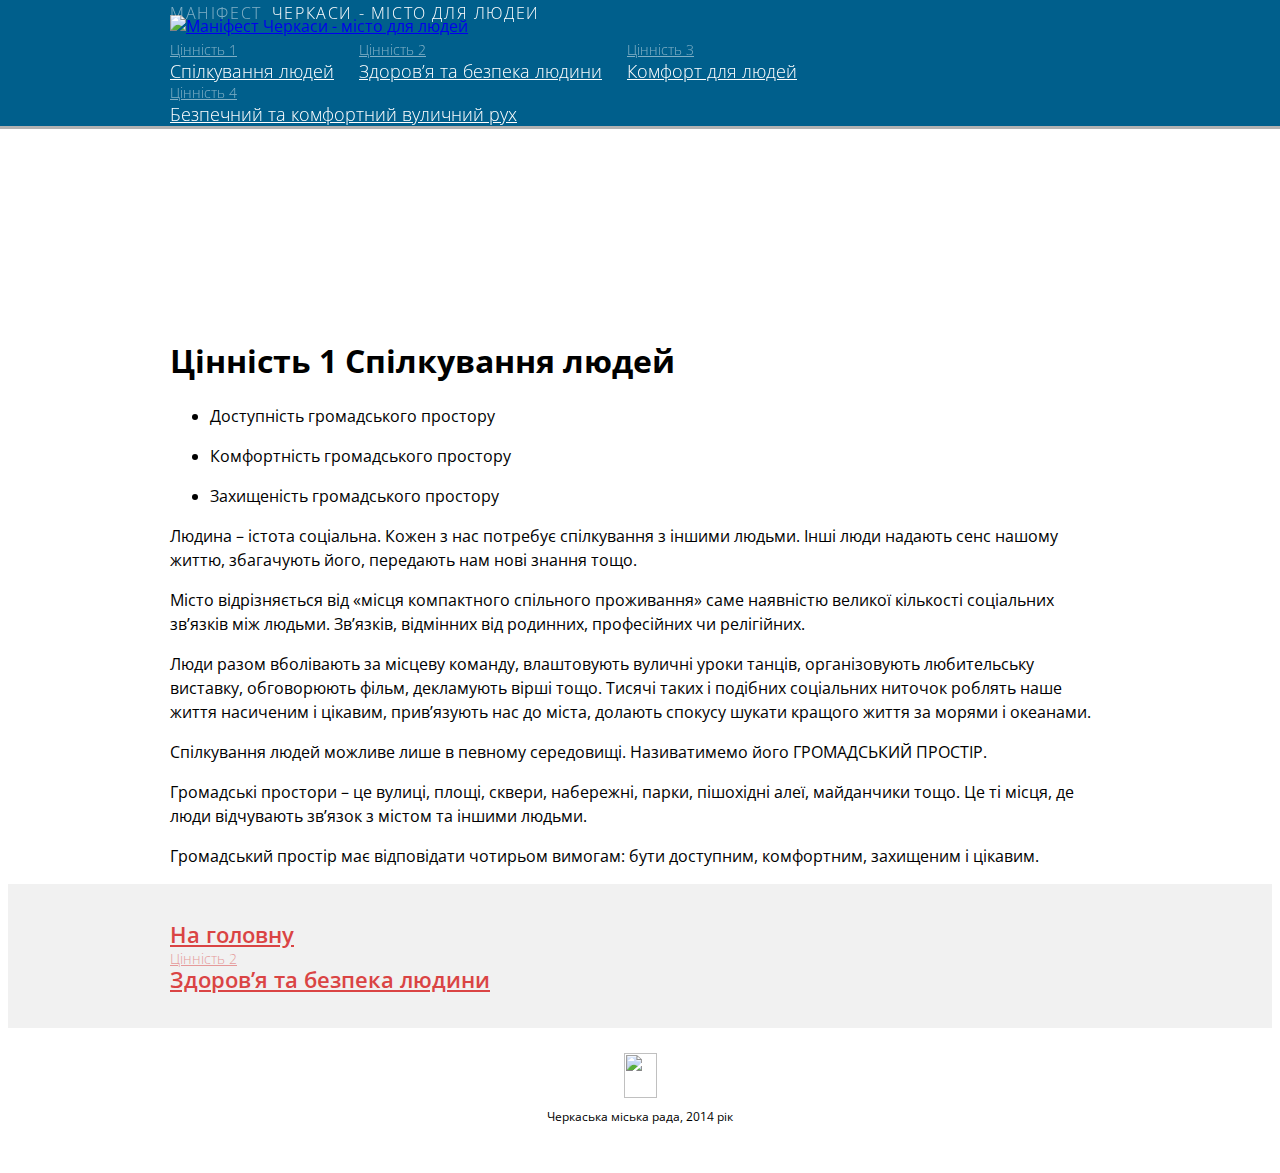
==== value-1.html @ 33ab7fe1 "add internal-page, value-1 content, images, refactor" ====
<!DOCTYPE html>
<html>
<head lang="en">
    <meta charset="UTF-8">
    <title></title>

    <link href='http://fonts.googleapis.com/css?family=Open+Sans+Condensed:300|Open+Sans:400,300&subset=cyrillic,latin' rel='stylesheet' type='text/css'>
    <link rel="stylesheet" href="js/lib/bootstrap/dist/css/bootstrap.min.css"/>
    <link rel="stylesheet" href="js/lib/fontawesome/css/font-awesome.min.css"/>
	<link rel="stylesheet" href="js/lib/animate.css/animate.min.css"/>

    <link rel="stylesheet" href="css/main.css"/>
</head>
<body>

	<div class="wrapper fix-header internal-page">
		<section class="welcome animated fadeIn">
			<div class="header-wrapper">
				<header class="header">
					<div class="content-center">
						<div class="pull-left logo">
							<a href="#">
								<img src="img/logo.png" width="125" height="172" alt="Маніфест Черкаси - місто для людей"/>
							</a>
						</div>
						<div class="header-right-wrap">
							<h2 class="slogan"><span>Маніфест</span>Черкаси - місто для людей</h2>

							<div class="values-list-wrap">
								<ul class="values-list">
									<li class="value-item active">
										<a class="value-link" href="#"><span>Цінність 1</span> Спілкування людей</a>
									</li>
									<li class="value-item">
										<a class="value-link" href="#"><span>Цінність 2</span> Здоров’я та безпека людини</a>
									</li>
									<li class="value-item">
										<a class="value-link" href="#"><span>Цінність 3</span> Комфорт для людей</a>
									</li>
									<li class="value-item">
										<a class="value-link" href="#"><span>Цінність 4</span> Безпечний та комфортний вуличний рух</a>
									</li>
								</ul>
							</div>
						</div>
						<div class="social-links-wrap">
							<ul class="social-links-list">
								<li class="social-link-item fb">
									<a class="social-link" href="#">Facebook</a>
								</li>
								<li class="social-link-item vk">
									<a class="social-link" href="#">Vkontakte</a>
								</li>
								<li class="social-link-item tw">
									<a class="social-link" href="#">Twitter</a>
								</li>
							</ul>
						</div>
					</div>
				</header>
			</div>
			<div class="content-center">
				<a class="to-main-page pull-left" href="index.html">
					<i class="fa fa-angle-left"></i>
					На головну
				</a>
			</div>
		</section>

		<section class="value-1">
			<div class="content-center">
				<header class="title">
					<h1>
						<span>Цінність 1</span>
						Спілкування людей
					</h1>
				</header>
				<article>
					<ul class="pull-right">
						<li>
							<p>Доступність громадського простору</p>
						</li>
						<li>
							<p>Комфортність громадського простору</p>
						</li>
						<li>
							<p>Захищеність громадського простору</p>
						</li>
					</ul>
					<p>Людина – істота соціальна. Кожен з нас потребує спілкування з іншими людьми. Інші люди надають сенс нашому життю, збагачують його, передають нам нові знання тощо.</p>
					<p>Місто відрізняється від «місця компактного спільного проживання» саме наявністю великої кількості соціальних зв’язків між людьми. Зв’язків, відмінних від родинних, професійних чи релігійних.</p>
					<p>Люди разом вболівають за місцеву команду, влаштовують вуличні уроки танців, організовують любительську виставку, обговорюють фільм, декламують вірші тощо. Тисячі таких і подібних соціальних ниточок роблять наше життя насиченим і цікавим, прив’язують нас до міста, долають спокусу шукати кращого життя за морями і океанами.</p>
					<p>Спілкування людей можливе лише в певному середовищі. Називатимемо його ГРОМАДСЬКИЙ ПРОСТІР.</p>
					<p>Громадські простори – це вулиці, площі, сквери, набережні, парки, пішохідні алеї, майданчики тощо. Це ті місця, де люди відчувають зв’язок з містом та іншими людьми.</p>
					<p>Громадський простір має відповідати чотирьом вимогам: бути доступним, комфортним, захищеним і цікавим.</p>
				</article>
			</div>
		</section>

		<footer class="footer">
			<div class="next-page-wrap">
				<div class="content-center">
					<a class="pull-left" href="index.html">
						<i class="fa fa-angle-left"></i>
						На головну
					</a>
					<a class="next-page pull-right" href="#">
						<span>Цінність 2</span>
						Здоров’я та безпека людини <i class="fa fa-angle-right"></i>
					</a>
				</div>
			</div>
			<div class="logo-small-wrap">
				<img src="img/small-logo.png" width="33" height="45" alt=""/>
				<div class="copyright">Черкаська міська рада, 2014 рік</div>
			</div>
		</footer>
	</div>

    <script src="js/lib/jquery/dist/jquery.min.js"></script>
    <script src="js/lib/bootstrap/dist/js/bootstrap.min.js"></script>
	<script src="js/lib/jquery-viewport-checker/src/jquery.viewportchecker.js"></script>

    <script src="js/main.js"></script>
</body>
</html>
---- css/main.css ----
body{font:16px "Open Sans",sans-serif}.content-center{width:940px;margin:0 auto}.wrapper > section{position:relative;}.wrapper > section article{line-height:1.5em}.next-step{position:absolute;left:50%;bottom:30px;margin:0 0 0 -14px;font:300 44px "Open Sans Condensed",sans-serif;text-align:center;color:#fff;}.next-step span,.next-step i{display:block;position:relative;z-index:10}.next-step span{margin:15px 0 0}.next-step i{opacity:.5;-webkit-transition:all .5s;-moz-transition:all .5s;-ms-transition:all .5s;-o-transition:all .5s;transition:all .5s}.next-step:hover,.next-step:focus{color:#fff;text-decoration:none;}.next-step:hover i,.next-step:focus i{opacity:1}.next-step.about-step{bottom:70px;width:212px;height:106px;margin:0 0 0 -106px;font:300 22px "Open Sans Condensed",sans-serif;}.next-step.about-step i{opacity:1}.next-step.about-step:before{content:"";position:absolute;top:0;left:0;width:0;height:0;border-style:solid;border-width:106px 106px 0 106px;border-color:rgba(0,0,0,0.5) transparent transparent transparent;-webkit-transition:all .5s;-moz-transition:all .5s;-ms-transition:all .5s;-o-transition:all .5s;transition:all .5s}.next-step.about-step:hover:before,.next-step.about-step:focus:before{border-color:rgba(0,0,0,0.7) transparent transparent transparent}.next-step.about-step:hover i,.next-step.about-step:focus i{padding:10px 0 0}.welcome{z-index:15;background:url("../img/welcome.jpg") top center no-repeat;background-size:cover;background-attachment:fixed}.header-wrapper{position:absolute;top:0;left:0;right:0}.header{overflow:hidden;position:relative;padding:190px 0 0;}.header .content-center{position:relative}.logo{margin:0 15px 0 0}.header-right-wrap{overflow:hidden}.slogan{margin:0 0 20px;font:300 48px "Open Sans Condensed",sans-serif;letter-spacing:.1em;line-height:.8em;text-transform:uppercase;color:#fff;}.slogan span{display:block;opacity:.5}.values-list,.social-links-list{overflow:hidden;margin:0;padding:0;list-style:none}.value-item{float:left;margin:0 25px 0 0;}.value-item:last-child{margin:0}.value-link{font:300 18px "Open Sans Condensed",sans-serif;color:#fff;-webkit-transition:color .5s;-moz-transition:color .5s;-ms-transition:color .5s;-o-transition:color .5s;transition:color .5s;}.value-link span{display:block;opacity:.5;font:300 14px "Open Sans Condensed",sans-serif;-webkit-transition:opacity .5s;-moz-transition:opacity .5s;-ms-transition:opacity .5s;-o-transition:opacity .5s;transition:opacity .5s}.value-link:hover,.value-link:focus{text-decoration:none;}.value-link:hover span,.value-link:focus span{opacity:1}.social-links-wrap{position:absolute;top:-165px;right:25px}.social-links-list{overflow:visible}.social-link-item{float:left;margin:0 5px 0 0;}.social-link-item:last-child{margin:0}.social-link-item .social-link{display:block;width:20px;height:20px;background:url("../img/social-icons-sprite@2x.png") no-repeat;background-size:69px 20px;text-indent:-9999px;-webkit-transition:all .5s;-moz-transition:all .5s;-ms-transition:all .5s;-o-transition:all .5s;transition:all .5s;}.social-link-item .social-link:hover,.social-link-item .social-link:focus{-webkit-transform:scale(1.2);-moz-transform:scale(1.2);-o-transform:scale(1.2);-ms-transform:scale(1.2);transform:scale(1.2);}.social-link-item.fb .social-link{background-position:0 0}.social-link-item.vk .social-link{background-position:-25px 0}.social-link-item.tw .social-link{background-position:-49px 0}.fix-header .welcome{padding:362px 0 0}.fix-header .header-wrapper{position:fixed;z-index:500;width:100%;padding:15px 0 0;background:#005f8c;-webkit-box-shadow:0 3px 0 rgba(0,0,0,0.3);-moz-box-shadow:0 3px 0 rgba(0,0,0,0.3);box-shadow:0 3px 0 rgba(0,0,0,0.3)}.fix-header .header{overflow:visible;padding:0}.fix-header .logo{margin:0 15px -30px 0;}.fix-header .logo img{width:82px;height:113px}.fix-header .slogan{font-size:16px;}.fix-header .slogan span{display:inline-block;margin:0 10px 0 0}.fix-header .social-links-wrap{top:15px}.about{background:url("../img/about-bg.jpg") top center no-repeat;background-size:cover;background-attachment:fixed;}.about .title{padding:55px 0 70px;text-align:center;}.about .title h3{position:relative;width:600px;margin:0 auto;border-bottom:2px solid rgba(255,255,255,0.3);font:300 64px "Open Sans Condensed",sans-serif;letter-spacing:.1em;line-height:100px;text-transform:uppercase;color:#fff;}.about .title h3:after{content:"";position:absolute;bottom:-16px;left:50%;margin:0 0 0 -14px;width:0;height:0;border-style:solid;border-width:14px 14px 0 14px;border-color:rgba(255,255,255,0.3) transparent transparent transparent}.about article{color:#fff}.after-about{background:url("../img/after-about.jpg") top center no-repeat;background-size:cover;background-attachment:fixed}.goals{background:url("../img/goals-bg.jpg") top center no-repeat;background-size:cover;background-attachment:fixed;}.goals .title{padding:55px 0 70px;text-align:center;}.goals .title h3{position:relative;width:600px;margin:0 auto;border-bottom:2px solid #85b200;font:300 64px "Open Sans Condensed",sans-serif;letter-spacing:.1em;line-height:100px;text-transform:uppercase;color:#444;}.goals .title h3:after{content:"";position:absolute;bottom:-16px;left:50%;margin:0 0 0 -14px;width:0;height:0;border-style:solid;border-width:14px 14px 0 14px;border-color:#85b200 transparent transparent transparent}.goals article{color:#444}.after-goals{background:url("../img/after-goals.jpg") top center no-repeat;background-size:cover;background-attachment:fixed}.manifest-goals{background:url("../img/manifest-goals-bg.jpg") top center no-repeat;background-size:cover;background-attachment:fixed;}.manifest-goals .title{padding:55px 0 70px;text-align:center;}.manifest-goals .title h3{position:relative;width:600px;margin:0 auto;border-bottom:2px solid rgba(255,255,255,0.3);font:300 64px "Open Sans Condensed",sans-serif;letter-spacing:.1em;line-height:100px;text-transform:uppercase;color:#fff;}.manifest-goals .title h3:after{content:"";position:absolute;bottom:-16px;left:50%;margin:0 0 0 -14px;width:0;height:0;border-style:solid;border-width:14px 14px 0 14px;border-color:rgba(255,255,255,0.3) transparent transparent transparent}.manifest-goals article{color:#fff;}.manifest-goals article h4,.manifest-goals article ul{margin:0 0 30px}.manifest-goals article h4{font:300 28px "Open Sans Condensed",sans-serif}.manifest-goals article li{font-size:14px}.manifest-goals article p{font-size:16px}.internal-page .welcome{height:310px !important;padding:0;background:url("../img/welcome.jpg") top center no-repeat;background-size:cover;background-attachment:fixed;}.internal-page .welcome .to-main-page{margin:160px 0 0;font:300 16px "Open Sans Condensed",sans-serif;font-weight:700;color:#fff}.footer a{font:300 22px "Open Sans Condensed",sans-serif;font-weight:600;color:#da4444;}.footer a:hover{color:#23527c;text-decoration:none}.footer .next-page{line-height:1em;}.footer .next-page span{display:block;font:300 14px "Open Sans Condensed",sans-serif;opacity:.5}.next-page-wrap{overflow:hidden;padding:35px 0;background:#f1f1f1}.logo-small-wrap{padding:25px 0 40px;text-align:center;}.logo-small-wrap .copyright{margin:5px 0 0;font-size:12px;color:#d6d6d6 7}
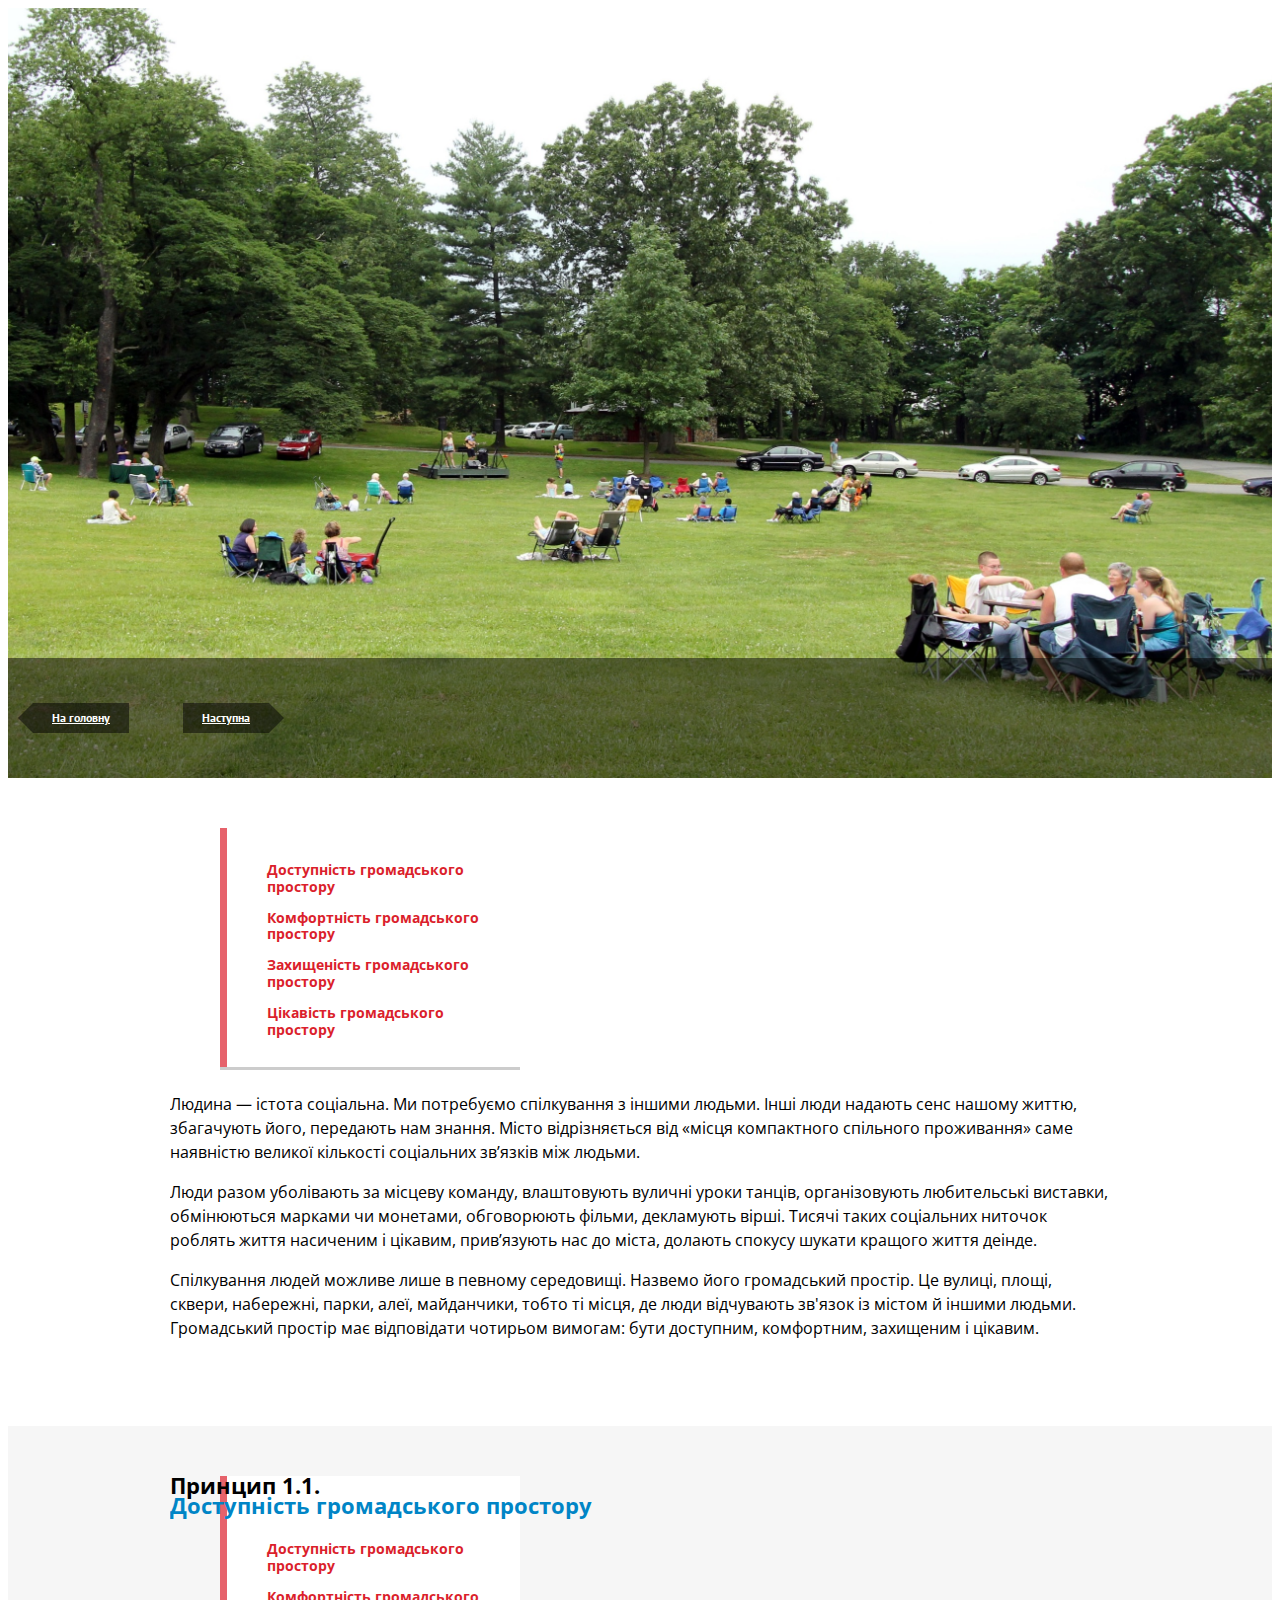
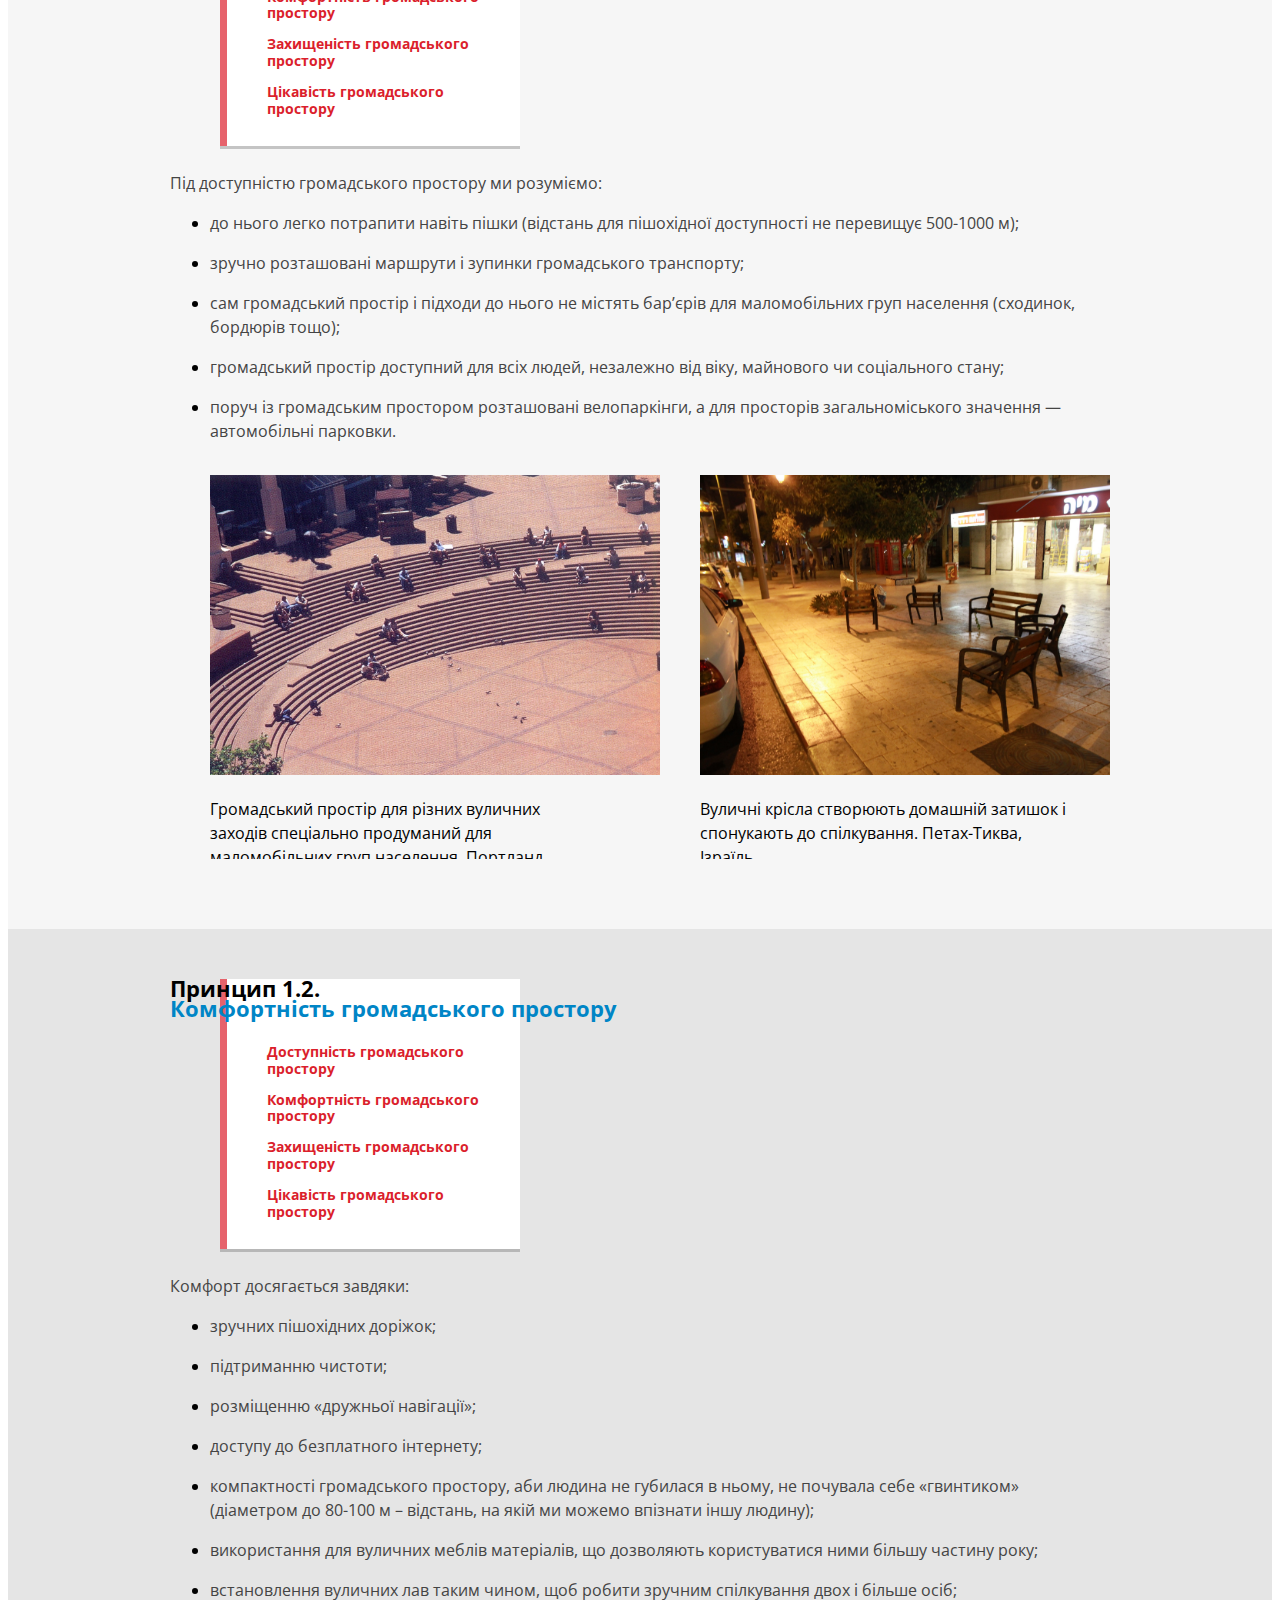
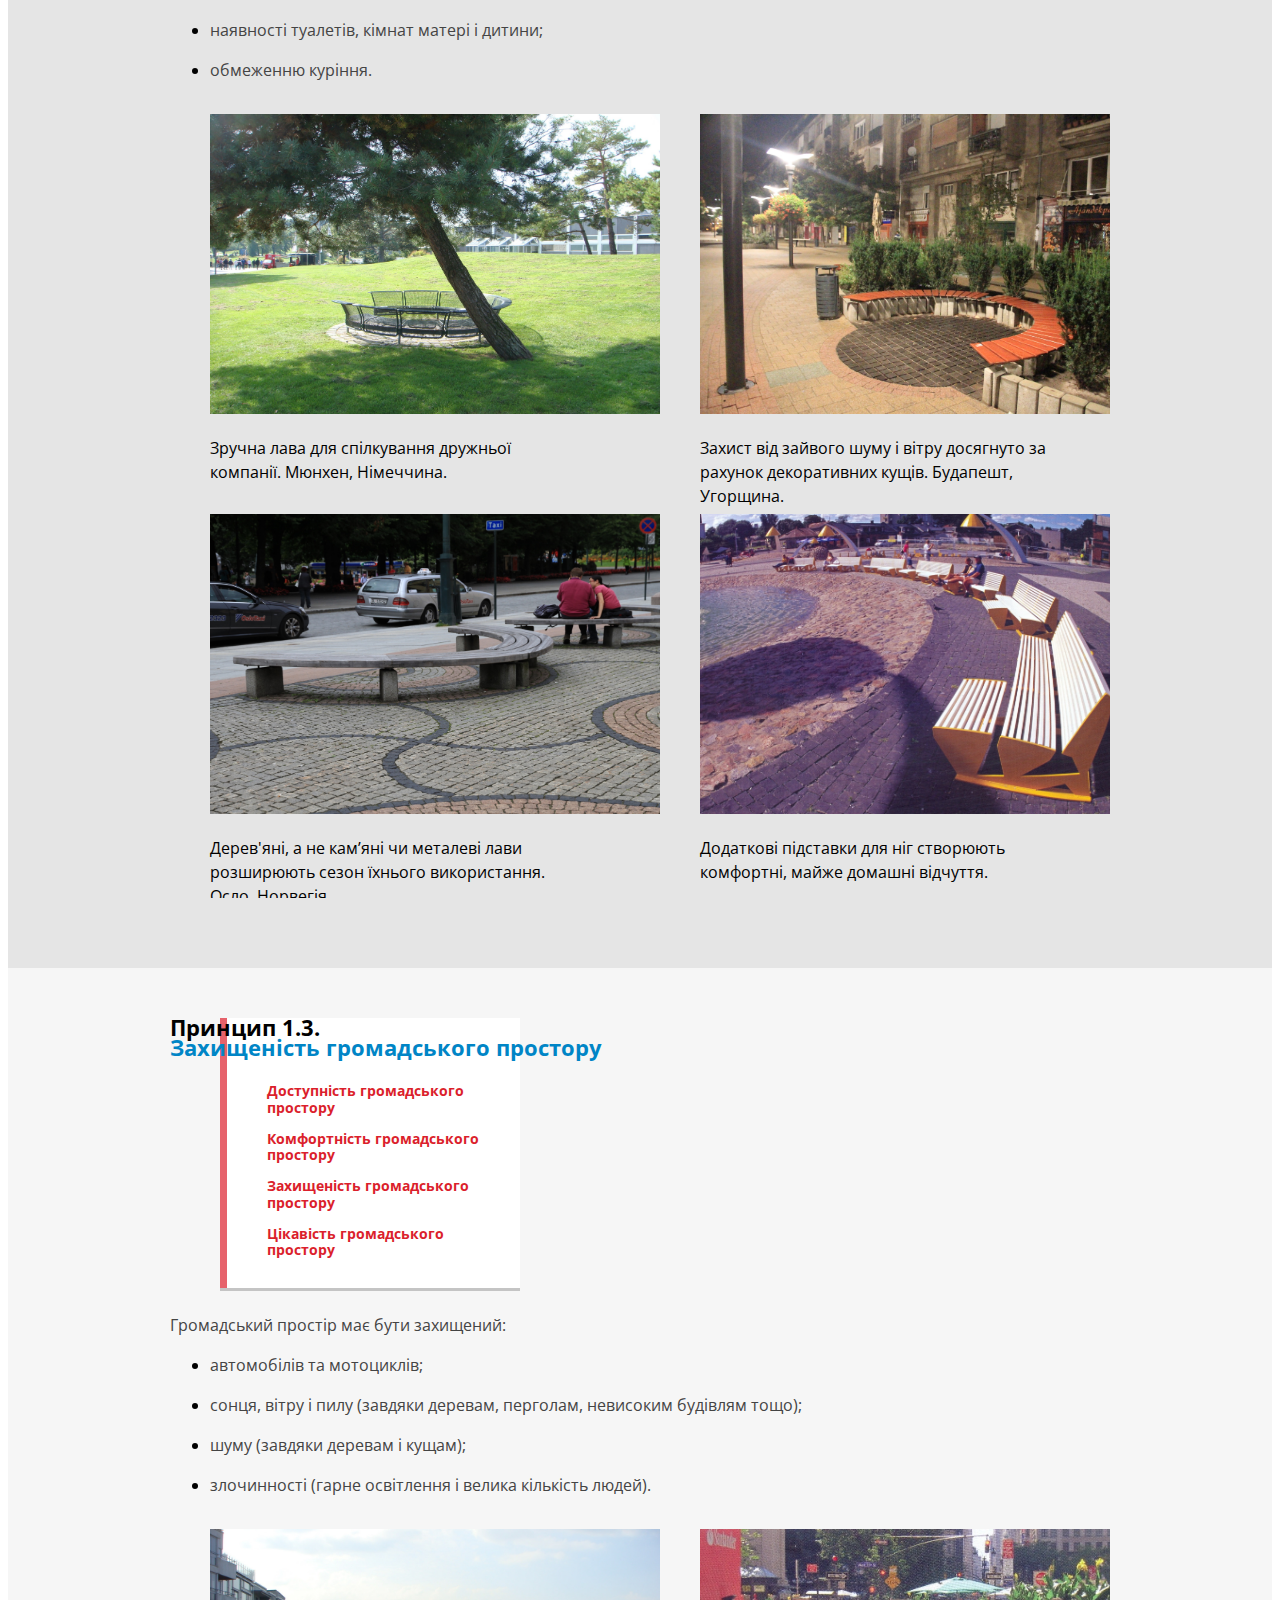
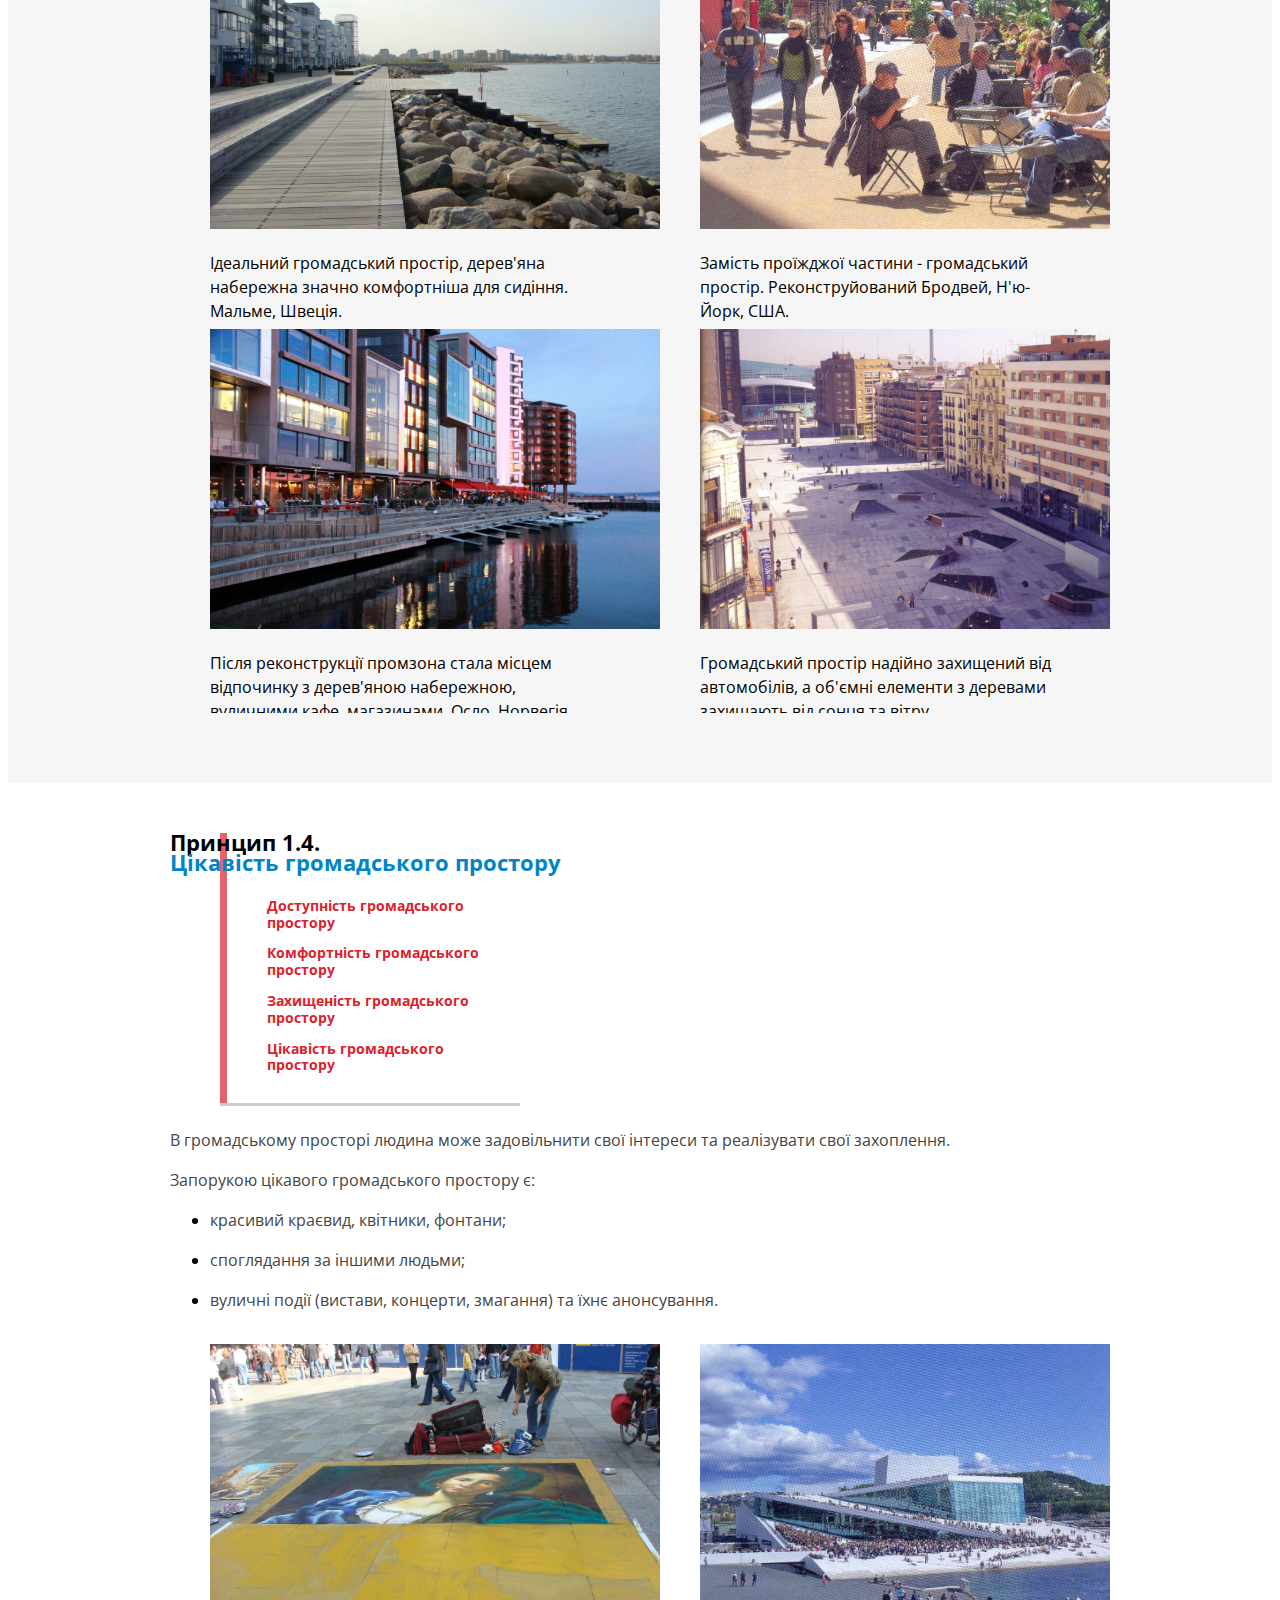
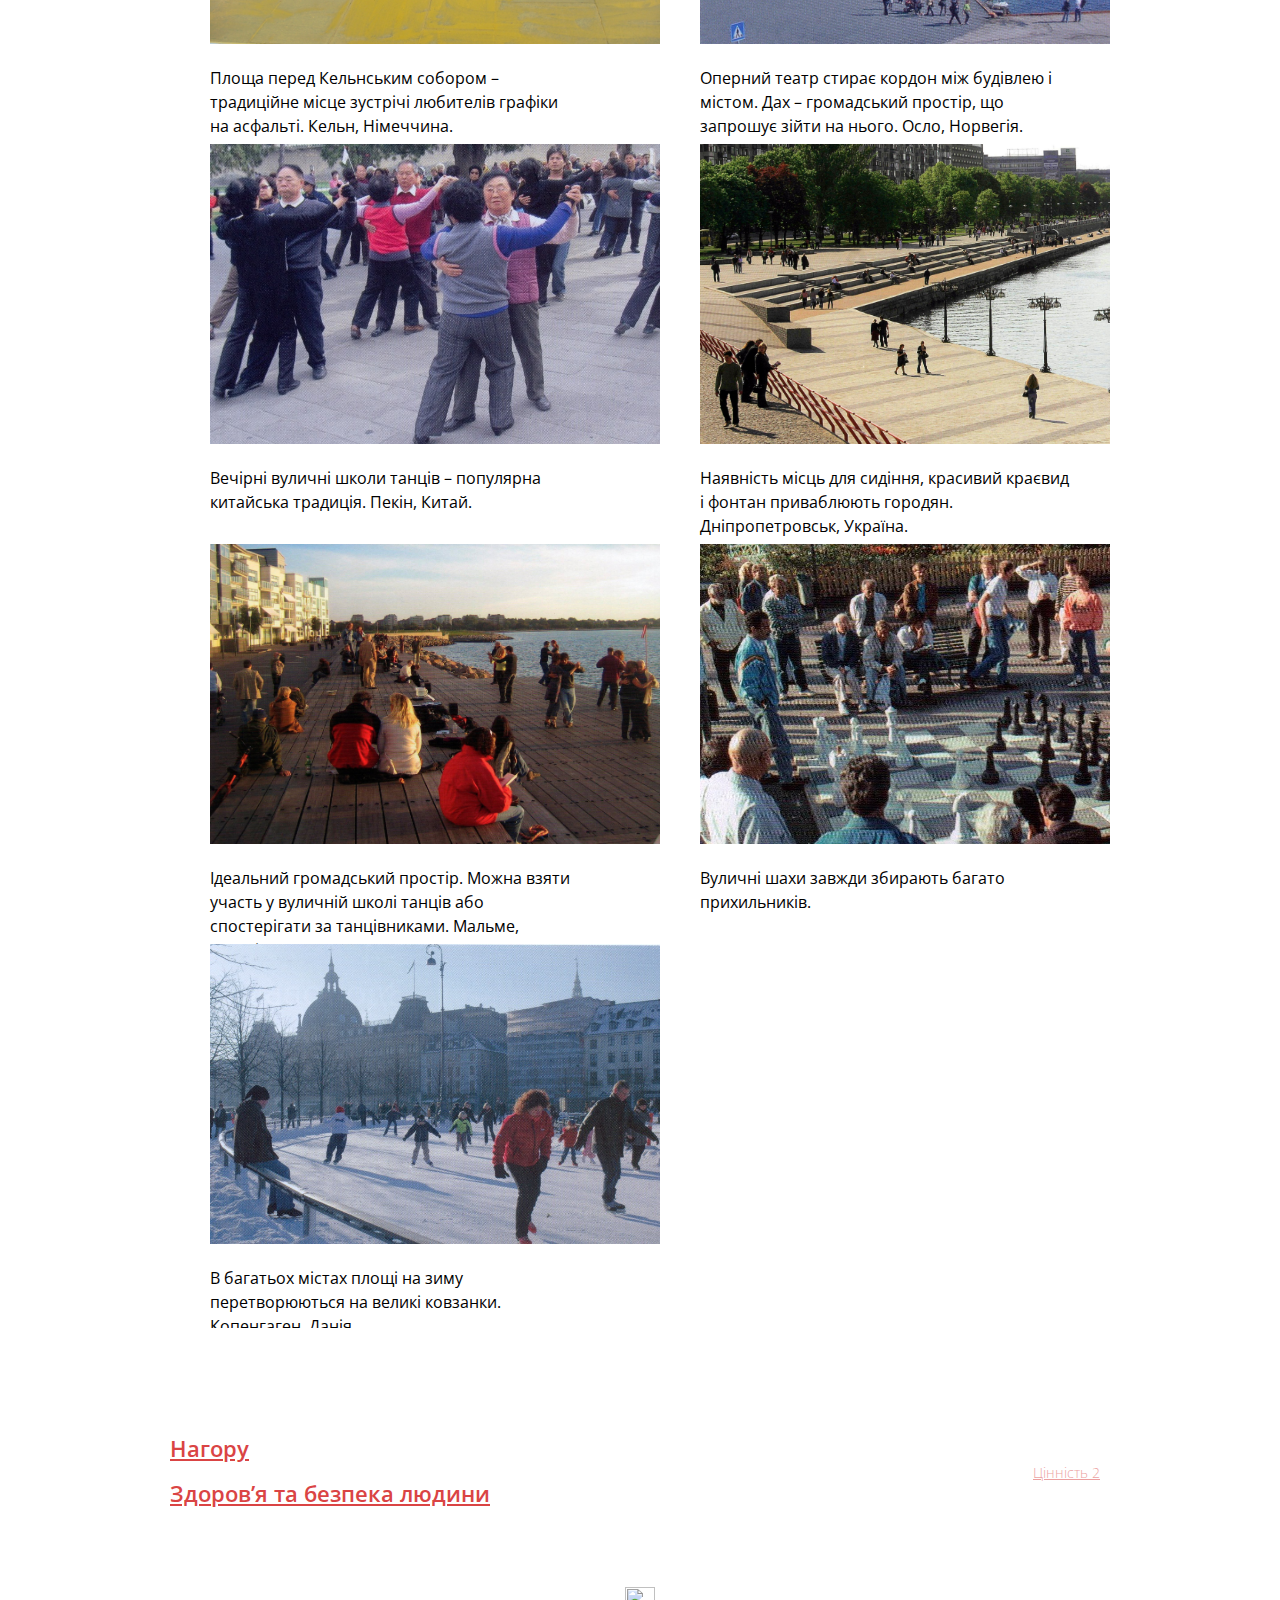
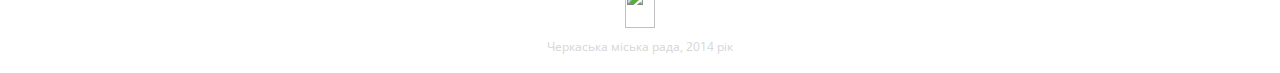
==== commit 4a9a86d6: "page-1 content added + main page menu change" ====
--- a/value-1.html
+++ b/value-1.html
@@ -5,6 +5,7 @@
     <title></title>
 
     <link href='http://fonts.googleapis.com/css?family=Open+Sans+Condensed:300|Open+Sans:400,300&subset=cyrillic,latin' rel='stylesheet' type='text/css'>
+    <link href='http://fonts.googleapis.com/css?family=PT+Sans:400,700' rel='stylesheet' type='text/css'>
     <link rel="stylesheet" href="js/lib/bootstrap/dist/css/bootstrap.min.css"/>
     <link rel="stylesheet" href="js/lib/fontawesome/css/font-awesome.min.css"/>
 	<link rel="stylesheet" href="js/lib/animate.css/animate.min.css"/>
@@ -13,70 +14,64 @@
 </head>
 <body>
 
-	<div class="wrapper fix-header internal-page">
+	<div class="wrapper fix-header internal-page page-1">
 		<section class="welcome animated fadeIn">
-			<div class="header-wrapper">
+            <div class="social-links-wrap">
+                <ul class="social-links-list">
+                    <li class="social-link-item fb">
+                        <a class="social-link" href="#">Facebook</a>
+                    </li>
+                    <li class="social-link-item vk">
+                        <a class="social-link" href="#">Vkontakte</a>
+                    </li>
+                    <li class="social-link-item tw">
+                        <a class="social-link" href="#">Twitter</a>
+                    </li>
+                </ul>
+            </div>
+			<div class="header-wrapper closed-menu">
+                <a class="toggle-menu-icon" id="toggle-menu" href="#"></a>
 				<header class="header">
 					<div class="content-center">
-						<div class="pull-left logo">
-							<a href="#">
-								<img src="img/logo.png" width="125" height="172" alt="Маніфест Черкаси - місто для людей"/>
-							</a>
-						</div>
 						<div class="header-right-wrap">
-							<h2 class="slogan"><span>Маніфест</span>Черкаси - місто для людей</h2>
-
 							<div class="values-list-wrap">
 								<ul class="values-list">
+                                    <li class="value-item">
+                                        <a class="value-link" href="index.html"><span>Маніфест</span> Головна сторінка</a>
+                                    </li>
 									<li class="value-item active">
-										<a class="value-link" href="#"><span>Цінність 1</span> Спілкування людей</a>
+										<a class="value-link" href="value-1.html"><span>Цінність 1</span> Спілкування людей</a>
 									</li>
 									<li class="value-item">
-										<a class="value-link" href="#"><span>Цінність 2</span> Здоров’я та безпека людини</a>
+										<a class="value-link" href="value-2.html"><span>Цінність 2</span> Здоров’я та безпека людини</a>
 									</li>
 									<li class="value-item">
-										<a class="value-link" href="#"><span>Цінність 3</span> Комфорт для людей</a>
+										<a class="value-link" href="value-3.html"><span>Цінність 3</span> Комфорт для людей</a>
 									</li>
 									<li class="value-item">
-										<a class="value-link" href="#"><span>Цінність 4</span> Безпечний та комфортний вуличний рух</a>
+										<a class="value-link" href="value-4.html"><span>Цінність 4</span> Безпечний та комфортний вуличний рух</a>
 									</li>
 								</ul>
 							</div>
 						</div>
-						<div class="social-links-wrap">
-							<ul class="social-links-list">
-								<li class="social-link-item fb">
-									<a class="social-link" href="#">Facebook</a>
-								</li>
-								<li class="social-link-item vk">
-									<a class="social-link" href="#">Vkontakte</a>
-								</li>
-								<li class="social-link-item tw">
-									<a class="social-link" href="#">Twitter</a>
-								</li>
-							</ul>
-						</div>
 					</div>
 				</header>
 			</div>
-			<div class="content-center">
-				<a class="to-main-page pull-left" href="index.html">
-					<i class="fa fa-angle-left"></i>
+			<div class="internal-page-nav">
+				<a class="pull-left" href="index.html">
 					На головну
 				</a>
+                <a class="pull-right" href="value-2.html">
+                    Наступна
+                </a>
+                <h1>Спілкування людей</h1>
 			</div>
 		</section>
 
 		<section class="value-1">
 			<div class="content-center">
-				<header class="title">
-					<h1>
-						<span>Цінність 1</span>
-						Спілкування людей
-					</h1>
-				</header>
 				<article>
-					<ul class="pull-right">
+					<ul class="goals-list pull-right">
 						<li>
 							<p>Доступність громадського простору</p>
 						</li>
@@ -86,34 +81,427 @@
 						<li>
 							<p>Захищеність громадського простору</p>
 						</li>
+                        <li>
+                            <p>Цікавість громадського простору</p>
+                        </li>
 					</ul>
-					<p>Людина – істота соціальна. Кожен з нас потребує спілкування з іншими людьми. Інші люди надають сенс нашому життю, збагачують його, передають нам нові знання тощо.</p>
-					<p>Місто відрізняється від «місця компактного спільного проживання» саме наявністю великої кількості соціальних зв’язків між людьми. Зв’язків, відмінних від родинних, професійних чи релігійних.</p>
-					<p>Люди разом вболівають за місцеву команду, влаштовують вуличні уроки танців, організовують любительську виставку, обговорюють фільм, декламують вірші тощо. Тисячі таких і подібних соціальних ниточок роблять наше життя насиченим і цікавим, прив’язують нас до міста, долають спокусу шукати кращого життя за морями і океанами.</p>
-					<p>Спілкування людей можливе лише в певному середовищі. Називатимемо його ГРОМАДСЬКИЙ ПРОСТІР.</p>
-					<p>Громадські простори – це вулиці, площі, сквери, набережні, парки, пішохідні алеї, майданчики тощо. Це ті місця, де люди відчувають зв’язок з містом та іншими людьми.</p>
-					<p>Громадський простір має відповідати чотирьом вимогам: бути доступним, комфортним, захищеним і цікавим.</p>
+					<p>
+                        Людина — істота соціальна. Ми потребуємо спілкування з іншими людьми. Інші люди надають сенс
+                        нашому життю, збагачують його, передають нам знання. Місто відрізняється від «місця компактного
+                        спільного проживання» саме наявністю великої кількості соціальних зв’язків між людьми.
+                    </p>
+					<p>
+                        Люди разом уболівають за місцеву команду, влаштовують вуличні уроки танців, організовують
+                        любительські виставки, обмінюються марками чи монетами, обговорюють фільми, декламують вірші.
+                        Тисячі таких соціальних ниточок роблять життя насиченим і цікавим, прив’язують нас до міста,
+                        долають спокусу шукати кращого життя деінде.
+                    </p>
+					<p>
+                        Спілкування людей можливе лише в певному середовищі. Назвемо його громадський простір.
+                        Це вулиці, площі, сквери, набережні, парки, алеї, майданчики, тобто ті місця, де люди відчувають
+                        зв'язок із містом й іншими людьми. Громадський простір має відповідати чотирьом вимогам: бути
+                        доступним, комфортним, захищеним і цікавим.
+                    </p>
 				</article>
 			</div>
 		</section>
+		
+		<section class="sub-value sub-value-1">
+			<div class="content-center">
+				<article>
+					<header class="title">
+						<h2>
+							<span>Принцип 1.1.</span>
+							Доступність громадського простору
+						</h2>
+					</header>
+					<ul class="goals-list pull-right">
+						<li>
+							<p>Доступність громадського простору</p>
+						</li>
+						<li>
+							<p>Комфортність громадського простору</p>
+						</li>
+						<li>
+							<p>Захищеність громадського простору</p>
+						</li>
+                        <li>
+                            <p>Цікавість громадського простору</p>
+                        </li>
+					</ul>
+					<p>Під доступністю громадського простору ми розуміємо:</p>
+					<ul>
+						<li>
+							<p>до нього легко потрапити навіть пішки (відстань для пішохідної доступності не перевищує 500-1000 м);</p>
+						</li>
+						<li>
+							<p>зручно розташовані маршрути і зупинки громадського транспорту;</p>
+						</li>
+						<li>
+							<p>сам громадський простір і підходи до нього не містять бар’єрів для маломобільних груп населення (сходинок, бордюрів тощо);</p>
+						</li>
+						<li>
+							<p>громадський простір доступний для всіх людей, незалежно від віку, майнового чи соціального стану;</p>
+						</li>
+                        <li>
+                            <p>поруч із громадським простором розташовані велопаркінги, а для просторів загальноміського значення — автомобільні парковки.</p>
+                        </li>
+					</ul>
+                    <section>
+                        <aside class="img-wrap">
+                            <figure>
+                                <p>
+                                    <img src="img/1-page-img/1_1.jpg" width="450" height="300" alt=""/>
+                                </p>
+                                <figcaption>
+                                    Громадський простір для різних вуличних заходів спеціально продуманий
+                                    для маломобільних груп населення. Портланд. США.
+                                </figcaption>
+                            </figure>
+                        </aside>
+                        <aside class="img-wrap">
+                            <figure>
+                                <p>
+                                    <img src="img/1-page-img/1_2.jpg" width="450" height="300" alt=""/>
+                                </p>
+                                <figcaption>
+                                    Вуличні крісла створюють домашній затишок
+                                    і спонукають до спілкування. Петах-Тиква, Ізраїль.
+                                </figcaption>
+                            </figure>
+                        </aside>
+                    </section>
+				</article>
+			</div>
+		</section>
+
+        <section class="sub-value sub-value-2">
+            <div class="content-center">
+                <article>
+                    <header class="title">
+                        <h2>
+                            <span>Принцип 1.2.</span>
+                            Комфортність громадського простору
+                        </h2>
+                    </header>
+                    <ul class="goals-list pull-right">
+                        <li>
+                            <p>Доступність громадського простору</p>
+                        </li>
+                        <li>
+                            <p>Комфортність громадського простору</p>
+                        </li>
+                        <li>
+                            <p>Захищеність громадського простору</p>
+                        </li>
+                        <li>
+                            <p>Цікавість громадського простору</p>
+                        </li>
+                    </ul>
+                    <p>Комфорт досягається завдяки:</p>
+                    <ul>
+                        <li>
+                            <p>зручних пішохідних доріжок;</p>
+                        </li>
+                        <li>
+                            <p>підтриманню чистоти;</p>
+                        </li>
+                        <li>
+                            <p>розміщенню «дружньої навігації»;</p>
+                        </li>
+                        <li>
+                            <p>доступу до безплатного інтернету;</p>
+                        </li>
+                        <li>
+                            <p>компактності громадського простору, аби людина не губилася в ньому, не почувала себе «гвинтиком» (діаметром до 80-100 м – відстань, на якій ми можемо впізнати іншу людину);</p>
+                        </li>
+                        <li>
+                            <p>використання для вуличних меблів матеріалів, що дозволяють користуватися ними більшу частину року;</p>
+                        </li>
+                        <li>
+                            <p>встановлення вуличних лав таким чином, щоб робити зручним спілкування двох і більше осіб;</p>
+                        </li>
+                        <li>
+                            <p>наявності туалетів, кімнат матері і дитини;</p>
+                        </li>
+                        <li>
+                            <p>обмеженню куріння.</p>
+                        </li>
+                    </ul>
+                    <section>
+                        <aside class="img-wrap">
+                            <figure>
+                                <p>
+                                    <img src="img/1-page-img/2_1.jpg" width="450" height="300" alt=""/>
+                                </p>
+                                <figcaption>
+                                    Зручна лава для спілкування дружньої компанії.
+                                    Мюнхен, Німеччина.
+                                </figcaption>
+                            </figure>
+                        </aside>
+                        <aside class="img-wrap">
+                            <figure>
+                                <p>
+                                    <img src="img/1-page-img/2_2.jpg" width="450" height="300" alt=""/>
+                                </p>
+                                <figcaption>
+                                    Захист від зайвого шуму і вітру досягнуто за рахунок
+                                    декоративних  кущів. Будапешт, Угорщина.
+                                </figcaption>
+                            </figure>
+                        </aside>
+                        <aside class="img-wrap">
+                            <figure>
+                                <p>
+                                    <img src="img/1-page-img/2_3.jpg" width="450" height="300" alt=""/>
+                                </p>
+                                <figcaption>
+                                    Дерев'яні, а не кам’яні чи металеві лави розширюють
+                                    сезон їхнього використання. Осло, Норвегія.
+                                </figcaption>
+                            </figure>
+                        </aside>
+                        <aside class="img-wrap">
+                            <figure>
+                                <p>
+                                    <img src="img/1-page-img/2_4.jpg" width="450" height="300" alt=""/>
+                                </p>
+                                <figcaption>
+                                    Додаткові підставки для ніг  створюють
+                                    комфортні, майже домашні відчуття.
+                                </figcaption>
+                            </figure>
+                        </aside>
+                    </section>
+                </article>
+            </div>
+        </section>
+
+        <section class="sub-value sub-value-3">
+            <div class="content-center">
+                <article>
+                    <header class="title">
+                        <h2>
+                            <span>Принцип 1.3.</span>
+                            Захищеність громадського простору
+                        </h2>
+                    </header>
+                    <ul class="goals-list pull-right">
+                        <li>
+                            <p>Доступність громадського простору</p>
+                        </li>
+                        <li>
+                            <p>Комфортність громадського простору</p>
+                        </li>
+                        <li>
+                            <p>Захищеність громадського простору</p>
+                        </li>
+                        <li>
+                            <p>Цікавість громадського простору</p>
+                        </li>
+                    </ul>
+                    <p>Громадський простір має бути захищений:</p>
+                    <ul>
+                        <li>
+                            <p>автомобілів та мотоциклів;</p>
+                        </li>
+                        <li>
+                            <p>сонця, вітру і пилу (завдяки деревам, перголам, невисоким будівлям тощо);</p>
+                        </li>
+                        <li>
+                            <p>шуму (завдяки деревам і кущам);</p>
+                        </li>
+                        <li>
+                            <p>злочинності (гарне освітлення і велика кількість людей).</p>
+                        </li>
+                    </ul>
+                    <section>
+                        <aside class="img-wrap">
+                            <figure>
+                                <p>
+                                    <img src="img/1-page-img/3_1.jpg" width="450" height="300" alt=""/>
+                                </p>
+                                <figcaption>
+                                    Ідеальний громадський простір, дерев'яна набережна
+                                    значно комфортніша для сидіння. Мальме, Швеція.
+                                </figcaption>
+                            </figure>
+                        </aside>
+                        <aside class="img-wrap">
+                            <figure>
+                                <p>
+                                    <img src="img/1-page-img/3_2.jpg" width="450" height="300" alt=""/>
+                                </p>
+                                <figcaption>
+                                    Замість проїжджої частини - громадський простір.
+                                    Реконструйований Бродвей, Н'ю-Йорк, США.
+                                </figcaption>
+                            </figure>
+                        </aside>
+                        <aside class="img-wrap">
+                            <figure>
+                                <p>
+                                    <img src="img/1-page-img/3_3.jpg" width="450" height="300" alt=""/>
+                                </p>
+                                <figcaption>
+                                    Після реконструкції  промзона стала місцем відпочинку з дерев'яною
+                                    набережною, вуличними кафе, магазинами. Осло, Норвегія.
+                                </figcaption>
+                            </figure>
+                        </aside>
+                        <aside class="img-wrap">
+                            <figure>
+                                <p>
+                                    <img src="img/1-page-img/3_4.jpg" width="450" height="300" alt=""/>
+                                </p>
+                                <figcaption>
+                                    Громадський простір надійно захищений від автомобілів,
+                                    а об'ємні елементи з деревами захищають від сонця та вітру.
+                                </figcaption>
+                            </figure>
+                        </aside>
+                    </section>
+                </article>
+            </div>
+        </section>
+
+        <section class="sub-value sub-value-4">
+            <div class="content-center">
+                <article>
+                    <header class="title">
+                        <h2>
+                            <span>Принцип 1.4.</span>
+                            Цікавість громадського простору
+                        </h2>
+                    </header>
+                    <ul class="goals-list pull-right">
+                        <li>
+                            <p>Доступність громадського простору</p>
+                        </li>
+                        <li>
+                            <p>Комфортність громадського простору</p>
+                        </li>
+                        <li>
+                            <p>Захищеність громадського простору</p>
+                        </li>
+                        <li>
+                            <p>Цікавість громадського простору</p>
+                        </li>
+                    </ul>
+                    <p>В громадському просторі людина може задовільнити свої інтереси та реалізувати свої захоплення.</p>
+                    <p>Запорукою цікавого громадського простору є:</p>
+                    <ul>
+                        <li>
+                            <p>красивий краєвид, квітники, фонтани;</p>
+                        </li>
+                        <li>
+                            <p>споглядання за іншими людьми;</p>
+                        </li>
+                        <li>
+                            <p>вуличні події (вистави, концерти, змагання) та їхнє анонсування.</p>
+                        </li>
+                    </ul>
+                    <section>
+                        <aside class="img-wrap">
+                            <figure>
+                                <p>
+                                    <img src="img/1-page-img/4_1.jpg" width="450" height="300" alt=""/>
+                                </p>
+                                <figcaption>
+                                    Площа перед Кельнським собором – традиційне місце зустрічі
+                                    любителів графіки на асфальті. Кельн, Німеччина.
+                                </figcaption>
+                            </figure>
+                        </aside>
+                        <aside class="img-wrap">
+                            <figure>
+                                <p>
+                                    <img src="img/1-page-img/4_2.jpg" width="450" height="300" alt=""/>
+                                </p>
+                                <figcaption>
+                                    Оперний театр стирає кордон між будівлею і містом. Дах – громадський
+                                    простір, що запрошує зійти на нього. Осло, Норвегія.
+                                </figcaption>
+                            </figure>
+                        </aside>
+                        <aside class="img-wrap">
+                            <figure>
+                                <p>
+                                    <img src="img/1-page-img/4_3.jpg" width="450" height="300" alt=""/>
+                                </p>
+                                <figcaption>
+                                    Вечірні вуличні школи танців – популярна
+                                    китайська традиція. Пекін, Китай.
+                                </figcaption>
+                            </figure>
+                        </aside>
+                        <aside class="img-wrap">
+                            <figure>
+                                <p>
+                                    <img src="img/1-page-img/4_4.jpg" width="450" height="300" alt=""/>
+                                </p>
+                                <figcaption>
+                                    Наявність місць для сидіння, красивий краєвид і фонтан
+                                    приваблюють городян. Дніпропетровськ, Україна.
+                                </figcaption>
+                            </figure>
+                        </aside>
+                        <aside class="img-wrap">
+                            <figure>
+                                <p>
+                                    <img src="img/1-page-img/4_5.jpg" width="450" height="300" alt=""/>
+                                </p>
+                                <figcaption>
+                                    Ідеальний громадський простір. Можна взяти участь у вуличній
+                                    школі танців або спостерігати за танцівниками. Мальме, Швеція.
+                                </figcaption>
+                            </figure>
+                        </aside>
+                        <aside class="img-wrap">
+                            <figure>
+                                <p>
+                                    <img src="img/1-page-img/4_6.jpg" width="450" height="300" alt=""/>
+                                </p>
+                                <figcaption>
+                                    Вуличні шахи завжди збирають багато прихильників.
+                                </figcaption>
+                            </figure>
+                        </aside>
+                        <aside class="img-wrap">
+                            <figure>
+                                <p>
+                                    <img src="img/1-page-img/4_7.jpg" width="450" height="300" alt=""/>
+                                </p>
+                                <figcaption>
+                                    В багатьох містах площі на зиму перетворюються
+                                    на великі ковзанки. Копенгаген, Данія.
+                                </figcaption>
+                            </figure>
+                        </aside>
+                    </section>
+                </article>
+            </div>
+        </section>
 
 		<footer class="footer">
 			<div class="next-page-wrap">
 				<div class="content-center">
-					<a class="pull-left" href="index.html">
-						<i class="fa fa-angle-left"></i>
-						На головну
+					<a class="pull-left" href="javascript:scroll(0,0)">
+                        <i class="fa fa-angle-double-up"></i>
+						Нагору
 					</a>
-					<a class="next-page pull-right" href="#">
+					<a class="next-page pull-right" href="value-2.html">
 						<span>Цінність 2</span>
 						Здоров’я та безпека людини <i class="fa fa-angle-right"></i>
 					</a>
 				</div>
 			</div>
 			<div class="logo-small-wrap">
-				<img src="img/small-logo.png" width="33" height="45" alt=""/>
+				<img src="img/small-logo.png" width="30" height="41" alt=""/>
 				<div class="copyright">Черкаська міська рада, 2014 рік</div>
 			</div>
+            <a class="dev-logo" href="http://masterofcode.com/">Master of code</a>
 		</footer>
 	</div>
 
--- a/css/main.css
+++ b/css/main.css
@@ -1 +1 @@
-body{font:16px "Open Sans",sans-serif}.content-center{width:940px;margin:0 auto}.wrapper > section{position:relative;}.wrapper > section article{line-height:1.5em}.next-step{position:absolute;left:50%;bottom:30px;margin:0 0 0 -14px;font:300 44px "Open Sans Condensed",sans-serif;text-align:center;color:#fff;}.next-step span,.next-step i{display:block;position:relative;z-index:10}.next-step span{margin:15px 0 0}.next-step i{opacity:.5;-webkit-transition:all .5s;-moz-transition:all .5s;-ms-transition:all .5s;-o-transition:all .5s;transition:all .5s}.next-step:hover,.next-step:focus{color:#fff;text-decoration:none;}.next-step:hover i,.next-step:focus i{opacity:1}.next-step.about-step{bottom:70px;width:212px;height:106px;margin:0 0 0 -106px;font:300 22px "Open Sans Condensed",sans-serif;}.next-step.about-step i{opacity:1}.next-step.about-step:before{content:"";position:absolute;top:0;left:0;width:0;height:0;border-style:solid;border-width:106px 106px 0 106px;border-color:rgba(0,0,0,0.5) transparent transparent transparent;-webkit-transition:all .5s;-moz-transition:all .5s;-ms-transition:all .5s;-o-transition:all .5s;transition:all .5s}.next-step.about-step:hover:before,.next-step.about-step:focus:before{border-color:rgba(0,0,0,0.7) transparent transparent transparent}.next-step.about-step:hover i,.next-step.about-step:focus i{padding:10px 0 0}.welcome{z-index:15;background:url("../img/welcome.jpg") top center no-repeat;background-size:cover;background-attachment:fixed}.header-wrapper{position:absolute;top:0;left:0;right:0}.header{overflow:hidden;position:relative;padding:190px 0 0;}.header .content-center{position:relative}.logo{margin:0 15px 0 0}.header-right-wrap{overflow:hidden}.slogan{margin:0 0 20px;font:300 48px "Open Sans Condensed",sans-serif;letter-spacing:.1em;line-height:.8em;text-transform:uppercase;color:#fff;}.slogan span{display:block;opacity:.5}.values-list,.social-links-list{overflow:hidden;margin:0;padding:0;list-style:none}.value-item{float:left;margin:0 25px 0 0;}.value-item:last-child{margin:0}.value-link{font:300 18px "Open Sans Condensed",sans-serif;color:#fff;-webkit-transition:color .5s;-moz-transition:color .5s;-ms-transition:color .5s;-o-transition:color .5s;transition:color .5s;}.value-link span{display:block;opacity:.5;font:300 14px "Open Sans Condensed",sans-serif;-webkit-transition:opacity .5s;-moz-transition:opacity .5s;-ms-transition:opacity .5s;-o-transition:opacity .5s;transition:opacity .5s}.value-link:hover,.value-link:focus{text-decoration:none;}.value-link:hover span,.value-link:focus span{opacity:1}.social-links-wrap{position:absolute;top:-165px;right:25px}.social-links-list{overflow:visible}.social-link-item{float:left;margin:0 5px 0 0;}.social-link-item:last-child{margin:0}.social-link-item .social-link{display:block;width:20px;height:20px;background:url("../img/social-icons-sprite@2x.png") no-repeat;background-size:69px 20px;text-indent:-9999px;-webkit-transition:all .5s;-moz-transition:all .5s;-ms-transition:all .5s;-o-transition:all .5s;transition:all .5s;}.social-link-item .social-link:hover,.social-link-item .social-link:focus{-webkit-transform:scale(1.2);-moz-transform:scale(1.2);-o-transform:scale(1.2);-ms-transform:scale(1.2);transform:scale(1.2);}.social-link-item.fb .social-link{background-position:0 0}.social-link-item.vk .social-link{background-position:-25px 0}.social-link-item.tw .social-link{background-position:-49px 0}.fix-header .welcome{padding:362px 0 0}.fix-header .header-wrapper{position:fixed;z-index:500;width:100%;padding:15px 0 0;background:#005f8c;-webkit-box-shadow:0 3px 0 rgba(0,0,0,0.3);-moz-box-shadow:0 3px 0 rgba(0,0,0,0.3);box-shadow:0 3px 0 rgba(0,0,0,0.3)}.fix-header .header{overflow:visible;padding:0}.fix-header .logo{margin:0 15px -30px 0;}.fix-header .logo img{width:82px;height:113px}.fix-header .slogan{font-size:16px;}.fix-header .slogan span{display:inline-block;margin:0 10px 0 0}.fix-header .social-links-wrap{top:15px}.about{background:url("../img/about-bg.jpg") top center no-repeat;background-size:cover;background-attachment:fixed;}.about .title{padding:55px 0 70px;text-align:center;}.about .title h3{position:relative;width:600px;margin:0 auto;border-bottom:2px solid rgba(255,255,255,0.3);font:300 64px "Open Sans Condensed",sans-serif;letter-spacing:.1em;line-height:100px;text-transform:uppercase;color:#fff;}.about .title h3:after{content:"";position:absolute;bottom:-16px;left:50%;margin:0 0 0 -14px;width:0;height:0;border-style:solid;border-width:14px 14px 0 14px;border-color:rgba(255,255,255,0.3) transparent transparent transparent}.about article{color:#fff}.after-about{background:url("../img/after-about.jpg") top center no-repeat;background-size:cover;background-attachment:fixed}.goals{background:url("../img/goals-bg.jpg") top center no-repeat;background-size:cover;background-attachment:fixed;}.goals .title{padding:55px 0 70px;text-align:center;}.goals .title h3{position:relative;width:600px;margin:0 auto;border-bottom:2px solid #85b200;font:300 64px "Open Sans Condensed",sans-serif;letter-spacing:.1em;line-height:100px;text-transform:uppercase;color:#444;}.goals .title h3:after{content:"";position:absolute;bottom:-16px;left:50%;margin:0 0 0 -14px;width:0;height:0;border-style:solid;border-width:14px 14px 0 14px;border-color:#85b200 transparent transparent transparent}.goals article{color:#444}.after-goals{background:url("../img/after-goals.jpg") top center no-repeat;background-size:cover;background-attachment:fixed}.manifest-goals{background:url("../img/manifest-goals-bg.jpg") top center no-repeat;background-size:cover;background-attachment:fixed;}.manifest-goals .title{padding:55px 0 70px;text-align:center;}.manifest-goals .title h3{position:relative;width:600px;margin:0 auto;border-bottom:2px solid rgba(255,255,255,0.3);font:300 64px "Open Sans Condensed",sans-serif;letter-spacing:.1em;line-height:100px;text-transform:uppercase;color:#fff;}.manifest-goals .title h3:after{content:"";position:absolute;bottom:-16px;left:50%;margin:0 0 0 -14px;width:0;height:0;border-style:solid;border-width:14px 14px 0 14px;border-color:rgba(255,255,255,0.3) transparent transparent transparent}.manifest-goals article{color:#fff;}.manifest-goals article h4,.manifest-goals article ul{margin:0 0 30px}.manifest-goals article h4{font:300 28px "Open Sans Condensed",sans-serif}.manifest-goals article li{font-size:14px}.manifest-goals article p{font-size:16px}.internal-page .welcome{height:310px !important;padding:0;background:url("../img/welcome.jpg") top center no-repeat;background-size:cover;background-attachment:fixed;}.internal-page .welcome .to-main-page{margin:160px 0 0;font:300 16px "Open Sans Condensed",sans-serif;font-weight:700;color:#fff}.footer a{font:300 22px "Open Sans Condensed",sans-serif;font-weight:600;color:#da4444;}.footer a:hover{color:#23527c;text-decoration:none}.footer .next-page{line-height:1em;}.footer .next-page span{display:block;font:300 14px "Open Sans Condensed",sans-serif;opacity:.5}.next-page-wrap{overflow:hidden;padding:35px 0;background:#f1f1f1}.logo-small-wrap{padding:25px 0 40px;text-align:center;}.logo-small-wrap .copyright{margin:5px 0 0;font-size:12px;color:#d6d6d6 7}+body{font:16px "Open Sans",sans-serif}:focus{outline:none}*::-moz-focus-inner{border:0}.content-center{position:relative;width:940px;margin:0 auto}.wrapper > section{position:relative;padding:50px 0 70px;min-height:600px;}.wrapper > section.after-section{min-height:400px}.wrapper > section article{line-height:1.5em}.transparent{opacity:0}.untransparent{opacity:1}.section-clipper{position:absolute;top:0;left:0;right:0;bottom:0;clip:rect(auto,auto,auto,auto);width:100%;height:100%}.next-step{position:absolute;left:50%;bottom:30px;margin:0 0 0 -14px;font:300 44px "Open Sans Condensed",sans-serif;text-align:center;color:#fff;}.next-step span,.next-step i{display:block;position:relative;z-index:10}.next-step span{margin:15px 0 0}.next-step i{color:rgba(255,255,255,0.5);-webkit-transition:all .5s;-moz-transition:all .5s;-ms-transition:all .5s;-o-transition:all .5s;transition:all .5s}.next-step:hover,.next-step:focus{color:#fff;text-decoration:none;}.next-step:hover i,.next-step:focus i{color:#fff}.next-step.about-step{bottom:70px;width:212px;height:106px;margin:0 0 0 -106px;font:300 22px "Open Sans Condensed",sans-serif;}.next-step.about-step i{color:#fff}.next-step.about-step:before{content:"";position:absolute;top:0;left:0;width:0;height:0;border-style:solid;border-width:106px 106px 0 106px;border-color:rgba(0,0,0,0.5) transparent transparent transparent;-webkit-transition:all .5s;-moz-transition:all .5s;-ms-transition:all .5s;-o-transition:all .5s;transition:all .5s}.next-step.about-step:hover:before,.next-step.about-step:focus:before{border-color:rgba(0,0,0,0.7) transparent transparent transparent}.next-step.about-step:hover i,.next-step.about-step:focus i{padding:10px 0 0}.wrapper{overflow:hidden;width:100%}.welcome{padding:0 !important;z-index:15;}.welcome .section-image{position:fixed;top:0;width:100%;height:100%;background:url("../img/welcome.jpg") no-repeat 50% 50%;-webkit-background-size:cover;-moz-background-size:cover;-o-background-size:cover;background-size:cover}.header-wrapper{position:absolute;top:0;left:0;right:0;-webkit-transition:all .5s;-moz-transition:all .5s;-ms-transition:all .5s;-o-transition:all .5s;transition:all .5s}.header{overflow:hidden;position:relative;padding:190px 0 0;}.header .content-center{position:relative}.logo{margin:0 15px 0 0}.header-right-wrap{overflow:hidden}.slogan{margin:0 0 20px;font:300 48px "Open Sans Condensed",sans-serif;letter-spacing:.1em;line-height:.8em;text-transform:uppercase;color:#fff;}.slogan span{display:block;color:rgba(255,255,255,0.5)}.values-list,.social-links-list{overflow:hidden;margin:0;padding:0;list-style:none}.value-item{float:left;margin:0 25px 0 0;}.value-item:last-child{margin:0}.value-link{font:300 18px "Open Sans Condensed",sans-serif;color:#fff;-webkit-transition:color .5s;-moz-transition:color .5s;-ms-transition:color .5s;-o-transition:color .5s;transition:color .5s;}.value-link span{display:block;color:rgba(255,255,255,0.5);font:300 14px "Open Sans Condensed",sans-serif;-webkit-transition:color .5s;-moz-transition:color .5s;-ms-transition:color .5s;-o-transition:color .5s;transition:color .5s}.value-link:hover,.value-link:focus{text-decoration:none;color:#fff;}.value-link:hover span,.value-link:focus span{color:#fff}.social-links-wrap{position:absolute;top:25px;right:35px}.social-links-list{overflow:visible}.social-link-item{float:left;margin:0 5px 0 0;}.social-link-item:last-child{margin:0}.social-link-item .social-link{display:block;width:20px;height:20px;background:url("../img/social-icons-sprite@2x.png") no-repeat;background-size:69px 20px;text-indent:-9999px;}.social-link-item .social-link:hover,.social-link-item .social-link:focus{-webkit-transform:scale(1.2);-moz-transform:scale(1.2);-o-transform:scale(1.2);-ms-transform:scale(1.2);transform:scale(1.2);}.social-link-item.fb .social-link{background-position:0 0}.social-link-item.vk .social-link{background-position:-25px 0}.social-link-item.tw .social-link{background-position:-49px 0}.main-page .toggle-menu-icon,.main-page .values-list > .value-item:first-child,.main-page.fix-header .closed-menu .social-links-wrap{display:none}.main-page.fix-header .toggle-menu-icon,.main-page.fix-header .values-list > .value-item:first-child{display:block}.fix-header .welcome{padding:362px 0 0}.fix-header .toggle-menu-icon{position:fixed;z-index:5;top:20px;left:20px;width:50px;height:50px;background:url("../img/close-menu-icon.png") 0 0 no-repeat}.fix-header .header-wrapper{overflow:hidden;position:fixed;top:-128px;z-index:500;width:100%;height:90px;padding:30px 0 20px;background:#005f8c;-webkit-box-shadow:0 3px 0 rgba(0,0,0,0.3);-moz-box-shadow:0 3px 0 rgba(0,0,0,0.3);box-shadow:0 3px 0 rgba(0,0,0,0.3);-webkit-transition:all easy-out .5s;-moz-transition:all easy-out .5s;-ms-transition:all easy-out .5s;-o-transition:all easy-out .5s;transition:all easy-out .5s;}.fix-header .header-wrapper.closed-menu{width:0;}.fix-header .header-wrapper.closed-menu .toggle-menu-icon{background:url("../img/menu-icon.png") 0 0 no-repeat}.fix-header .header-wrapper.closed-menu .header .content-center{width:0;-webkit-transition:all easy-out .5s;-moz-transition:all easy-out .5s;-ms-transition:all easy-out .5s;-o-transition:all easy-out .5s;transition:all easy-out .5s}.fix-header .header{overflow:visible;padding:0}.fix-header .logo{display:none;margin:0 15px -30px 0;}.fix-header .logo img{width:82px;height:113px}.fix-header .slogan{display:none;font-size:16px;}.fix-header .slogan span{display:inline-block;margin:0 10px 0 0}.fix-header .social-links-wrap{position:absolute;z-index:502;}.fix-header .social-links-wrap.fixed{position:fixed}.internal-page-nav{position:absolute;bottom:0;right:0;width:100%;background:rgba(0,0,0,0.5);height:120px;}.internal-page-nav .pull-left,.internal-page-nav .pull-right{position:relative;display:inline-block;height:30px;padding:0 19px;margin:45px 25px;background:rgba(0,0,0,0.5);font:700 12px/30px "PT Sans",sans-serif;color:#fff;}.internal-page-nav .pull-left:before,.internal-page-nav .pull-right:before{content:"";position:absolute;top:0;width:0;height:0;border-top:15px solid transparent;border-bottom:15px solid transparent}.internal-page-nav .pull-left:before{left:-15px;border-right:15px solid rgba(0,0,0,0.5)}.internal-page-nav .pull-right:before{right:-15px;border-left:15px solid rgba(0,0,0,0.5)}.internal-page-nav h1{line-height:120px;margin:0;font:300 72px "Open Sans Condensed",sans-serif;color:#fff;text-align:center}.about .section-image{position:fixed;top:0;width:100%;height:100%;background:url("../img/about-bg.jpg") no-repeat 50% 50%;-webkit-background-size:cover;-moz-background-size:cover;-o-background-size:cover;background-size:cover}.about .title{padding:0 0 70px;text-align:center;}.about .title h3{position:relative;width:600px;margin:0 auto;border-bottom:2px solid rgba(255,255,255,0.3);font:300 64px "Open Sans Condensed",sans-serif;letter-spacing:.1em;line-height:100px;text-transform:uppercase;color:#fff;}.about .title h3:after{content:"";position:absolute;bottom:-16px;left:50%;margin:0 0 0 -14px;width:0;height:0;border-style:solid;border-width:14px 14px 0 14px;border-color:rgba(255,255,255,0.3) transparent transparent transparent}.about article{color:#fff}.after-about .section-image{position:fixed;top:0;width:100%;height:100%;background:url("../img/after-about.jpg") no-repeat 50% 50%;-webkit-background-size:cover;-moz-background-size:cover;-o-background-size:cover;background-size:cover}.goals .section-image{position:fixed;top:0;width:100%;height:100%;background:url("../img/goals-bg.jpg") no-repeat 50% 50%;-webkit-background-size:cover;-moz-background-size:cover;-o-background-size:cover;background-size:cover}.goals .title{padding:0 0 70px;text-align:center;}.goals .title h3{position:relative;width:600px;margin:0 auto;border-bottom:2px solid #85b200;font:300 64px "Open Sans Condensed",sans-serif;letter-spacing:.1em;line-height:100px;text-transform:uppercase;color:#444;}.goals .title h3:after{content:"";position:absolute;bottom:-16px;left:50%;margin:0 0 0 -14px;width:0;height:0;border-style:solid;border-width:14px 14px 0 14px;border-color:#85b200 transparent transparent transparent}.goals article{color:#444}.after-goals .section-image{position:fixed;top:0;width:100%;height:100%;background:url("../img/after-goals.jpg") no-repeat 50% 50%;-webkit-background-size:cover;-moz-background-size:cover;-o-background-size:cover;background-size:cover}.manifest-goals .section-image{position:fixed;top:0;width:100%;height:100%;background:url("../img/manifest-goals-bg.jpg") no-repeat 50% 50%;-webkit-background-size:cover;-moz-background-size:cover;-o-background-size:cover;background-size:cover}.manifest-goals .title{padding:0 0 70px;text-align:center;}.manifest-goals .title h3{position:relative;width:600px;margin:0 auto;border-bottom:2px solid rgba(255,255,255,0.3);font:300 64px "Open Sans Condensed",sans-serif;letter-spacing:.1em;line-height:100px;text-transform:uppercase;color:#fff;}.manifest-goals .title h3:after{content:"";position:absolute;bottom:-16px;left:50%;margin:0 0 0 -14px;width:0;height:0;border-style:solid;border-width:14px 14px 0 14px;border-color:rgba(255,255,255,0.3) transparent transparent transparent}.manifest-goals article{color:#fff;}.manifest-goals article h4,.manifest-goals article ul{margin:0 0 30px}.manifest-goals article h4{font:300 28px "Open Sans Condensed",sans-serif}.manifest-goals article li{font-size:14px}.manifest-goals article p{font-size:16px}.internal-page > section{min-height:initial;}.internal-page > section .title h1,.internal-page > section .title h2{float:left}.internal-page > section.value-1{background:#fff 50% 0 no-repeat;-webkit-background-size:cover;-moz-background-size:cover;-o-background-size:cover;background-size:cover;}.internal-page > section.value-1 article p{color:#000}.internal-page > section article{overflow:hidden;width:100%;}.internal-page > section article .goals-list{width:293px;margin:0 0 25px 50px;padding:20px 0 15px;border-left:7px solid rgba(219,31,44,0.7);list-style:none;background:#fff;-webkit-box-shadow:0 3px 0 rgba(0,0,0,0.2);-moz-box-shadow:0 3px 0 rgba(0,0,0,0.2);box-shadow:0 3px 0 rgba(0,0,0,0.2);}.internal-page > section article .goals-list li{padding:0 40px;background:url("../img/goals-list.png") 15px 5px no-repeat}.internal-page > section article .goals-list p{font-size:14px;font-weight:700;line-height:1.2em;color:#db1f2c !important}.internal-page > section article p{clear:left;color:#fff}.internal-page .welcome{height:770px;padding:0;background:url("../img/welcome.jpg") 50% 0 no-repeat;-webkit-background-size:cover;-moz-background-size:cover;-o-background-size:cover;background-size:cover;background-position:center center;}.internal-page .welcome .to-main-page{margin:160px 0 0 -130px;font-size:12px;color:#fff}.internal-page .welcome .header-wrapper{top:0}.internal-page.page-1 .welcome{background:url("../img/1-page-img/main.jpg") 50% 0 no-repeat;-webkit-background-size:cover;-moz-background-size:cover;-o-background-size:cover;background-size:cover}.value-1{padding:40px 0 70px;background:url("../img/value-1-bg.jpg") 50% 0 no-repeat;-webkit-background-size:cover;-moz-background-size:cover;-o-background-size:cover;background-size:cover;}.value-1 .title h1{margin:0 0 40px;font:300 64px "Open Sans Condensed",sans-serif;line-height:.7em;color:#fff;}.value-1 .title h1 span{display:block;opacity:.5;font:300 18px "Open Sans Condensed",sans-serif}.sub-value{padding:80px 0 45px;}.sub-value .title h2{margin:0 0 25px;font:300 22px "Open Sans Condensed",sans-serif;font-weight:700;line-height:.9em;color:#0085c6;}.sub-value .title h2 span{display:block;color:#000}.sub-value article p{color:#444 !important}.sub-value-1,.sub-value-3{background:#f6f6f6}.sub-value-2{background:#e5e5e5}.img-wrap{float:left;width:450px;height:400px;}.img-wrap:nth-child(even){float:right}.img-wrap aside header{margin:0 0 15px;font:300 22px "Open Sans Condensed",sans-serif;font-weight:700;text-align:center;color:#000}.img-wrap aside figcaption{font:300 13px "Open Sans Condensed",sans-serif;font-style:italic;color:#777}.footer{position:relative;}.footer a{font:300 22px "Open Sans Condensed",sans-serif;font-weight:600;color:#da4444;}.footer a:hover{color:#23527c;text-decoration:none}.footer a.pull-left{margin-top:15px}.footer .next-page{text-align:right;line-height:1em;}.footer .next-page span{display:block;margin-right:10px;font:300 14px "Open Sans Condensed",sans-serif;opacity:.5}.footer .dev-logo{overflow:hidden;position:absolute;bottom:0;right:60px;display:block;width:60px;height:31px;background:url("../img/moc_logo.png") 0 0 no-repeat;text-indent:-999px}.next-page-wrap{overflow:hidden;padding:35px 0}.logo-small-wrap{padding:45px 0 10px;text-align:center;}.logo-small-wrap .copyright{margin:5px 0 0;font-size:12px;color:#d6d6d6}
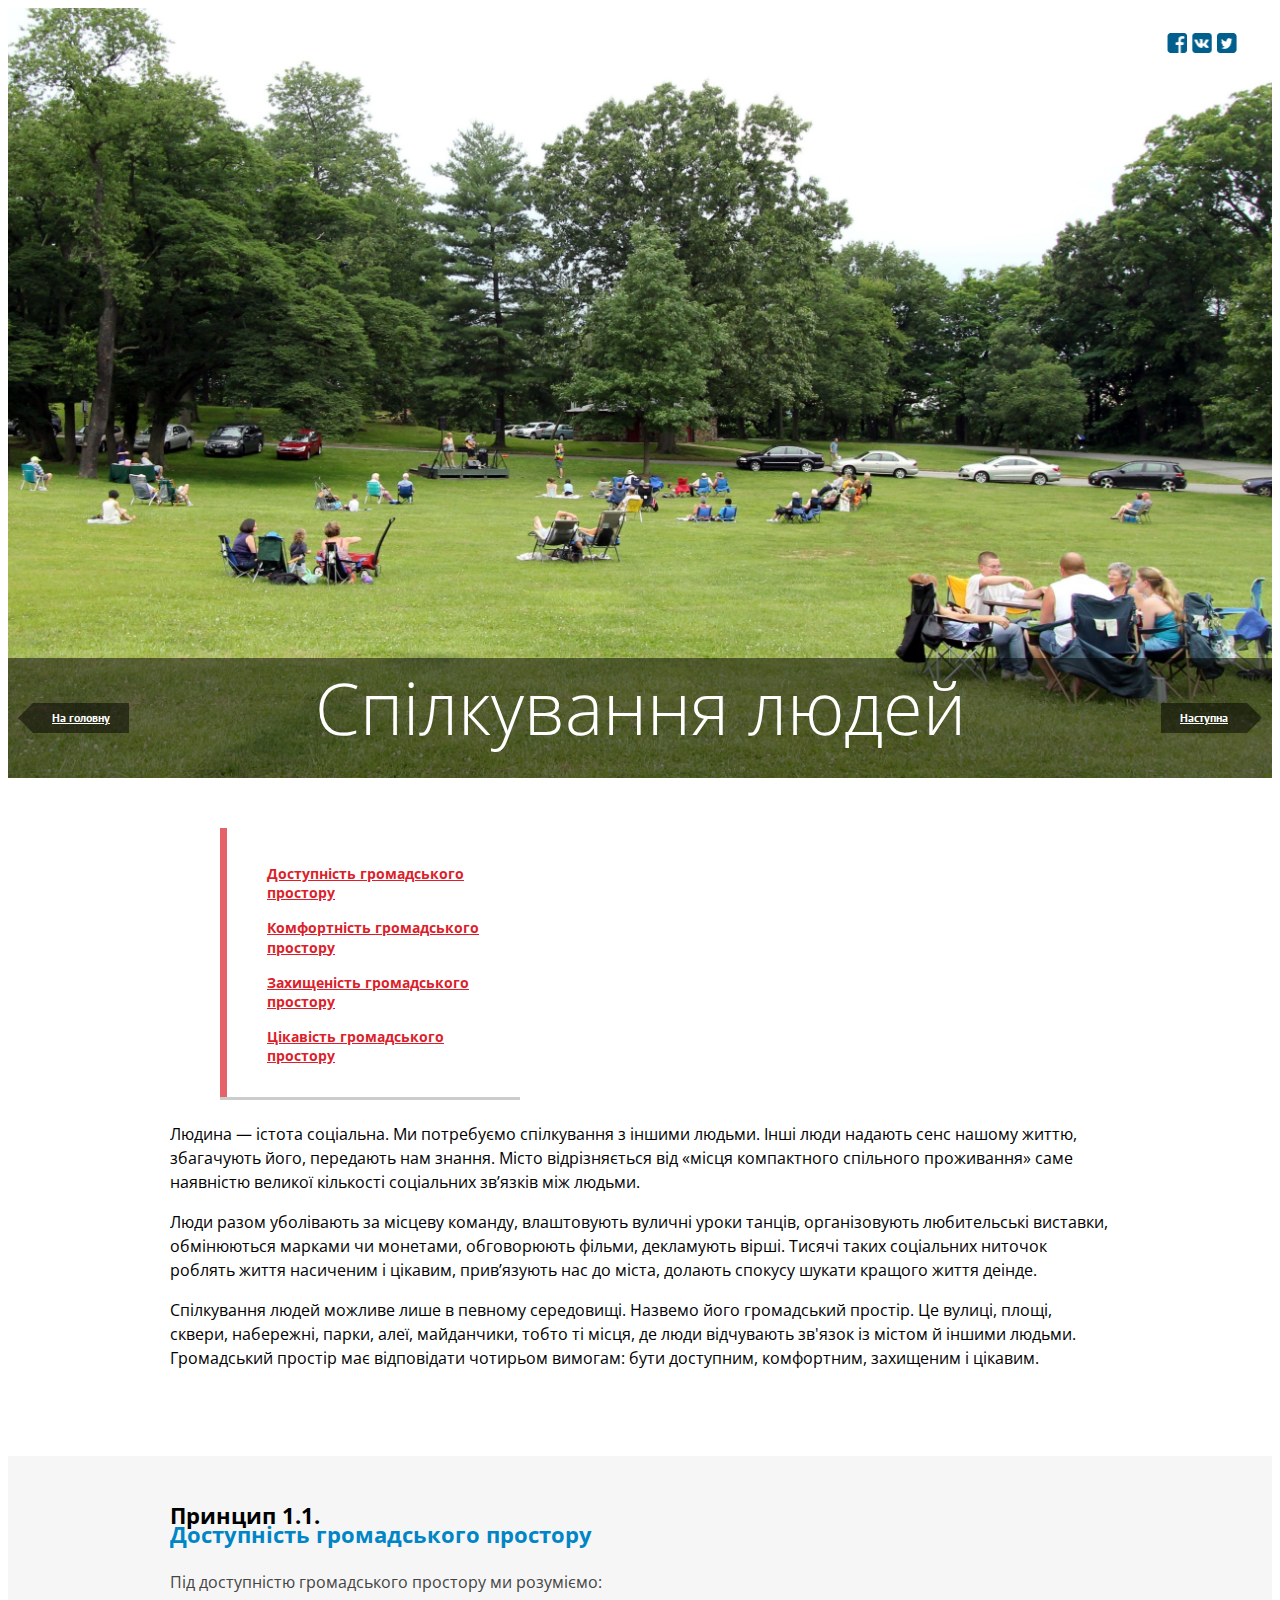
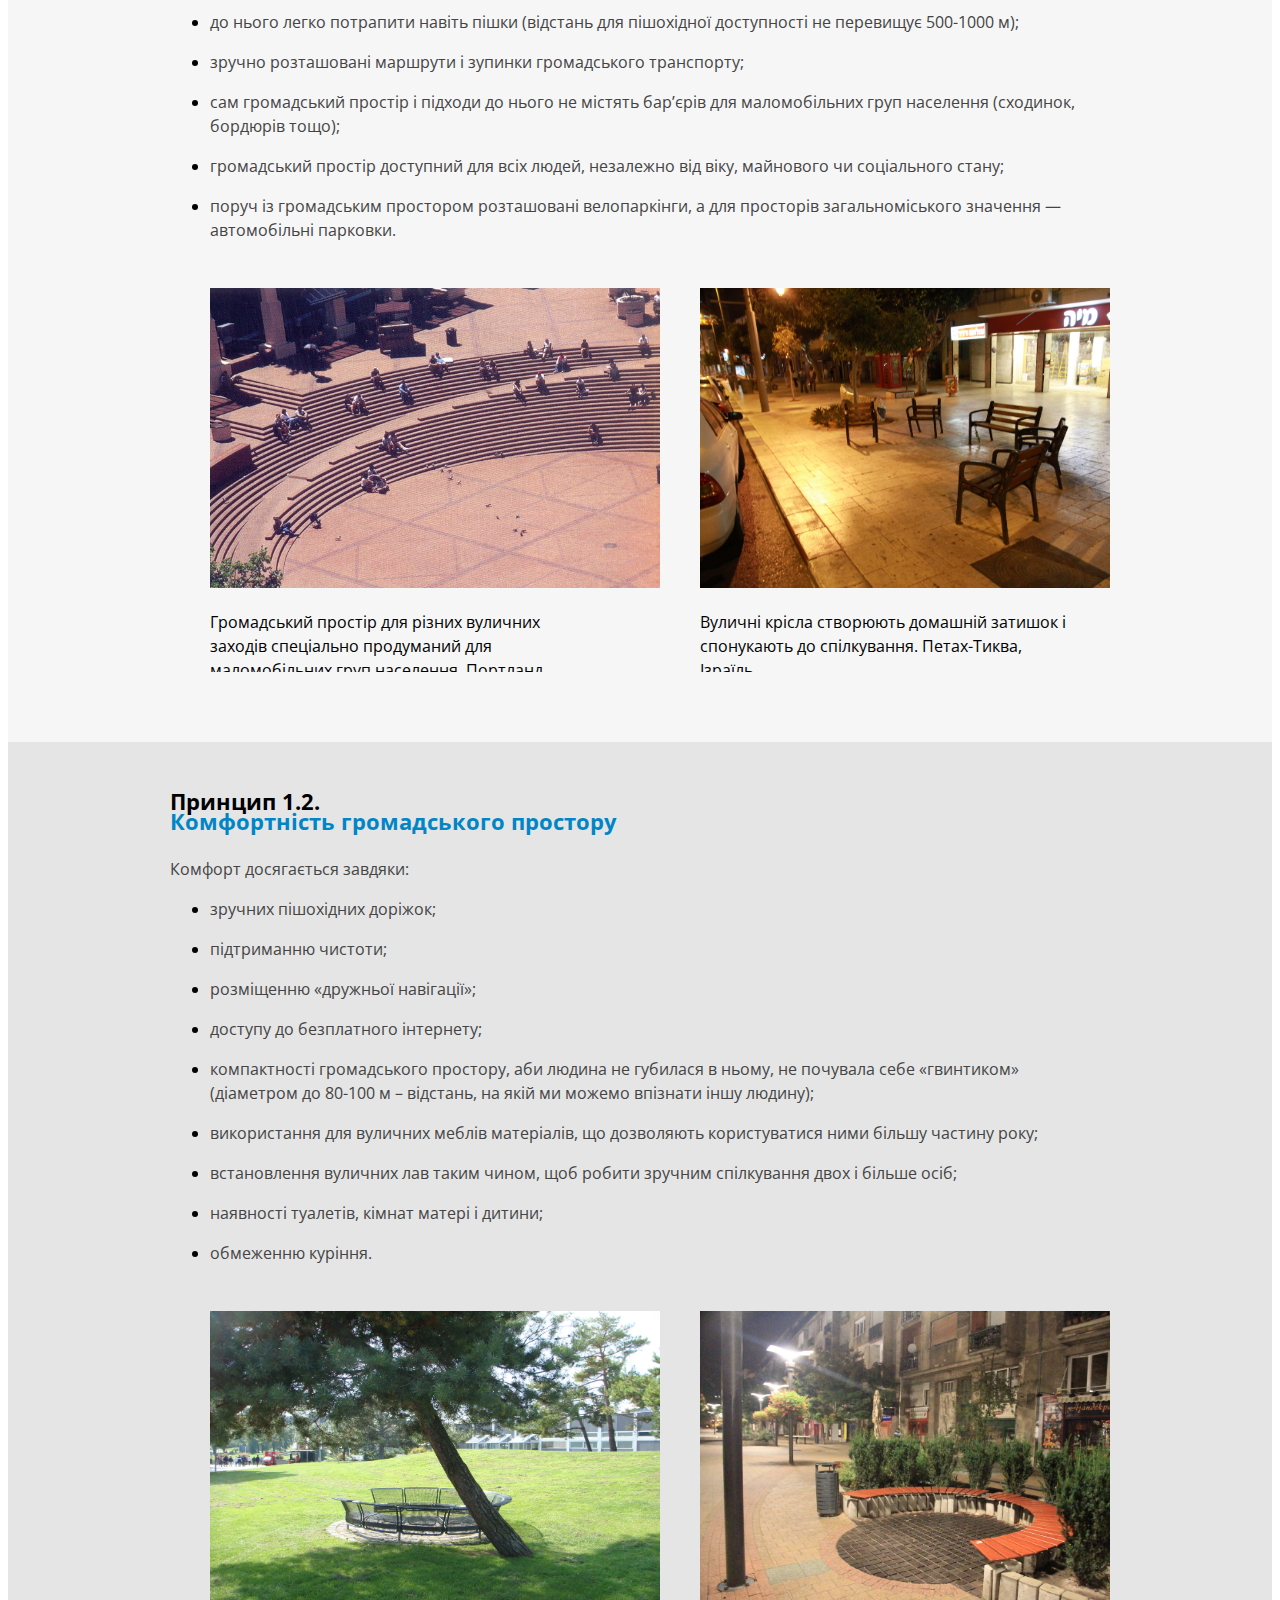
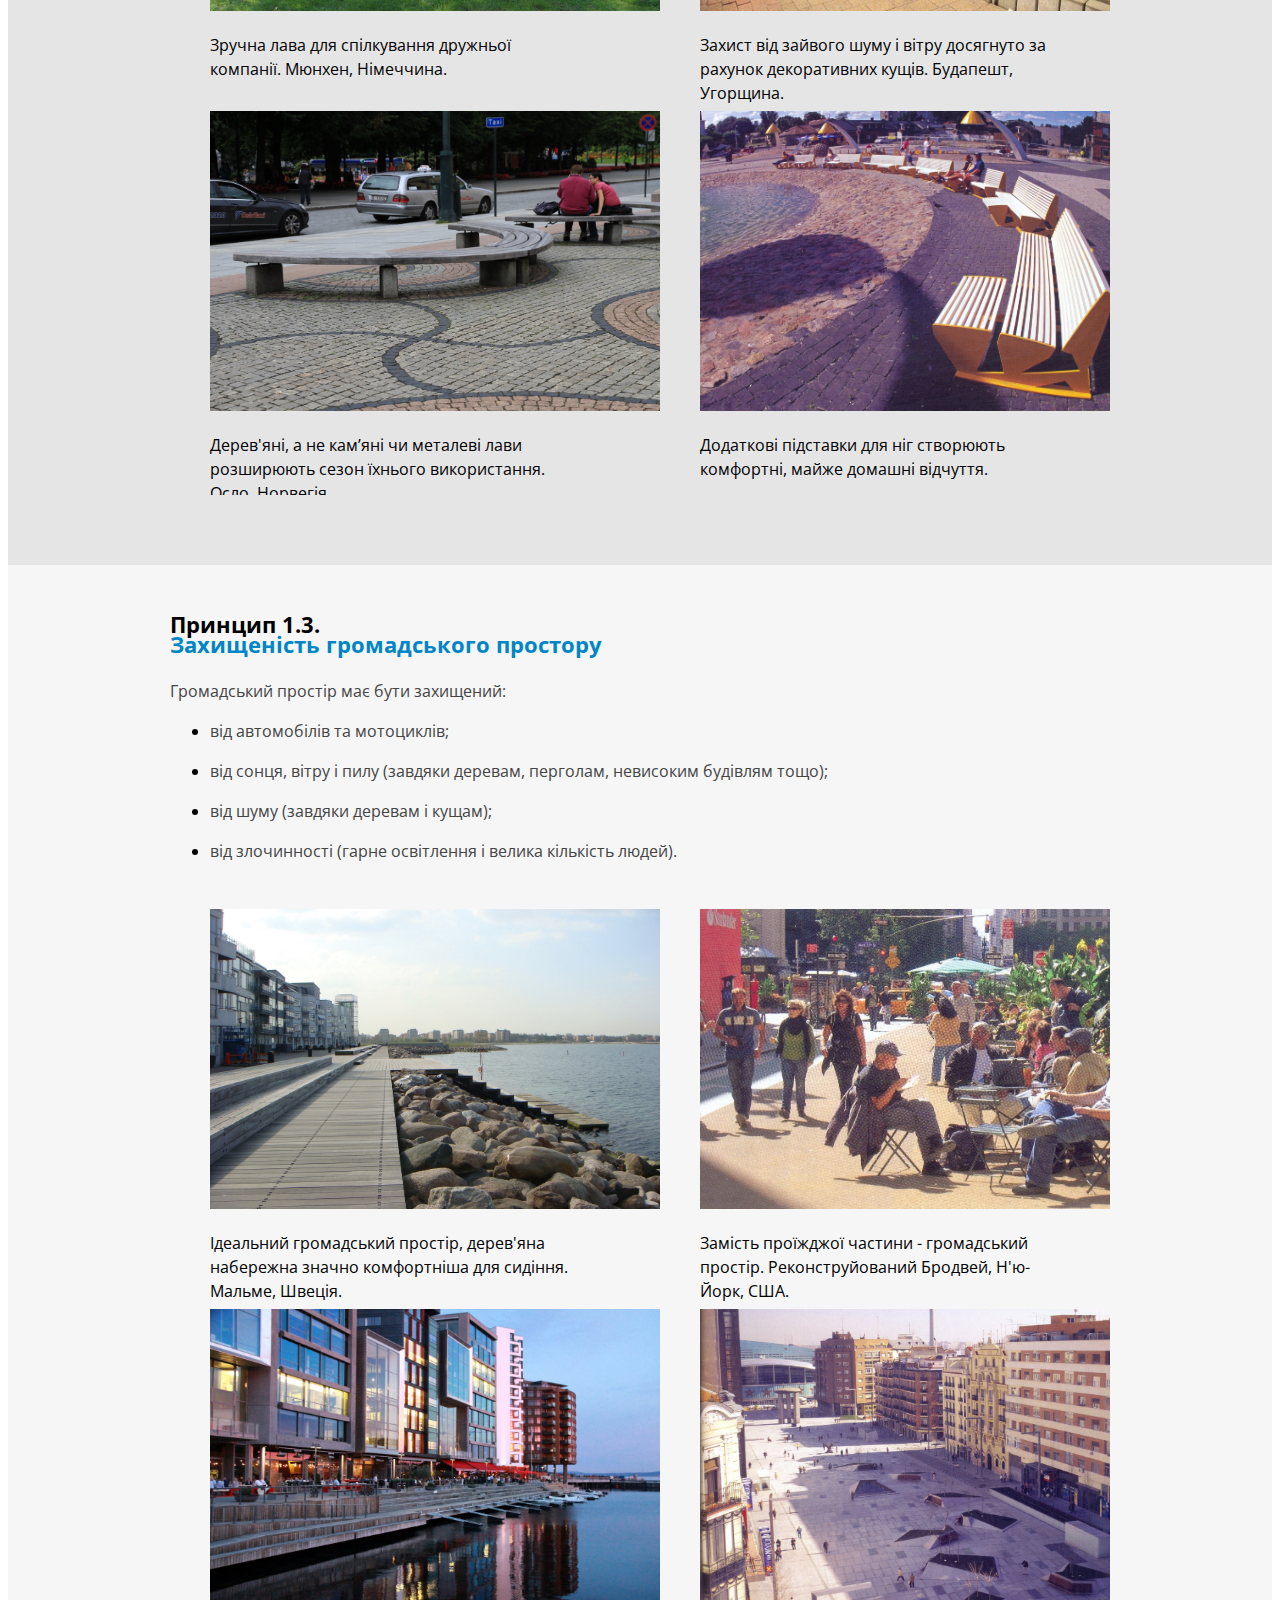
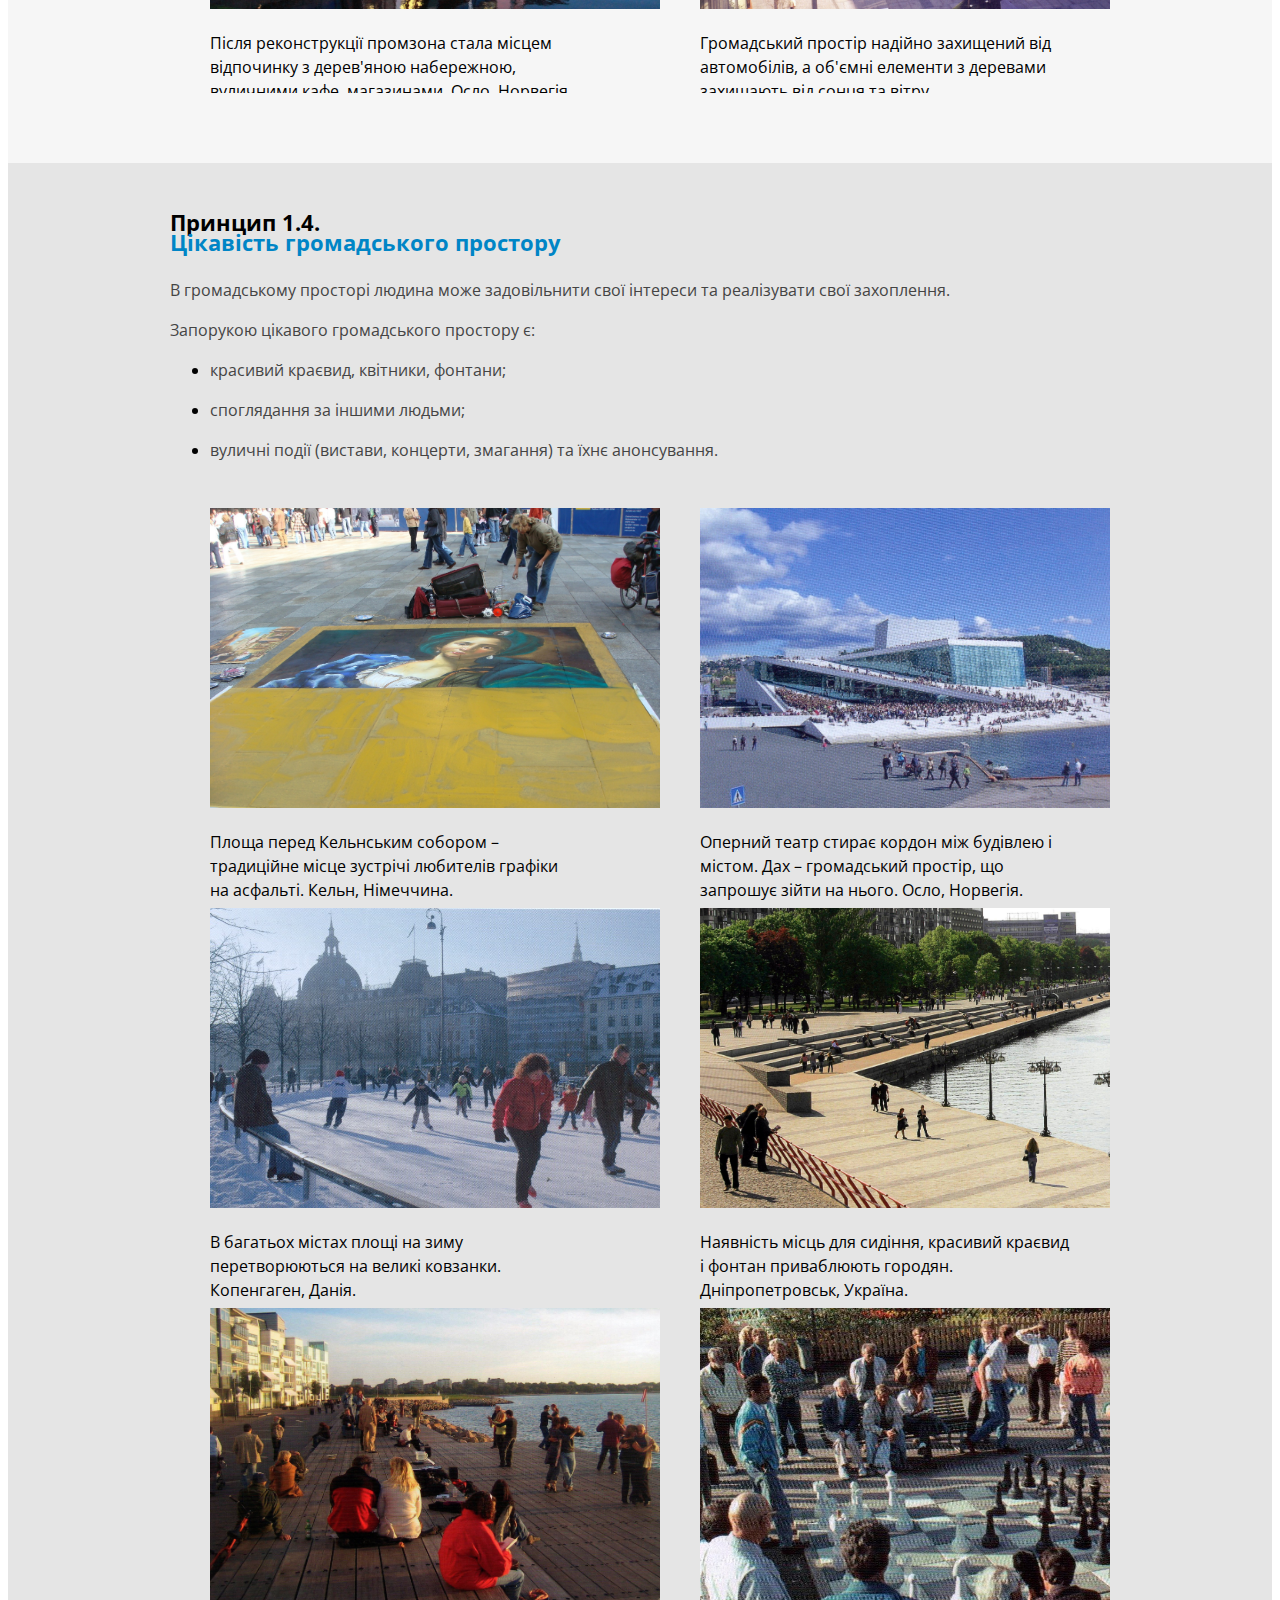
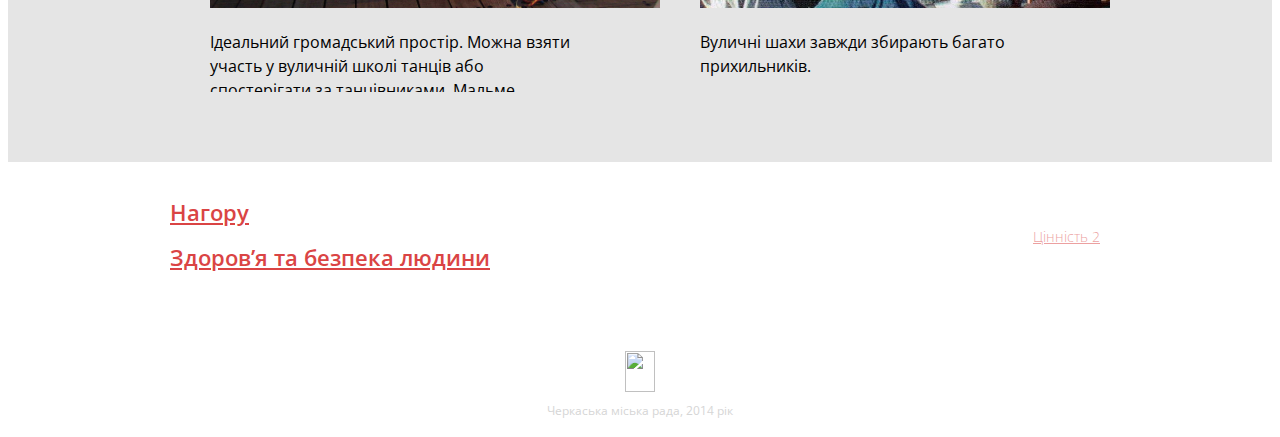
==== commit 6ed8eeca: "internal pages sections small fixes" ====
--- a/value-1.html
+++ b/value-1.html
@@ -73,16 +73,16 @@
 				<article>
 					<ul class="goals-list pull-right">
 						<li>
-							<p>Доступність громадського простору</p>
-						</li>
-						<li>
-							<p>Комфортність громадського простору</p>
-						</li>
-						<li>
-							<p>Захищеність громадського простору</p>
-						</li>
-                        <li>
-                            <p>Цікавість громадського простору</p>
+							<p><a href="#section_1">Доступність громадського простору</a></p>
+						</li>
+						<li>
+							<p><a href="#section_2">Комфортність громадського простору</a></p>
+						</li>
+						<li>
+							<p><a href="#section_3">Захищеність громадського простору</a></p>
+						</li>
+                        <li>
+                            <p><a href="#section_4">Цікавість громадського простору</a></p>
                         </li>
 					</ul>
 					<p>
@@ -106,7 +106,7 @@
 			</div>
 		</section>
 		
-		<section class="sub-value sub-value-1">
+		<section id="section_1" class="sub-value sub-value-1">
 			<div class="content-center">
 				<article>
 					<header class="title">
@@ -115,20 +115,6 @@
 							Доступність громадського простору
 						</h2>
 					</header>
-					<ul class="goals-list pull-right">
-						<li>
-							<p>Доступність громадського простору</p>
-						</li>
-						<li>
-							<p>Комфортність громадського простору</p>
-						</li>
-						<li>
-							<p>Захищеність громадського простору</p>
-						</li>
-                        <li>
-                            <p>Цікавість громадського простору</p>
-                        </li>
-					</ul>
 					<p>Під доступністю громадського простору ми розуміємо:</p>
 					<ul>
 						<li>
@@ -147,7 +133,7 @@
                             <p>поруч із громадським простором розташовані велопаркінги, а для просторів загальноміського значення — автомобільні парковки.</p>
                         </li>
 					</ul>
-                    <section>
+                    <section class="img-section">
                         <aside class="img-wrap">
                             <figure>
                                 <p>
@@ -175,7 +161,7 @@
 			</div>
 		</section>
 
-        <section class="sub-value sub-value-2">
+        <section id="section_2" class="sub-value sub-value-2">
             <div class="content-center">
                 <article>
                     <header class="title">
@@ -184,20 +170,6 @@
                             Комфортність громадського простору
                         </h2>
                     </header>
-                    <ul class="goals-list pull-right">
-                        <li>
-                            <p>Доступність громадського простору</p>
-                        </li>
-                        <li>
-                            <p>Комфортність громадського простору</p>
-                        </li>
-                        <li>
-                            <p>Захищеність громадського простору</p>
-                        </li>
-                        <li>
-                            <p>Цікавість громадського простору</p>
-                        </li>
-                    </ul>
                     <p>Комфорт досягається завдяки:</p>
                     <ul>
                         <li>
@@ -228,7 +200,7 @@
                             <p>обмеженню куріння.</p>
                         </li>
                     </ul>
-                    <section>
+                    <section class="img-section">
                         <aside class="img-wrap">
                             <figure>
                                 <p>
@@ -278,7 +250,7 @@
             </div>
         </section>
 
-        <section class="sub-value sub-value-3">
+        <section id="section_3" class="sub-value sub-value-3">
             <div class="content-center">
                 <article>
                     <header class="title">
@@ -287,36 +259,22 @@
                             Захищеність громадського простору
                         </h2>
                     </header>
-                    <ul class="goals-list pull-right">
-                        <li>
-                            <p>Доступність громадського простору</p>
-                        </li>
-                        <li>
-                            <p>Комфортність громадського простору</p>
-                        </li>
-                        <li>
-                            <p>Захищеність громадського простору</p>
-                        </li>
-                        <li>
-                            <p>Цікавість громадського простору</p>
-                        </li>
-                    </ul>
                     <p>Громадський простір має бути захищений:</p>
                     <ul>
                         <li>
-                            <p>автомобілів та мотоциклів;</p>
-                        </li>
-                        <li>
-                            <p>сонця, вітру і пилу (завдяки деревам, перголам, невисоким будівлям тощо);</p>
-                        </li>
-                        <li>
-                            <p>шуму (завдяки деревам і кущам);</p>
-                        </li>
-                        <li>
-                            <p>злочинності (гарне освітлення і велика кількість людей).</p>
+                            <p>від автомобілів та мотоциклів;</p>
+                        </li>
+                        <li>
+                            <p>від сонця, вітру і пилу (завдяки деревам, перголам, невисоким будівлям тощо);</p>
+                        </li>
+                        <li>
+                            <p>від шуму (завдяки деревам і кущам);</p>
+                        </li>
+                        <li>
+                            <p>від злочинності (гарне освітлення і велика кількість людей).</p>
                         </li>
                     </ul>
-                    <section>
+                    <section class="img-section">
                         <aside class="img-wrap">
                             <figure>
                                 <p>
@@ -366,7 +324,7 @@
             </div>
         </section>
 
-        <section class="sub-value sub-value-4">
+        <section id="section_4" class="sub-value sub-value-4">
             <div class="content-center">
                 <article>
                     <header class="title">
@@ -375,20 +333,6 @@
                             Цікавість громадського простору
                         </h2>
                     </header>
-                    <ul class="goals-list pull-right">
-                        <li>
-                            <p>Доступність громадського простору</p>
-                        </li>
-                        <li>
-                            <p>Комфортність громадського простору</p>
-                        </li>
-                        <li>
-                            <p>Захищеність громадського простору</p>
-                        </li>
-                        <li>
-                            <p>Цікавість громадського простору</p>
-                        </li>
-                    </ul>
                     <p>В громадському просторі людина може задовільнити свої інтереси та реалізувати свої захоплення.</p>
                     <p>Запорукою цікавого громадського простору є:</p>
                     <ul>
@@ -402,7 +346,7 @@
                             <p>вуличні події (вистави, концерти, змагання) та їхнє анонсування.</p>
                         </li>
                     </ul>
-                    <section>
+                    <section class="img-section">
                         <aside class="img-wrap">
                             <figure>
                                 <p>
@@ -428,11 +372,11 @@
                         <aside class="img-wrap">
                             <figure>
                                 <p>
-                                    <img src="img/1-page-img/4_3.jpg" width="450" height="300" alt=""/>
-                                </p>
-                                <figcaption>
-                                    Вечірні вуличні школи танців – популярна
-                                    китайська традиція. Пекін, Китай.
+                                    <img src="img/1-page-img/4_7.jpg" width="450" height="300" alt=""/>
+                                </p>
+                                <figcaption>
+                                    В багатьох містах площі на зиму перетворюються
+                                    на великі ковзанки. Копенгаген, Данія.
                                 </figcaption>
                             </figure>
                         </aside>
@@ -465,17 +409,6 @@
                                 </p>
                                 <figcaption>
                                     Вуличні шахи завжди збирають багато прихильників.
-                                </figcaption>
-                            </figure>
-                        </aside>
-                        <aside class="img-wrap">
-                            <figure>
-                                <p>
-                                    <img src="img/1-page-img/4_7.jpg" width="450" height="300" alt=""/>
-                                </p>
-                                <figcaption>
-                                    В багатьох містах площі на зиму перетворюються
-                                    на великі ковзанки. Копенгаген, Данія.
                                 </figcaption>
                             </figure>
                         </aside>
--- a/css/main.css
+++ b/css/main.css
@@ -1 +1 @@
-body{font:16px "Open Sans",sans-serif}:focus{outline:none}*::-moz-focus-inner{border:0}.content-center{position:relative;width:940px;margin:0 auto}.wrapper > section{position:relative;padding:50px 0 70px;min-height:600px;}.wrapper > section.after-section{min-height:400px}.wrapper > section article{line-height:1.5em}.transparent{opacity:0}.untransparent{opacity:1}.section-clipper{position:absolute;top:0;left:0;right:0;bottom:0;clip:rect(auto,auto,auto,auto);width:100%;height:100%}.next-step{position:absolute;left:50%;bottom:30px;margin:0 0 0 -14px;font:300 44px "Open Sans Condensed",sans-serif;text-align:center;color:#fff;}.next-step span,.next-step i{display:block;position:relative;z-index:10}.next-step span{margin:15px 0 0}.next-step i{color:rgba(255,255,255,0.5);-webkit-transition:all .5s;-moz-transition:all .5s;-ms-transition:all .5s;-o-transition:all .5s;transition:all .5s}.next-step:hover,.next-step:focus{color:#fff;text-decoration:none;}.next-step:hover i,.next-step:focus i{color:#fff}.next-step.about-step{bottom:70px;width:212px;height:106px;margin:0 0 0 -106px;font:300 22px "Open Sans Condensed",sans-serif;}.next-step.about-step i{color:#fff}.next-step.about-step:before{content:"";position:absolute;top:0;left:0;width:0;height:0;border-style:solid;border-width:106px 106px 0 106px;border-color:rgba(0,0,0,0.5) transparent transparent transparent;-webkit-transition:all .5s;-moz-transition:all .5s;-ms-transition:all .5s;-o-transition:all .5s;transition:all .5s}.next-step.about-step:hover:before,.next-step.about-step:focus:before{border-color:rgba(0,0,0,0.7) transparent transparent transparent}.next-step.about-step:hover i,.next-step.about-step:focus i{padding:10px 0 0}.wrapper{overflow:hidden;width:100%}.welcome{padding:0 !important;z-index:15;}.welcome .section-image{position:fixed;top:0;width:100%;height:100%;background:url("../img/welcome.jpg") no-repeat 50% 50%;-webkit-background-size:cover;-moz-background-size:cover;-o-background-size:cover;background-size:cover}.header-wrapper{position:absolute;top:0;left:0;right:0;-webkit-transition:all .5s;-moz-transition:all .5s;-ms-transition:all .5s;-o-transition:all .5s;transition:all .5s}.header{overflow:hidden;position:relative;padding:190px 0 0;}.header .content-center{position:relative}.logo{margin:0 15px 0 0}.header-right-wrap{overflow:hidden}.slogan{margin:0 0 20px;font:300 48px "Open Sans Condensed",sans-serif;letter-spacing:.1em;line-height:.8em;text-transform:uppercase;color:#fff;}.slogan span{display:block;color:rgba(255,255,255,0.5)}.values-list,.social-links-list{overflow:hidden;margin:0;padding:0;list-style:none}.value-item{float:left;margin:0 25px 0 0;}.value-item:last-child{margin:0}.value-link{font:300 18px "Open Sans Condensed",sans-serif;color:#fff;-webkit-transition:color .5s;-moz-transition:color .5s;-ms-transition:color .5s;-o-transition:color .5s;transition:color .5s;}.value-link span{display:block;color:rgba(255,255,255,0.5);font:300 14px "Open Sans Condensed",sans-serif;-webkit-transition:color .5s;-moz-transition:color .5s;-ms-transition:color .5s;-o-transition:color .5s;transition:color .5s}.value-link:hover,.value-link:focus{text-decoration:none;color:#fff;}.value-link:hover span,.value-link:focus span{color:#fff}.social-links-wrap{position:absolute;top:25px;right:35px}.social-links-list{overflow:visible}.social-link-item{float:left;margin:0 5px 0 0;}.social-link-item:last-child{margin:0}.social-link-item .social-link{display:block;width:20px;height:20px;background:url("../img/social-icons-sprite@2x.png") no-repeat;background-size:69px 20px;text-indent:-9999px;}.social-link-item .social-link:hover,.social-link-item .social-link:focus{-webkit-transform:scale(1.2);-moz-transform:scale(1.2);-o-transform:scale(1.2);-ms-transform:scale(1.2);transform:scale(1.2);}.social-link-item.fb .social-link{background-position:0 0}.social-link-item.vk .social-link{background-position:-25px 0}.social-link-item.tw .social-link{background-position:-49px 0}.main-page .toggle-menu-icon,.main-page .values-list > .value-item:first-child,.main-page.fix-header .closed-menu .social-links-wrap{display:none}.main-page.fix-header .toggle-menu-icon,.main-page.fix-header .values-list > .value-item:first-child{display:block}.fix-header .welcome{padding:362px 0 0}.fix-header .toggle-menu-icon{position:fixed;z-index:5;top:20px;left:20px;width:50px;height:50px;background:url("../img/close-menu-icon.png") 0 0 no-repeat}.fix-header .header-wrapper{overflow:hidden;position:fixed;top:-128px;z-index:500;width:100%;height:90px;padding:30px 0 20px;background:#005f8c;-webkit-box-shadow:0 3px 0 rgba(0,0,0,0.3);-moz-box-shadow:0 3px 0 rgba(0,0,0,0.3);box-shadow:0 3px 0 rgba(0,0,0,0.3);-webkit-transition:all easy-out .5s;-moz-transition:all easy-out .5s;-ms-transition:all easy-out .5s;-o-transition:all easy-out .5s;transition:all easy-out .5s;}.fix-header .header-wrapper.closed-menu{width:0;}.fix-header .header-wrapper.closed-menu .toggle-menu-icon{background:url("../img/menu-icon.png") 0 0 no-repeat}.fix-header .header-wrapper.closed-menu .header .content-center{width:0;-webkit-transition:all easy-out .5s;-moz-transition:all easy-out .5s;-ms-transition:all easy-out .5s;-o-transition:all easy-out .5s;transition:all easy-out .5s}.fix-header .header{overflow:visible;padding:0}.fix-header .logo{display:none;margin:0 15px -30px 0;}.fix-header .logo img{width:82px;height:113px}.fix-header .slogan{display:none;font-size:16px;}.fix-header .slogan span{display:inline-block;margin:0 10px 0 0}.fix-header .social-links-wrap{position:absolute;z-index:502;}.fix-header .social-links-wrap.fixed{position:fixed}.internal-page-nav{position:absolute;bottom:0;right:0;width:100%;background:rgba(0,0,0,0.5);height:120px;}.internal-page-nav .pull-left,.internal-page-nav .pull-right{position:relative;display:inline-block;height:30px;padding:0 19px;margin:45px 25px;background:rgba(0,0,0,0.5);font:700 12px/30px "PT Sans",sans-serif;color:#fff;}.internal-page-nav .pull-left:before,.internal-page-nav .pull-right:before{content:"";position:absolute;top:0;width:0;height:0;border-top:15px solid transparent;border-bottom:15px solid transparent}.internal-page-nav .pull-left:before{left:-15px;border-right:15px solid rgba(0,0,0,0.5)}.internal-page-nav .pull-right:before{right:-15px;border-left:15px solid rgba(0,0,0,0.5)}.internal-page-nav h1{line-height:120px;margin:0;font:300 72px "Open Sans Condensed",sans-serif;color:#fff;text-align:center}.about .section-image{position:fixed;top:0;width:100%;height:100%;background:url("../img/about-bg.jpg") no-repeat 50% 50%;-webkit-background-size:cover;-moz-background-size:cover;-o-background-size:cover;background-size:cover}.about .title{padding:0 0 70px;text-align:center;}.about .title h3{position:relative;width:600px;margin:0 auto;border-bottom:2px solid rgba(255,255,255,0.3);font:300 64px "Open Sans Condensed",sans-serif;letter-spacing:.1em;line-height:100px;text-transform:uppercase;color:#fff;}.about .title h3:after{content:"";position:absolute;bottom:-16px;left:50%;margin:0 0 0 -14px;width:0;height:0;border-style:solid;border-width:14px 14px 0 14px;border-color:rgba(255,255,255,0.3) transparent transparent transparent}.about article{color:#fff}.after-about .section-image{position:fixed;top:0;width:100%;height:100%;background:url("../img/after-about.jpg") no-repeat 50% 50%;-webkit-background-size:cover;-moz-background-size:cover;-o-background-size:cover;background-size:cover}.goals .section-image{position:fixed;top:0;width:100%;height:100%;background:url("../img/goals-bg.jpg") no-repeat 50% 50%;-webkit-background-size:cover;-moz-background-size:cover;-o-background-size:cover;background-size:cover}.goals .title{padding:0 0 70px;text-align:center;}.goals .title h3{position:relative;width:600px;margin:0 auto;border-bottom:2px solid #85b200;font:300 64px "Open Sans Condensed",sans-serif;letter-spacing:.1em;line-height:100px;text-transform:uppercase;color:#444;}.goals .title h3:after{content:"";position:absolute;bottom:-16px;left:50%;margin:0 0 0 -14px;width:0;height:0;border-style:solid;border-width:14px 14px 0 14px;border-color:#85b200 transparent transparent transparent}.goals article{color:#444}.after-goals .section-image{position:fixed;top:0;width:100%;height:100%;background:url("../img/after-goals.jpg") no-repeat 50% 50%;-webkit-background-size:cover;-moz-background-size:cover;-o-background-size:cover;background-size:cover}.manifest-goals .section-image{position:fixed;top:0;width:100%;height:100%;background:url("../img/manifest-goals-bg.jpg") no-repeat 50% 50%;-webkit-background-size:cover;-moz-background-size:cover;-o-background-size:cover;background-size:cover}.manifest-goals .title{padding:0 0 70px;text-align:center;}.manifest-goals .title h3{position:relative;width:600px;margin:0 auto;border-bottom:2px solid rgba(255,255,255,0.3);font:300 64px "Open Sans Condensed",sans-serif;letter-spacing:.1em;line-height:100px;text-transform:uppercase;color:#fff;}.manifest-goals .title h3:after{content:"";position:absolute;bottom:-16px;left:50%;margin:0 0 0 -14px;width:0;height:0;border-style:solid;border-width:14px 14px 0 14px;border-color:rgba(255,255,255,0.3) transparent transparent transparent}.manifest-goals article{color:#fff;}.manifest-goals article h4,.manifest-goals article ul{margin:0 0 30px}.manifest-goals article h4{font:300 28px "Open Sans Condensed",sans-serif}.manifest-goals article li{font-size:14px}.manifest-goals article p{font-size:16px}.internal-page > section{min-height:initial;}.internal-page > section .title h1,.internal-page > section .title h2{float:left}.internal-page > section.value-1{background:#fff 50% 0 no-repeat;-webkit-background-size:cover;-moz-background-size:cover;-o-background-size:cover;background-size:cover;}.internal-page > section.value-1 article p{color:#000}.internal-page > section article{overflow:hidden;width:100%;}.internal-page > section article .goals-list{width:293px;margin:0 0 25px 50px;padding:20px 0 15px;border-left:7px solid rgba(219,31,44,0.7);list-style:none;background:#fff;-webkit-box-shadow:0 3px 0 rgba(0,0,0,0.2);-moz-box-shadow:0 3px 0 rgba(0,0,0,0.2);box-shadow:0 3px 0 rgba(0,0,0,0.2);}.internal-page > section article .goals-list li{padding:0 40px;background:url("../img/goals-list.png") 15px 5px no-repeat}.internal-page > section article .goals-list p{font-size:14px;font-weight:700;line-height:1.2em;color:#db1f2c !important}.internal-page > section article p{clear:left;color:#fff}.internal-page .welcome{height:770px;padding:0;background:url("../img/welcome.jpg") 50% 0 no-repeat;-webkit-background-size:cover;-moz-background-size:cover;-o-background-size:cover;background-size:cover;background-position:center center;}.internal-page .welcome .to-main-page{margin:160px 0 0 -130px;font-size:12px;color:#fff}.internal-page .welcome .header-wrapper{top:0}.internal-page.page-1 .welcome{background:url("../img/1-page-img/main.jpg") 50% 0 no-repeat;-webkit-background-size:cover;-moz-background-size:cover;-o-background-size:cover;background-size:cover}.value-1{padding:40px 0 70px;background:url("../img/value-1-bg.jpg") 50% 0 no-repeat;-webkit-background-size:cover;-moz-background-size:cover;-o-background-size:cover;background-size:cover;}.value-1 .title h1{margin:0 0 40px;font:300 64px "Open Sans Condensed",sans-serif;line-height:.7em;color:#fff;}.value-1 .title h1 span{display:block;opacity:.5;font:300 18px "Open Sans Condensed",sans-serif}.sub-value{padding:80px 0 45px;}.sub-value .title h2{margin:0 0 25px;font:300 22px "Open Sans Condensed",sans-serif;font-weight:700;line-height:.9em;color:#0085c6;}.sub-value .title h2 span{display:block;color:#000}.sub-value article p{color:#444 !important}.sub-value-1,.sub-value-3{background:#f6f6f6}.sub-value-2{background:#e5e5e5}.img-wrap{float:left;width:450px;height:400px;}.img-wrap:nth-child(even){float:right}.img-wrap aside header{margin:0 0 15px;font:300 22px "Open Sans Condensed",sans-serif;font-weight:700;text-align:center;color:#000}.img-wrap aside figcaption{font:300 13px "Open Sans Condensed",sans-serif;font-style:italic;color:#777}.footer{position:relative;}.footer a{font:300 22px "Open Sans Condensed",sans-serif;font-weight:600;color:#da4444;}.footer a:hover{color:#23527c;text-decoration:none}.footer a.pull-left{margin-top:15px}.footer .next-page{text-align:right;line-height:1em;}.footer .next-page span{display:block;margin-right:10px;font:300 14px "Open Sans Condensed",sans-serif;opacity:.5}.footer .dev-logo{overflow:hidden;position:absolute;bottom:0;right:60px;display:block;width:60px;height:31px;background:url("../img/moc_logo.png") 0 0 no-repeat;text-indent:-999px}.next-page-wrap{overflow:hidden;padding:35px 0}.logo-small-wrap{padding:45px 0 10px;text-align:center;}.logo-small-wrap .copyright{margin:5px 0 0;font-size:12px;color:#d6d6d6}
+body{font:16px "Open Sans",sans-serif}:focus{outline:none}*::-moz-focus-inner{border:0}.content-center{position:relative;width:940px;margin:0 auto}.wrapper > section{position:relative;padding:50px 0 70px;min-height:600px;}.wrapper > section.after-section{min-height:400px}.wrapper > section article{line-height:1.5em}.transparent{opacity:0}.untransparent{opacity:1}.section-clipper{position:absolute;top:0;left:0;right:0;bottom:0;clip:rect(auto,auto,auto,auto);width:100%;height:100%}.next-step{position:absolute;left:50%;bottom:30px;margin:0 0 0 -14px;font:300 44px "Open Sans Condensed",sans-serif;text-align:center;color:#fff;}.next-step span,.next-step i{display:block;position:relative;z-index:10}.next-step span{margin:15px 0 0}.next-step i{color:rgba(0,0,0,0.2);-webkit-transition:all .5s;-moz-transition:all .5s;-ms-transition:all .5s;-o-transition:all .5s;transition:all .5s}.next-step:hover,.next-step:focus{color:#fff;text-decoration:none;}.next-step:hover i,.next-step:focus i{color:#fff}.next-step.about-step{bottom:70px;width:212px;height:106px;margin:0 0 0 -106px;font:300 22px "Open Sans Condensed",sans-serif;}.next-step.about-step i{color:#fff}.next-step.about-step:before{content:"";position:absolute;top:0;left:0;width:0;height:0;border-style:solid;border-width:106px 106px 0 106px;border-color:rgba(0,0,0,0.5) transparent transparent transparent;-webkit-transition:all .5s;-moz-transition:all .5s;-ms-transition:all .5s;-o-transition:all .5s;transition:all .5s}.next-step.about-step:hover:before,.next-step.about-step:focus:before{border-color:rgba(0,0,0,0.7) transparent transparent transparent}.next-step.about-step:hover i,.next-step.about-step:focus i{padding:10px 0 0}.wrapper{overflow:hidden;width:100%}.welcome{padding:0 !important;z-index:15;}.welcome .section-image{position:fixed;top:0;width:100%;height:100%;background:url("../img/welcome.jpg") no-repeat 50% 50%;-webkit-background-size:cover;-moz-background-size:cover;-o-background-size:cover;background-size:cover}.header-wrapper{position:absolute;top:0;left:0;right:0;-webkit-transition:all .5s;-moz-transition:all .5s;-ms-transition:all .5s;-o-transition:all .5s;transition:all .5s}.header{overflow:hidden;position:relative;padding:190px 0 0;}.header .content-center{position:relative}.logo{margin:0 15px 0 0}.header-right-wrap{overflow:hidden}.slogan{margin:0 0 20px;font:300 48px "Open Sans Condensed",sans-serif;letter-spacing:.1em;line-height:.8em;text-transform:uppercase;color:#fff;}.slogan span{display:block;color:rgba(255,255,255,0.5)}.values-list,.social-links-list{overflow:hidden;margin:0;padding:0;list-style:none}.value-item{float:left;margin:0 25px 0 0;}.value-item:last-child{margin:0}.value-link{font:300 18px "Open Sans Condensed",sans-serif;color:#fff;-webkit-transition:color .5s;-moz-transition:color .5s;-ms-transition:color .5s;-o-transition:color .5s;transition:color .5s;}.value-link span{display:block;color:rgba(255,255,255,0.5);font:300 14px "Open Sans Condensed",sans-serif;-webkit-transition:color .5s;-moz-transition:color .5s;-ms-transition:color .5s;-o-transition:color .5s;transition:color .5s}.value-link:hover,.value-link:focus{text-decoration:none;color:#fff;}.value-link:hover span,.value-link:focus span{color:#fff}.social-links-wrap{position:absolute;top:25px;right:35px}.social-links-list{overflow:visible}.social-link-item{float:left;margin:0 5px 0 0;}.social-link-item:last-child{margin:0}.social-link-item .social-link{display:block;width:20px;height:20px;background:url("../img/social-icons-sprite@2x.png") no-repeat;background-size:69px 20px;text-indent:-9999px;}.social-link-item .social-link:hover,.social-link-item .social-link:focus{-webkit-transform:scale(1.2);-moz-transform:scale(1.2);-o-transform:scale(1.2);-ms-transform:scale(1.2);transform:scale(1.2);}.social-link-item.fb .social-link{background-position:0 0}.social-link-item.vk .social-link{background-position:-25px 0}.social-link-item.tw .social-link{background-position:-49px 0}.internal-page .social-link-item .social-link{background-image:url("../img/blue-social-icons-sprite@2x.png")}.internal-page .fixed .social-link-item .social-link{background-image:url("../img/social-icons-sprite@2x.png")}.main-page .toggle-menu-icon,.main-page .values-list > .value-item:first-child,.main-page.fix-header .closed-menu .social-links-wrap{display:none}.main-page.fix-header .toggle-menu-icon,.main-page.fix-header .values-list > .value-item:first-child{display:block}.fix-header .welcome{padding:362px 0 0}.fix-header .toggle-menu-icon{position:fixed;z-index:5;top:20px;left:20px;width:50px;height:50px;background:url("../img/close-menu-icon.png") 0 0 no-repeat}.fix-header .header-wrapper{overflow:hidden;position:fixed;top:-128px;z-index:500;width:100%;height:90px;padding:30px 0 20px;background:#005f8c;-webkit-box-shadow:0 3px 0 rgba(0,0,0,0.3);-moz-box-shadow:0 3px 0 rgba(0,0,0,0.3);box-shadow:0 3px 0 rgba(0,0,0,0.3);-webkit-transition:all easy-out .5s;-moz-transition:all easy-out .5s;-ms-transition:all easy-out .5s;-o-transition:all easy-out .5s;transition:all easy-out .5s;}.fix-header .header-wrapper.closed-menu{width:0;}.fix-header .header-wrapper.closed-menu .toggle-menu-icon{background:url("../img/menu-icon.png") 0 0 no-repeat}.fix-header .header-wrapper.closed-menu .header .content-center{width:0;-webkit-transition:all easy-out .5s;-moz-transition:all easy-out .5s;-ms-transition:all easy-out .5s;-o-transition:all easy-out .5s;transition:all easy-out .5s}.fix-header .header{overflow:visible;padding:0}.fix-header .logo{display:none;margin:0 15px -30px 0;}.fix-header .logo img{width:82px;height:113px}.fix-header .slogan{display:none;font-size:16px;}.fix-header .slogan span{display:inline-block;margin:0 10px 0 0}.fix-header .social-links-wrap{position:absolute;z-index:502;}.fix-header .social-links-wrap.fixed{position:fixed}.internal-page-nav{position:absolute;bottom:0;right:0;width:100%;background:rgba(0,0,0,0.5);height:120px;}.internal-page-nav .pull-right{right:0}.internal-page-nav .pull-left,.internal-page-nav .pull-right{position:absolute;display:inline-block;height:30px;padding:0 19px;margin:45px 25px;background:rgba(0,0,0,0.5);font:700 12px/30px "PT Sans",sans-serif;color:#fff;}.internal-page-nav .pull-left:before,.internal-page-nav .pull-right:before{content:"";position:absolute;top:0;width:0;height:0;border-top:15px solid transparent;border-bottom:15px solid transparent}.internal-page-nav .pull-left:before{left:-15px;border-right:15px solid rgba(0,0,0,0.5)}.internal-page-nav .pull-right:before{right:-15px;border-left:15px solid rgba(0,0,0,0.5)}.internal-page-nav h1{line-height:120px;margin:0;font:300 72px "Open Sans Condensed",sans-serif;color:#fff;text-align:center}.about .section-image{position:fixed;top:0;width:100%;height:100%;background:url("../img/about-bg.jpg") no-repeat 50% 50%;-webkit-background-size:cover;-moz-background-size:cover;-o-background-size:cover;background-size:cover}.about .title{padding:0 0 70px;text-align:center;}.about .title h3{position:relative;display:inline-block;margin:0 auto;border-bottom:15px solid rgba(0,0,0,0.1);font:300 64px "Open Sans Condensed",sans-serif;letter-spacing:.1em;line-height:110px;text-transform:uppercase;color:#444}.about article{color:#444}.after-about .section-image{position:fixed;top:0;width:100%;height:100%;background:url("../img/after-about.jpg") no-repeat 50% 50%;-webkit-background-size:cover;-moz-background-size:cover;-o-background-size:cover;background-size:cover}.goals .section-image{position:fixed;top:0;width:100%;height:100%;background:url("../img/goals-bg.jpg") no-repeat 50% 50%;-webkit-background-size:cover;-moz-background-size:cover;-o-background-size:cover;background-size:cover}.goals .title{padding:0 0 70px;text-align:center;}.goals .title h3{position:relative;display:inline-block;margin:0 auto;border-bottom:15px solid rgba(0,0,0,0.1);font:300 64px "Open Sans Condensed",sans-serif;letter-spacing:.1em;line-height:110px;text-transform:uppercase;color:#444}.goals article{color:#444}.after-goals .section-image{position:fixed;top:0;width:100%;height:100%;background:url("../img/after-goals.jpg") no-repeat 50% 50%;-webkit-background-size:cover;-moz-background-size:cover;-o-background-size:cover;background-size:cover}.manifest-goals .section-image{position:fixed;top:0;width:100%;height:100%;background:url("../img/manifest-goals-bg.jpg") no-repeat 50% 50%;-webkit-background-size:cover;-moz-background-size:cover;-o-background-size:cover;background-size:cover}.manifest-goals .title{padding:0 0 70px;text-align:center;}.manifest-goals .title h3{position:relative;display:inline-block;margin:0 auto;border-bottom:15px solid rgba(0,0,0,0.1);font:300 64px "Open Sans Condensed",sans-serif;letter-spacing:.1em;line-height:110px;text-transform:uppercase;color:#444}.manifest-goals article{color:#444;}.manifest-goals article h4,.manifest-goals article ul{margin:0 0 30px}.manifest-goals article h4{font:300 28px "Open Sans Condensed",sans-serif}.manifest-goals article li{font-size:14px}.manifest-goals article p{font-size:16px}.internal-page > section{min-height:initial;}.internal-page > section .title h1,.internal-page > section .title h2{float:left}.internal-page > section.value-1{background:#fff 50% 0 no-repeat;-webkit-background-size:cover;-moz-background-size:cover;-o-background-size:cover;background-size:cover;}.internal-page > section.value-1 article p{color:#000}.internal-page > section article{overflow:hidden;width:100%;}.internal-page > section article .goals-list{width:293px;margin:0 0 25px 50px;padding:20px 0 15px;border-left:7px solid rgba(219,31,44,0.7);list-style:none;background:#fff;-webkit-box-shadow:0 3px 0 rgba(0,0,0,0.2);-moz-box-shadow:0 3px 0 rgba(0,0,0,0.2);box-shadow:0 3px 0 rgba(0,0,0,0.2);}.internal-page > section article .goals-list li{padding:0 40px;background:url("../img/goals-list.png") 15px 50% no-repeat}.internal-page > section article .goals-list p{line-height:1.2em;}.internal-page > section article .goals-list p > a{font-size:14px;font-weight:700;color:#db1f2c;}.internal-page > section article .goals-list p > a:hover{color:#337ab7;text-decoration:none}.internal-page > section article p{clear:left;color:#fff}.internal-page .welcome{height:770px;padding:0;background:url("../img/welcome.jpg") 50% 0 no-repeat;-webkit-background-size:cover;-moz-background-size:cover;-o-background-size:cover;background-size:cover;background-position:center center;}.internal-page .welcome .to-main-page{margin:160px 0 0 -130px;font-size:12px;color:#fff}.internal-page .welcome .header-wrapper{top:0}.internal-page.page-1 .welcome{background:url("../img/1-page-img/main.jpg") 50% 0 no-repeat;-webkit-background-size:cover;-moz-background-size:cover;-o-background-size:cover;background-size:cover}.internal-page.page-2 .welcome{background:url("../img/2-page-img/main.jpg") 50% 0 no-repeat;-webkit-background-size:cover;-moz-background-size:cover;-o-background-size:cover;background-size:cover}.internal-page.page-3 .welcome{background:url("../img/3-page-img/main.jpg") 50% 0 no-repeat;-webkit-background-size:cover;-moz-background-size:cover;-o-background-size:cover;background-size:cover}.internal-page.page-4 .welcome{background:url("../img/4-page-img/main.jpg") 50% 0 no-repeat;-webkit-background-size:cover;-moz-background-size:cover;-o-background-size:cover;background-size:cover}.value-1{padding:40px 0 70px;background:url("../img/value-1-bg.jpg") 50% 0 no-repeat;-webkit-background-size:cover;-moz-background-size:cover;-o-background-size:cover;background-size:cover;}.value-1 .title h1{margin:0 0 40px;font:300 64px "Open Sans Condensed",sans-serif;line-height:.7em;color:#fff;}.value-1 .title h1 span{display:block;opacity:.5;font:300 18px "Open Sans Condensed",sans-serif}.sub-value{padding:80px 0 45px;}.sub-value .title h2{margin:0 0 25px;font:300 22px "Open Sans Condensed",sans-serif;font-weight:700;line-height:.9em;color:#0085c6;}.sub-value .title h2 span{display:block;color:#000}.sub-value article p{color:#444 !important}.sub-value-1,.sub-value-3,.sub-value-5{background:#f6f6f6}.sub-value-2,.sub-value-4{background:#e5e5e5}.img-section{margin-top:30px}.img-wrap{float:left;width:450px;height:400px;}.img-wrap:nth-child(even){float:right}.img-wrap aside header{margin:0 0 15px;font:300 22px "Open Sans Condensed",sans-serif;font-weight:700;text-align:center;color:#000}.img-wrap aside figcaption{font:300 13px "Open Sans Condensed",sans-serif;font-style:italic;color:#777}.footer{position:relative;}.footer a{font:300 22px "Open Sans Condensed",sans-serif;font-weight:600;color:#da4444;}.footer a:hover{color:#23527c;text-decoration:none}.footer a.pull-left{margin-top:15px}.footer .next-page{text-align:right;line-height:1em;}.footer .next-page span{display:block;margin-right:10px;font:300 14px "Open Sans Condensed",sans-serif;opacity:.5}.footer .dev-logo{overflow:hidden;position:absolute;bottom:0;right:60px;display:block;width:60px;height:31px;background:url("../img/moc_logo.png") 0 0 no-repeat;text-indent:-999px}.next-page-wrap{overflow:hidden;padding:35px 0}.logo-small-wrap{padding:45px 0 10px;text-align:center;}.logo-small-wrap .copyright{margin:5px 0 0;font-size:12px;color:#d6d6d6}
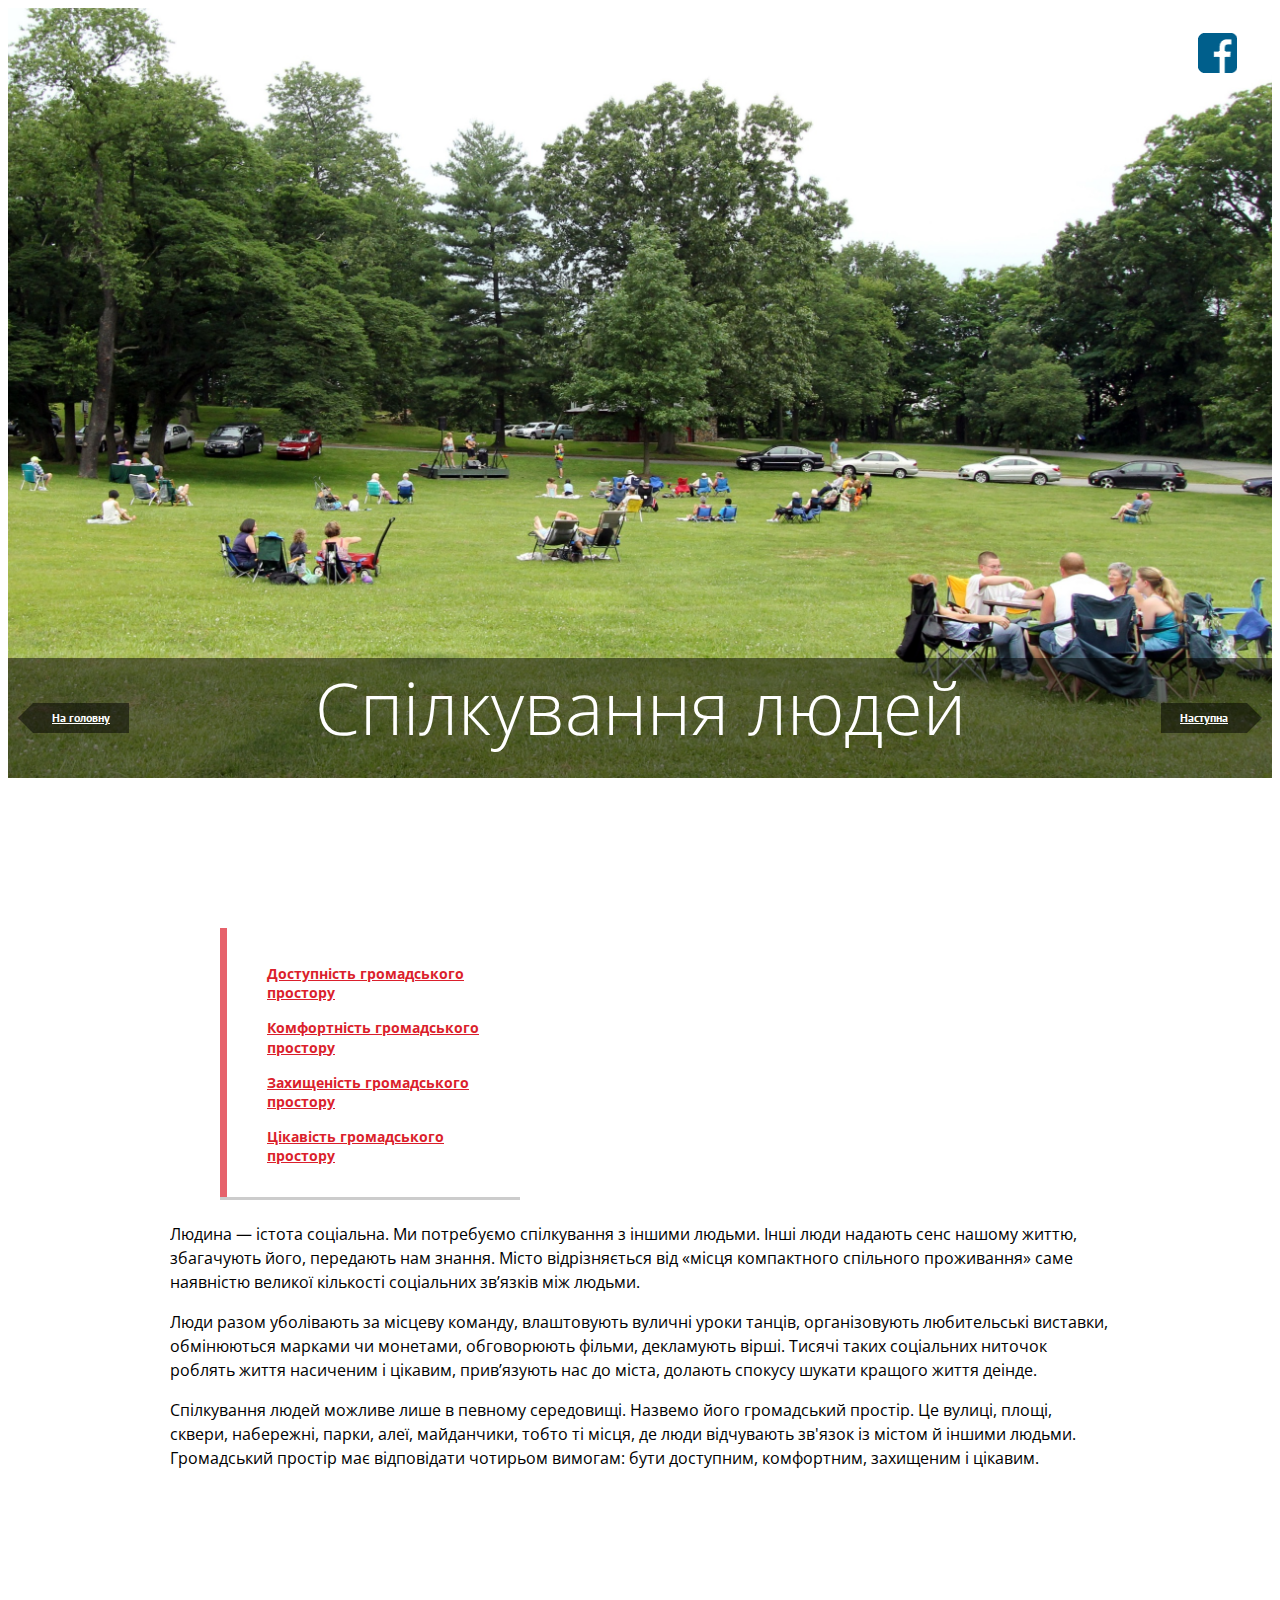
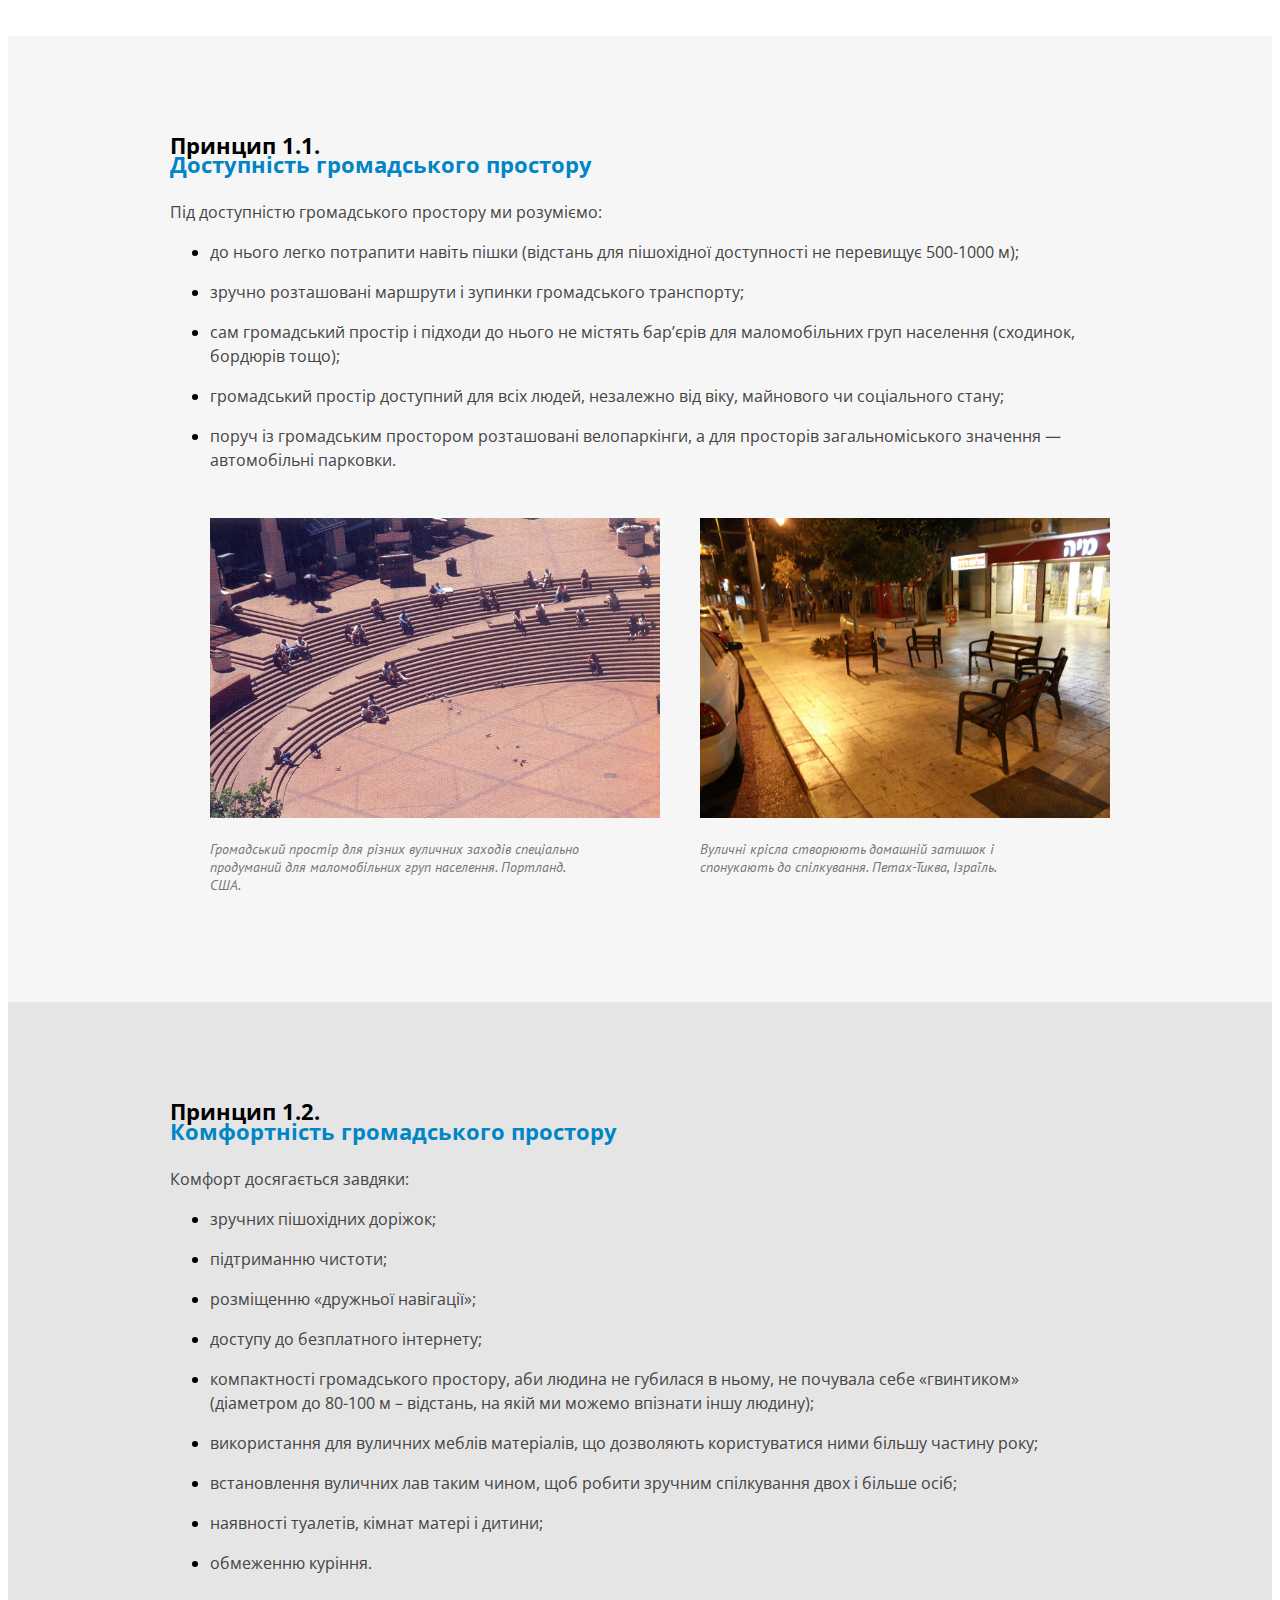
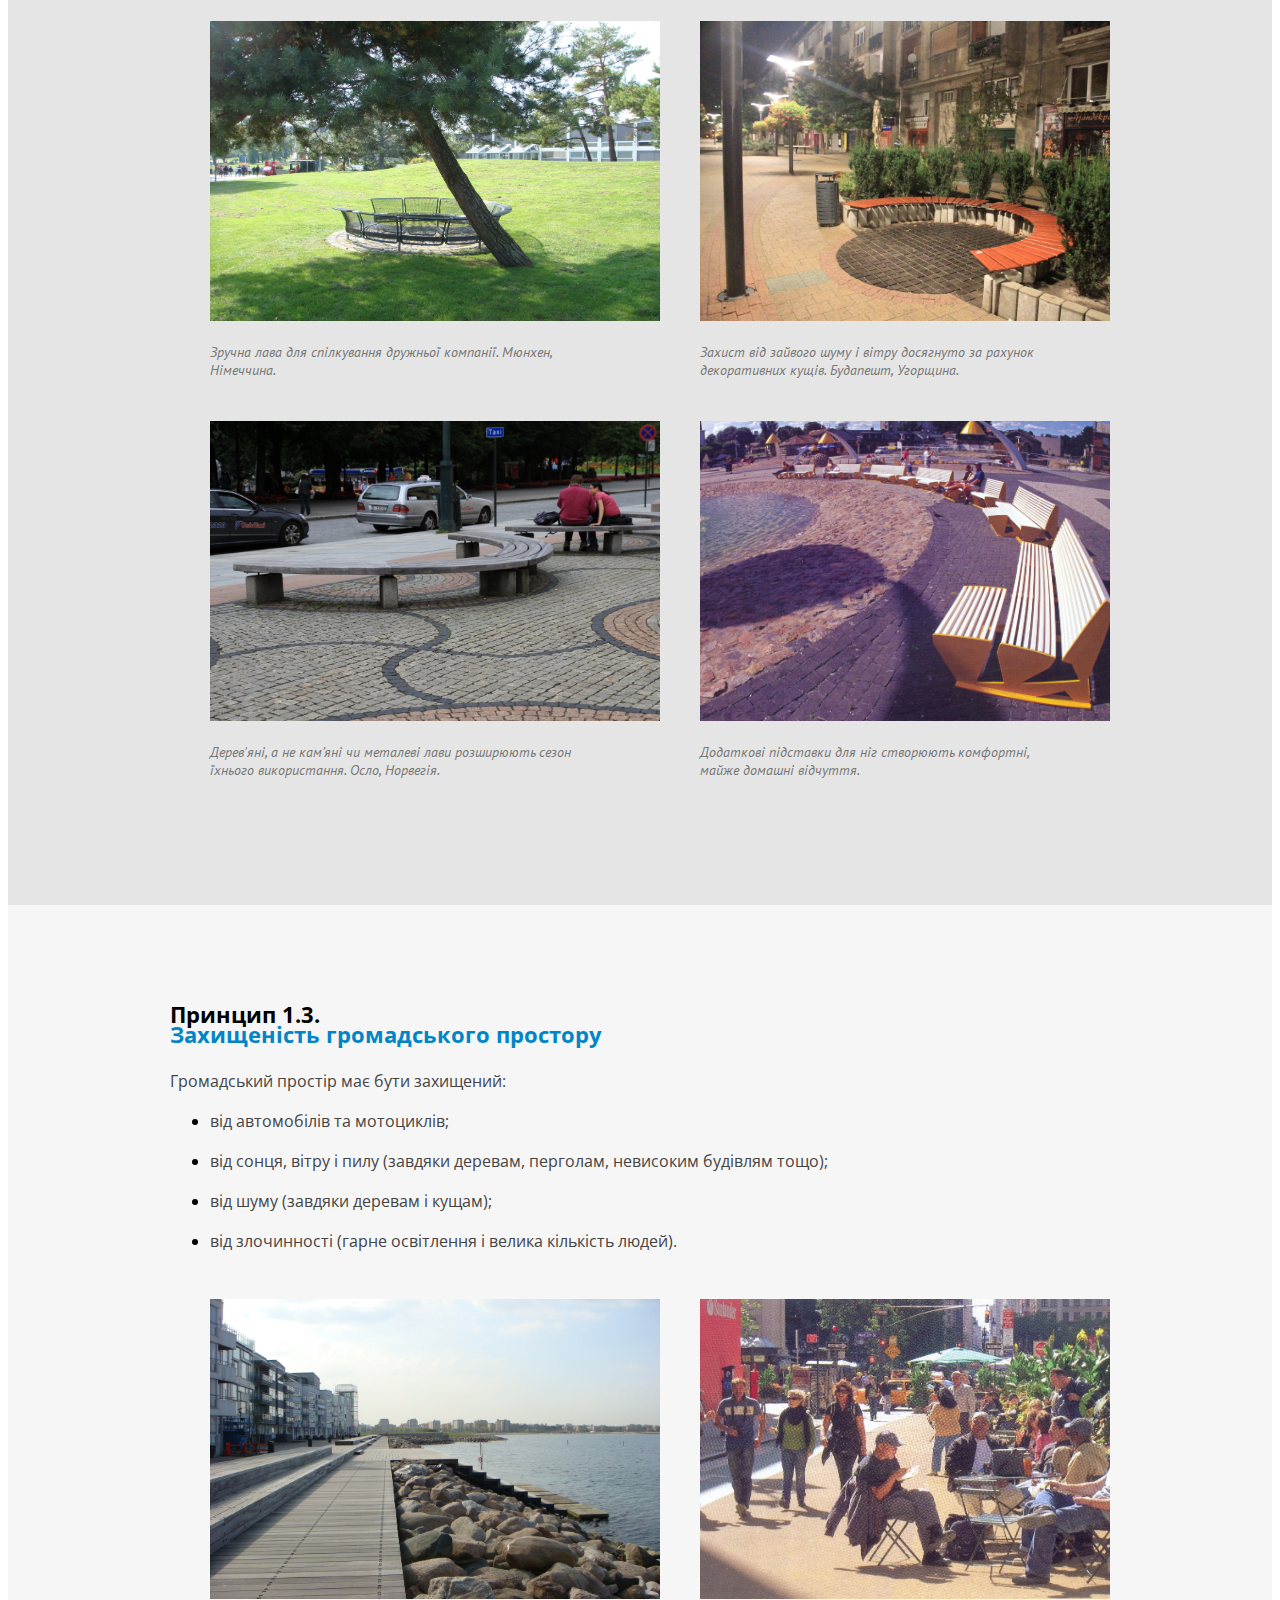
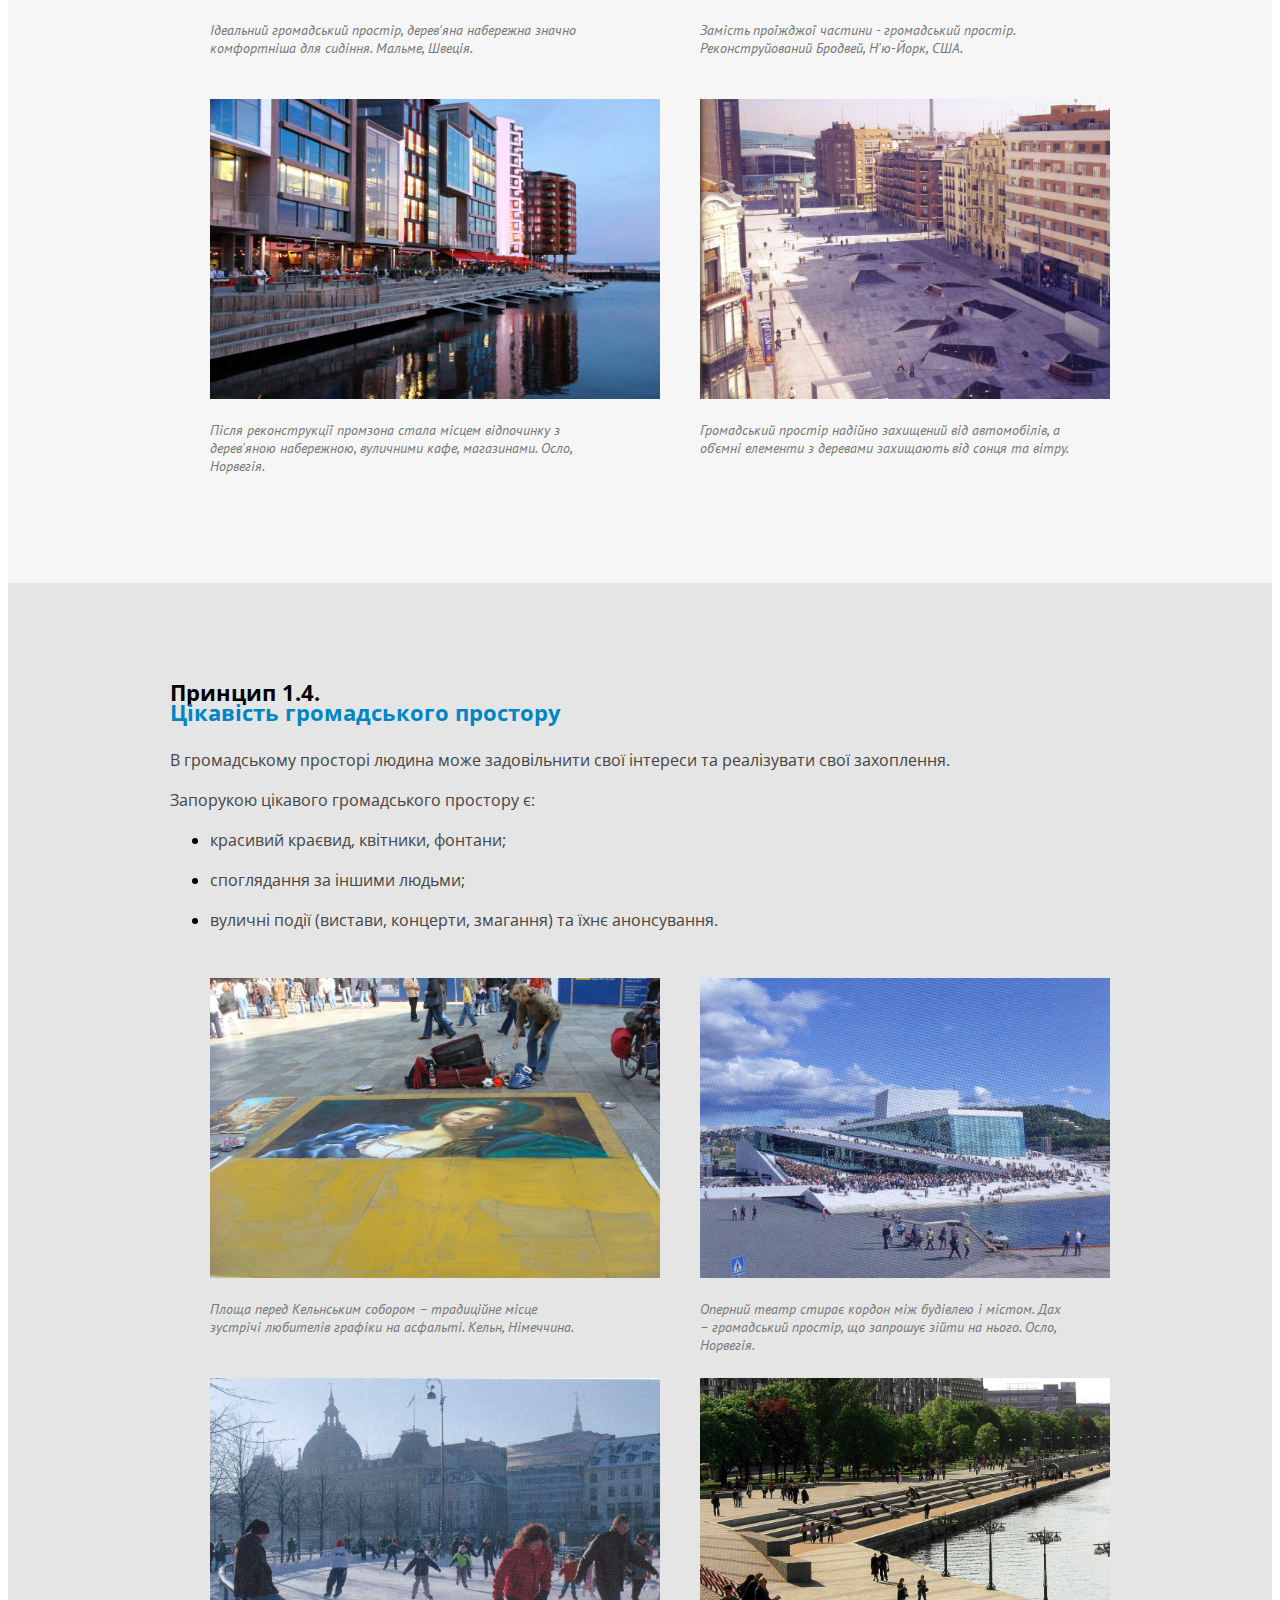
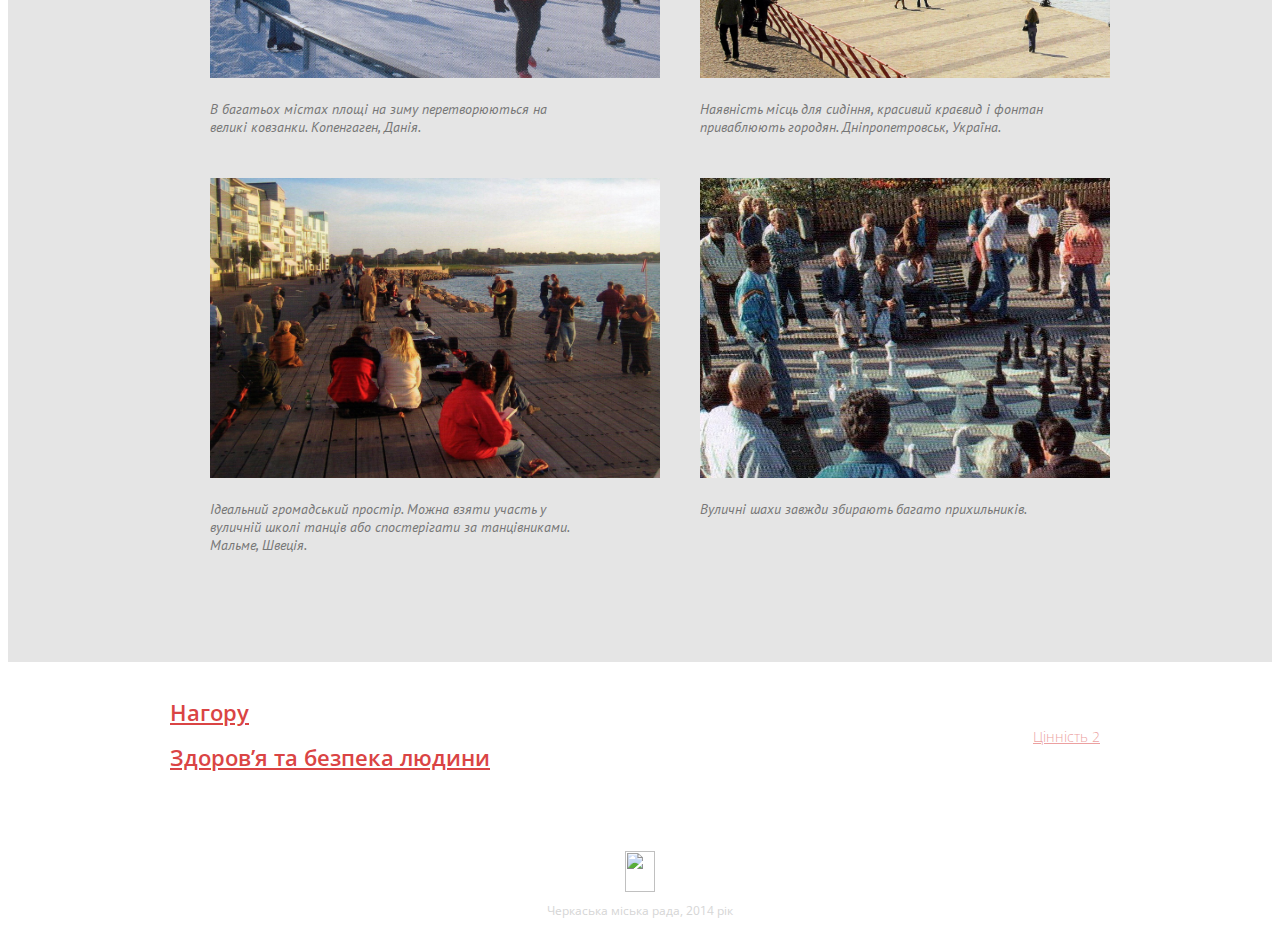
==== commit 39f9561e: "new social icons" ====
--- a/value-1.html
+++ b/value-1.html
@@ -15,18 +15,18 @@
 <body>
 
 	<div class="wrapper fix-header internal-page page-1">
-		<section class="welcome animated fadeIn">
+		<section id="welcome" class="welcome animated fadeIn">
             <div class="social-links-wrap">
                 <ul class="social-links-list">
                     <li class="social-link-item fb">
                         <a class="social-link" href="#">Facebook</a>
                     </li>
-                    <li class="social-link-item vk">
-                        <a class="social-link" href="#">Vkontakte</a>
-                    </li>
-                    <li class="social-link-item tw">
-                        <a class="social-link" href="#">Twitter</a>
-                    </li>
+                    <!--<li class="social-link-item vk">-->
+                        <!--<a class="social-link" href="#">Vkontakte</a>-->
+                    <!--</li>-->
+                    <!--<li class="social-link-item tw">-->
+                        <!--<a class="social-link" href="#">Twitter</a>-->
+                    <!--</li>-->
                 </ul>
             </div>
 			<div class="header-wrapper closed-menu">
@@ -420,7 +420,7 @@
 		<footer class="footer">
 			<div class="next-page-wrap">
 				<div class="content-center">
-					<a class="pull-left" href="javascript:scroll(0,0)">
+					<a class="upward pull-left" href="javascript:scroll(0,0)">
                         <i class="fa fa-angle-double-up"></i>
 						Нагору
 					</a>
--- a/css/main.css
+++ b/css/main.css
@@ -1 +1 @@
-body{font:16px "Open Sans",sans-serif}:focus{outline:none}*::-moz-focus-inner{border:0}.content-center{position:relative;width:940px;margin:0 auto}.wrapper > section{position:relative;padding:50px 0 70px;min-height:600px;}.wrapper > section.after-section{min-height:400px}.wrapper > section article{line-height:1.5em}.transparent{opacity:0}.untransparent{opacity:1}.section-clipper{position:absolute;top:0;left:0;right:0;bottom:0;clip:rect(auto,auto,auto,auto);width:100%;height:100%}.next-step{position:absolute;left:50%;bottom:30px;margin:0 0 0 -14px;font:300 44px "Open Sans Condensed",sans-serif;text-align:center;color:#fff;}.next-step span,.next-step i{display:block;position:relative;z-index:10}.next-step span{margin:15px 0 0}.next-step i{color:rgba(0,0,0,0.2);-webkit-transition:all .5s;-moz-transition:all .5s;-ms-transition:all .5s;-o-transition:all .5s;transition:all .5s}.next-step:hover,.next-step:focus{color:#fff;text-decoration:none;}.next-step:hover i,.next-step:focus i{color:#fff}.next-step.about-step{bottom:70px;width:212px;height:106px;margin:0 0 0 -106px;font:300 22px "Open Sans Condensed",sans-serif;}.next-step.about-step i{color:#fff}.next-step.about-step:before{content:"";position:absolute;top:0;left:0;width:0;height:0;border-style:solid;border-width:106px 106px 0 106px;border-color:rgba(0,0,0,0.5) transparent transparent transparent;-webkit-transition:all .5s;-moz-transition:all .5s;-ms-transition:all .5s;-o-transition:all .5s;transition:all .5s}.next-step.about-step:hover:before,.next-step.about-step:focus:before{border-color:rgba(0,0,0,0.7) transparent transparent transparent}.next-step.about-step:hover i,.next-step.about-step:focus i{padding:10px 0 0}.wrapper{overflow:hidden;width:100%}.welcome{padding:0 !important;z-index:15;}.welcome .section-image{position:fixed;top:0;width:100%;height:100%;background:url("../img/welcome.jpg") no-repeat 50% 50%;-webkit-background-size:cover;-moz-background-size:cover;-o-background-size:cover;background-size:cover}.header-wrapper{position:absolute;top:0;left:0;right:0;-webkit-transition:all .5s;-moz-transition:all .5s;-ms-transition:all .5s;-o-transition:all .5s;transition:all .5s}.header{overflow:hidden;position:relative;padding:190px 0 0;}.header .content-center{position:relative}.logo{margin:0 15px 0 0}.header-right-wrap{overflow:hidden}.slogan{margin:0 0 20px;font:300 48px "Open Sans Condensed",sans-serif;letter-spacing:.1em;line-height:.8em;text-transform:uppercase;color:#fff;}.slogan span{display:block;color:rgba(255,255,255,0.5)}.values-list,.social-links-list{overflow:hidden;margin:0;padding:0;list-style:none}.value-item{float:left;margin:0 25px 0 0;}.value-item:last-child{margin:0}.value-link{font:300 18px "Open Sans Condensed",sans-serif;color:#fff;-webkit-transition:color .5s;-moz-transition:color .5s;-ms-transition:color .5s;-o-transition:color .5s;transition:color .5s;}.value-link span{display:block;color:rgba(255,255,255,0.5);font:300 14px "Open Sans Condensed",sans-serif;-webkit-transition:color .5s;-moz-transition:color .5s;-ms-transition:color .5s;-o-transition:color .5s;transition:color .5s}.value-link:hover,.value-link:focus{text-decoration:none;color:#fff;}.value-link:hover span,.value-link:focus span{color:#fff}.social-links-wrap{position:absolute;top:25px;right:35px}.social-links-list{overflow:visible}.social-link-item{float:left;margin:0 5px 0 0;}.social-link-item:last-child{margin:0}.social-link-item .social-link{display:block;width:20px;height:20px;background:url("../img/social-icons-sprite@2x.png") no-repeat;background-size:69px 20px;text-indent:-9999px;}.social-link-item .social-link:hover,.social-link-item .social-link:focus{-webkit-transform:scale(1.2);-moz-transform:scale(1.2);-o-transform:scale(1.2);-ms-transform:scale(1.2);transform:scale(1.2);}.social-link-item.fb .social-link{background-position:0 0}.social-link-item.vk .social-link{background-position:-25px 0}.social-link-item.tw .social-link{background-position:-49px 0}.internal-page .social-link-item .social-link{background-image:url("../img/blue-social-icons-sprite@2x.png")}.internal-page .fixed .social-link-item .social-link{background-image:url("../img/social-icons-sprite@2x.png")}.main-page .toggle-menu-icon,.main-page .values-list > .value-item:first-child,.main-page.fix-header .closed-menu .social-links-wrap{display:none}.main-page.fix-header .toggle-menu-icon,.main-page.fix-header .values-list > .value-item:first-child{display:block}.fix-header .welcome{padding:362px 0 0}.fix-header .toggle-menu-icon{position:fixed;z-index:5;top:20px;left:20px;width:50px;height:50px;background:url("../img/close-menu-icon.png") 0 0 no-repeat}.fix-header .header-wrapper{overflow:hidden;position:fixed;top:-128px;z-index:500;width:100%;height:90px;padding:30px 0 20px;background:#005f8c;-webkit-box-shadow:0 3px 0 rgba(0,0,0,0.3);-moz-box-shadow:0 3px 0 rgba(0,0,0,0.3);box-shadow:0 3px 0 rgba(0,0,0,0.3);-webkit-transition:all easy-out .5s;-moz-transition:all easy-out .5s;-ms-transition:all easy-out .5s;-o-transition:all easy-out .5s;transition:all easy-out .5s;}.fix-header .header-wrapper.closed-menu{width:0;}.fix-header .header-wrapper.closed-menu .toggle-menu-icon{background:url("../img/menu-icon.png") 0 0 no-repeat}.fix-header .header-wrapper.closed-menu .header .content-center{width:0;-webkit-transition:all easy-out .5s;-moz-transition:all easy-out .5s;-ms-transition:all easy-out .5s;-o-transition:all easy-out .5s;transition:all easy-out .5s}.fix-header .header{overflow:visible;padding:0}.fix-header .logo{display:none;margin:0 15px -30px 0;}.fix-header .logo img{width:82px;height:113px}.fix-header .slogan{display:none;font-size:16px;}.fix-header .slogan span{display:inline-block;margin:0 10px 0 0}.fix-header .social-links-wrap{position:absolute;z-index:502;}.fix-header .social-links-wrap.fixed{position:fixed}.internal-page-nav{position:absolute;bottom:0;right:0;width:100%;background:rgba(0,0,0,0.5);height:120px;}.internal-page-nav .pull-right{right:0}.internal-page-nav .pull-left,.internal-page-nav .pull-right{position:absolute;display:inline-block;height:30px;padding:0 19px;margin:45px 25px;background:rgba(0,0,0,0.5);font:700 12px/30px "PT Sans",sans-serif;color:#fff;}.internal-page-nav .pull-left:before,.internal-page-nav .pull-right:before{content:"";position:absolute;top:0;width:0;height:0;border-top:15px solid transparent;border-bottom:15px solid transparent}.internal-page-nav .pull-left:before{left:-15px;border-right:15px solid rgba(0,0,0,0.5)}.internal-page-nav .pull-right:before{right:-15px;border-left:15px solid rgba(0,0,0,0.5)}.internal-page-nav h1{line-height:120px;margin:0;font:300 72px "Open Sans Condensed",sans-serif;color:#fff;text-align:center}.about .section-image{position:fixed;top:0;width:100%;height:100%;background:url("../img/about-bg.jpg") no-repeat 50% 50%;-webkit-background-size:cover;-moz-background-size:cover;-o-background-size:cover;background-size:cover}.about .title{padding:0 0 70px;text-align:center;}.about .title h3{position:relative;display:inline-block;margin:0 auto;border-bottom:15px solid rgba(0,0,0,0.1);font:300 64px "Open Sans Condensed",sans-serif;letter-spacing:.1em;line-height:110px;text-transform:uppercase;color:#444}.about article{color:#444}.after-about .section-image{position:fixed;top:0;width:100%;height:100%;background:url("../img/after-about.jpg") no-repeat 50% 50%;-webkit-background-size:cover;-moz-background-size:cover;-o-background-size:cover;background-size:cover}.goals .section-image{position:fixed;top:0;width:100%;height:100%;background:url("../img/goals-bg.jpg") no-repeat 50% 50%;-webkit-background-size:cover;-moz-background-size:cover;-o-background-size:cover;background-size:cover}.goals .title{padding:0 0 70px;text-align:center;}.goals .title h3{position:relative;display:inline-block;margin:0 auto;border-bottom:15px solid rgba(0,0,0,0.1);font:300 64px "Open Sans Condensed",sans-serif;letter-spacing:.1em;line-height:110px;text-transform:uppercase;color:#444}.goals article{color:#444}.after-goals .section-image{position:fixed;top:0;width:100%;height:100%;background:url("../img/after-goals.jpg") no-repeat 50% 50%;-webkit-background-size:cover;-moz-background-size:cover;-o-background-size:cover;background-size:cover}.manifest-goals .section-image{position:fixed;top:0;width:100%;height:100%;background:url("../img/manifest-goals-bg.jpg") no-repeat 50% 50%;-webkit-background-size:cover;-moz-background-size:cover;-o-background-size:cover;background-size:cover}.manifest-goals .title{padding:0 0 70px;text-align:center;}.manifest-goals .title h3{position:relative;display:inline-block;margin:0 auto;border-bottom:15px solid rgba(0,0,0,0.1);font:300 64px "Open Sans Condensed",sans-serif;letter-spacing:.1em;line-height:110px;text-transform:uppercase;color:#444}.manifest-goals article{color:#444;}.manifest-goals article h4,.manifest-goals article ul{margin:0 0 30px}.manifest-goals article h4{font:300 28px "Open Sans Condensed",sans-serif}.manifest-goals article li{font-size:14px}.manifest-goals article p{font-size:16px}.internal-page > section{min-height:initial;}.internal-page > section .title h1,.internal-page > section .title h2{float:left}.internal-page > section.value-1{background:#fff 50% 0 no-repeat;-webkit-background-size:cover;-moz-background-size:cover;-o-background-size:cover;background-size:cover;}.internal-page > section.value-1 article p{color:#000}.internal-page > section article{overflow:hidden;width:100%;}.internal-page > section article .goals-list{width:293px;margin:0 0 25px 50px;padding:20px 0 15px;border-left:7px solid rgba(219,31,44,0.7);list-style:none;background:#fff;-webkit-box-shadow:0 3px 0 rgba(0,0,0,0.2);-moz-box-shadow:0 3px 0 rgba(0,0,0,0.2);box-shadow:0 3px 0 rgba(0,0,0,0.2);}.internal-page > section article .goals-list li{padding:0 40px;background:url("../img/goals-list.png") 15px 50% no-repeat}.internal-page > section article .goals-list p{line-height:1.2em;}.internal-page > section article .goals-list p > a{font-size:14px;font-weight:700;color:#db1f2c;}.internal-page > section article .goals-list p > a:hover{color:#337ab7;text-decoration:none}.internal-page > section article p{clear:left;color:#fff}.internal-page .welcome{height:770px;padding:0;background:url("../img/welcome.jpg") 50% 0 no-repeat;-webkit-background-size:cover;-moz-background-size:cover;-o-background-size:cover;background-size:cover;background-position:center center;}.internal-page .welcome .to-main-page{margin:160px 0 0 -130px;font-size:12px;color:#fff}.internal-page .welcome .header-wrapper{top:0}.internal-page.page-1 .welcome{background:url("../img/1-page-img/main.jpg") 50% 0 no-repeat;-webkit-background-size:cover;-moz-background-size:cover;-o-background-size:cover;background-size:cover}.internal-page.page-2 .welcome{background:url("../img/2-page-img/main.jpg") 50% 0 no-repeat;-webkit-background-size:cover;-moz-background-size:cover;-o-background-size:cover;background-size:cover}.internal-page.page-3 .welcome{background:url("../img/3-page-img/main.jpg") 50% 0 no-repeat;-webkit-background-size:cover;-moz-background-size:cover;-o-background-size:cover;background-size:cover}.internal-page.page-4 .welcome{background:url("../img/4-page-img/main.jpg") 50% 0 no-repeat;-webkit-background-size:cover;-moz-background-size:cover;-o-background-size:cover;background-size:cover}.value-1{padding:40px 0 70px;background:url("../img/value-1-bg.jpg") 50% 0 no-repeat;-webkit-background-size:cover;-moz-background-size:cover;-o-background-size:cover;background-size:cover;}.value-1 .title h1{margin:0 0 40px;font:300 64px "Open Sans Condensed",sans-serif;line-height:.7em;color:#fff;}.value-1 .title h1 span{display:block;opacity:.5;font:300 18px "Open Sans Condensed",sans-serif}.sub-value{padding:80px 0 45px;}.sub-value .title h2{margin:0 0 25px;font:300 22px "Open Sans Condensed",sans-serif;font-weight:700;line-height:.9em;color:#0085c6;}.sub-value .title h2 span{display:block;color:#000}.sub-value article p{color:#444 !important}.sub-value-1,.sub-value-3,.sub-value-5{background:#f6f6f6}.sub-value-2,.sub-value-4{background:#e5e5e5}.img-section{margin-top:30px}.img-wrap{float:left;width:450px;height:400px;}.img-wrap:nth-child(even){float:right}.img-wrap aside header{margin:0 0 15px;font:300 22px "Open Sans Condensed",sans-serif;font-weight:700;text-align:center;color:#000}.img-wrap aside figcaption{font:300 13px "Open Sans Condensed",sans-serif;font-style:italic;color:#777}.footer{position:relative;}.footer a{font:300 22px "Open Sans Condensed",sans-serif;font-weight:600;color:#da4444;}.footer a:hover{color:#23527c;text-decoration:none}.footer a.pull-left{margin-top:15px}.footer .next-page{text-align:right;line-height:1em;}.footer .next-page span{display:block;margin-right:10px;font:300 14px "Open Sans Condensed",sans-serif;opacity:.5}.footer .dev-logo{overflow:hidden;position:absolute;bottom:0;right:60px;display:block;width:60px;height:31px;background:url("../img/moc_logo.png") 0 0 no-repeat;text-indent:-999px}.next-page-wrap{overflow:hidden;padding:35px 0}.logo-small-wrap{padding:45px 0 10px;text-align:center;}.logo-small-wrap .copyright{margin:5px 0 0;font-size:12px;color:#d6d6d6}
+body{font:16px "Open Sans",sans-serif}:focus{outline:none}*::-moz-focus-inner{border:0}.content-center{position:relative;width:940px;margin:0 auto}.wrapper > section{position:relative;padding:150px 0 70px;min-height:600px;}.wrapper > section.after-section{min-height:400px}.wrapper > section article{line-height:1.5em}.wrapper > section.value-1{padding:150px 0}.wrapper > section.sub-value{padding:100px 0}.transparent{opacity:0}.untransparent{opacity:1}.section-clipper{position:absolute;top:0;left:0;right:0;bottom:0;clip:rect(auto,auto,auto,auto);width:100%;height:100%}.next-step{position:absolute;left:50%;bottom:30px;margin:0 0 0 -14px;font:300 44px "Open Sans Condensed",sans-serif;text-align:center;color:#fff;}.next-step span,.next-step i{display:block;position:relative;z-index:10}.next-step span{margin:15px 0 0}.next-step i{color:rgba(0,0,0,0.2);-webkit-transition:all .5s;-moz-transition:all .5s;-ms-transition:all .5s;-o-transition:all .5s;transition:all .5s}.next-step:hover,.next-step:focus{text-decoration:none}.next-step.about-step{bottom:70px;width:212px;height:106px;margin:0 0 0 -106px;font:300 22px "Open Sans Condensed",sans-serif;}.next-step.about-step i{color:#fff}.next-step.about-step:before{content:"";position:absolute;top:0;left:0;width:0;height:0;border-style:solid;border-width:106px 106px 0 106px;border-color:rgba(0,0,0,0.5) transparent transparent transparent;-webkit-transition:all .5s;-moz-transition:all .5s;-ms-transition:all .5s;-o-transition:all .5s;transition:all .5s}.next-step.about-step:hover,.next-step.about-step:focus{color:#fff;}.next-step.about-step:hover:before,.next-step.about-step:focus:before{border-color:rgba(0,0,0,0.7) transparent transparent transparent}.next-step.about-step:hover i,.next-step.about-step:focus i{padding:10px 0 0}.wrapper{overflow:hidden;width:100%}.welcome{padding:0 !important;z-index:15;}.welcome .section-image{position:fixed;top:0;width:100%;height:100%;background:url("../img/welcome.jpg") no-repeat 50% 50%;-webkit-background-size:cover;-moz-background-size:cover;-o-background-size:cover;background-size:cover}.header-wrapper{position:absolute;top:0;left:0;right:0;-webkit-transition:all .5s;-moz-transition:all .5s;-ms-transition:all .5s;-o-transition:all .5s;transition:all .5s}.header{overflow:hidden;position:relative;padding:190px 0 0;}.header .content-center{position:relative}.logo{margin:0 15px 0 0}.header-right-wrap{overflow:hidden}.slogan{margin:0 0 20px;font:300 48px "Open Sans Condensed",sans-serif;letter-spacing:.1em;line-height:.8em;text-transform:uppercase;color:#fff;}.slogan span{display:block;color:rgba(255,255,255,0.5)}.values-list,.social-links-list{overflow:hidden;margin:0;padding:0;list-style:none}.value-item{float:left;margin:0 25px 0 0;}.value-item:last-child{margin:0}.value-link{font:300 18px "Open Sans Condensed",sans-serif;color:#fff;-webkit-transition:color .5s;-moz-transition:color .5s;-ms-transition:color .5s;-o-transition:color .5s;transition:color .5s;}.value-link span{display:block;color:rgba(255,255,255,0.5);font:300 14px "Open Sans Condensed",sans-serif;-webkit-transition:color .5s;-moz-transition:color .5s;-ms-transition:color .5s;-o-transition:color .5s;transition:color .5s}.value-link:hover,.value-link:focus{text-decoration:none;color:#fff;}.value-link:hover span,.value-link:focus span{color:#fff}.social-links-wrap{position:absolute;top:25px;right:35px}.social-links-list{overflow:visible}.social-link-item{float:left;margin:0 5px 0 0;}.social-link-item:last-child{margin:0}.social-link-item .social-link{display:block;width:40px;height:40px;background:url("../img/social-icons-sprite@2x.png") no-repeat;background-size:138px 40px;text-indent:-9999px;}.social-link-item .social-link:hover,.social-link-item .social-link:focus{-webkit-transform:scale(1.2);-moz-transform:scale(1.2);-o-transform:scale(1.2);-ms-transform:scale(1.2);transform:scale(1.2);}.social-link-item.fb .social-link{background-position:0 0}.social-link-item.vk .social-link{background-position:-25px 0}.social-link-item.tw .social-link{background-position:-49px 0}.internal-page .social-link-item .social-link{background-image:url("../img/blue-social-icons-sprite@2x.png")}.internal-page .fixed .social-link-item .social-link{background-image:url("../img/social-icons-sprite@2x.png")}.main-page .toggle-menu-icon,.main-page .values-list > .value-item:first-child,.main-page.fix-header .closed-menu .social-links-wrap{display:none}.main-page.fix-header .toggle-menu-icon,.main-page.fix-header .values-list > .value-item:first-child{display:block}.fix-header .welcome{padding:362px 0 0}.fix-header .toggle-menu-icon{position:fixed;z-index:5;top:20px;left:20px;width:50px;height:50px;background:url("../img/close-menu-icon.png") 0 0 no-repeat}.fix-header .header-wrapper{overflow:hidden;position:fixed;top:-128px;z-index:500;width:100%;height:90px;padding:30px 0 20px;background:#005f8c;-webkit-box-shadow:0 3px 0 rgba(0,0,0,0.3);-moz-box-shadow:0 3px 0 rgba(0,0,0,0.3);box-shadow:0 3px 0 rgba(0,0,0,0.3);-webkit-transition:all easy-out .5s;-moz-transition:all easy-out .5s;-ms-transition:all easy-out .5s;-o-transition:all easy-out .5s;transition:all easy-out .5s;}.fix-header .header-wrapper.closed-menu{width:0;}.fix-header .header-wrapper.closed-menu .toggle-menu-icon{background:url("../img/menu-icon.png") 0 0 no-repeat}.fix-header .header-wrapper.closed-menu .header .content-center{width:0;-webkit-transition:all easy-out .5s;-moz-transition:all easy-out .5s;-ms-transition:all easy-out .5s;-o-transition:all easy-out .5s;transition:all easy-out .5s}.fix-header .header{overflow:visible;padding:0}.fix-header .logo{display:none;margin:0 15px -30px 0;}.fix-header .logo img{width:82px;height:113px}.fix-header .slogan{display:none;font-size:16px;}.fix-header .slogan span{display:inline-block;margin:0 10px 0 0}.fix-header .social-links-wrap{position:absolute;z-index:502;}.fix-header .social-links-wrap.fixed{position:fixed}.internal-page-nav{position:absolute;bottom:0;right:0;width:100%;background:rgba(0,0,0,0.5);height:120px;}.internal-page-nav .pull-right{right:0}.internal-page-nav .pull-left,.internal-page-nav .pull-right{position:absolute;display:inline-block;height:30px;padding:0 19px;margin:45px 25px;background:rgba(0,0,0,0.5);font:700 12px/30px "PT Sans",sans-serif;color:#fff;}.internal-page-nav .pull-left:before,.internal-page-nav .pull-right:before{content:"";position:absolute;top:0;width:0;height:0;border-top:15px solid transparent;border-bottom:15px solid transparent}.internal-page-nav .pull-left:before{left:-15px;border-right:15px solid rgba(0,0,0,0.5)}.internal-page-nav .pull-right:before{right:-15px;border-left:15px solid rgba(0,0,0,0.5)}.internal-page-nav h1{line-height:120px;margin:0;font:300 72px "Open Sans Condensed",sans-serif;color:#fff;text-align:center}.about .section-image{position:fixed;top:0;width:100%;height:100%;background:url("../img/about-bg.jpg") no-repeat 50% 50%;-webkit-background-size:cover;-moz-background-size:cover;-o-background-size:cover;background-size:cover}.about .title{padding:0 0 70px;text-align:center;}.about .title h3{position:relative;display:inline-block;margin:0 auto;border-bottom:15px solid rgba(0,0,0,0.1);font:300 64px "Open Sans Condensed",sans-serif;letter-spacing:.1em;line-height:110px;text-transform:uppercase;color:#444}.about article{color:#444}.after-about .section-image{position:fixed;top:0;width:100%;height:100%;background:url("../img/after-about.jpg") no-repeat 50% 50%;-webkit-background-size:cover;-moz-background-size:cover;-o-background-size:cover;background-size:cover}.goals .section-image{position:fixed;top:0;width:100%;height:100%;background:url("../img/goals-bg.jpg") no-repeat 50% 50%;-webkit-background-size:cover;-moz-background-size:cover;-o-background-size:cover;background-size:cover}.goals .title{padding:0 0 70px;text-align:center;}.goals .title h3{position:relative;display:inline-block;margin:0 auto;border-bottom:15px solid rgba(0,0,0,0.1);font:300 64px "Open Sans Condensed",sans-serif;letter-spacing:.1em;line-height:110px;text-transform:uppercase;color:#444}.goals article{color:#444}.after-goals .section-image{position:fixed;top:0;width:100%;height:100%;background:url("../img/after-goals.jpg") no-repeat 50% 50%;-webkit-background-size:cover;-moz-background-size:cover;-o-background-size:cover;background-size:cover}.manifest-goals .section-image{position:fixed;top:0;width:100%;height:100%;background:url("../img/manifest-goals-bg.jpg") no-repeat 50% 50%;-webkit-background-size:cover;-moz-background-size:cover;-o-background-size:cover;background-size:cover}.manifest-goals .title{padding:0 0 70px;text-align:center;}.manifest-goals .title h3{position:relative;display:inline-block;margin:0 auto;border-bottom:15px solid rgba(0,0,0,0.1);font:300 64px "Open Sans Condensed",sans-serif;letter-spacing:.1em;line-height:110px;text-transform:uppercase;color:#444}.manifest-goals article,.goals article{color:#444;}.manifest-goals article h4,.goals article h4,.manifest-goals article ul,.goals article ul{margin:0 0 30px}.manifest-goals article h4,.goals article h4{font:300 28px "Open Sans Condensed",sans-serif}.manifest-goals article li,.goals article li{font-size:14px}.manifest-goals article p,.goals article p{font-size:16px}.internal-page > section{min-height:initial;}.internal-page > section .title h1,.internal-page > section .title h2{float:left}.internal-page > section.value-1{background:#fff 50% 0 no-repeat;-webkit-background-size:cover;-moz-background-size:cover;-o-background-size:cover;background-size:cover;}.internal-page > section.value-1 article p{color:#000}.internal-page > section article{overflow:hidden;width:100%;}.internal-page > section article .goals-list{width:293px;margin:0 0 25px 50px;padding:20px 0 15px;border-left:7px solid rgba(219,31,44,0.7);list-style:none;background:#fff;-webkit-box-shadow:0 3px 0 rgba(0,0,0,0.2);-moz-box-shadow:0 3px 0 rgba(0,0,0,0.2);box-shadow:0 3px 0 rgba(0,0,0,0.2);}.internal-page > section article .goals-list li{padding:0 40px;background:url("../img/goals-list.png") 15px 50% no-repeat}.internal-page > section article .goals-list p{line-height:1.2em;}.internal-page > section article .goals-list p > a{font-size:14px;font-weight:700;color:#db1f2c;}.internal-page > section article .goals-list p > a:hover{color:#337ab7;text-decoration:none}.internal-page > section article p{clear:left;color:#fff}.internal-page .welcome{height:770px;padding:0;background:url("../img/welcome.jpg") 50% 0 no-repeat;-webkit-background-size:cover;-moz-background-size:cover;-o-background-size:cover;background-size:cover;background-position:center center;}.internal-page .welcome .to-main-page{margin:160px 0 0 -130px;font-size:12px;color:#fff}.internal-page .welcome .header-wrapper{top:0}.internal-page.page-1 .welcome{background:url("../img/1-page-img/main.jpg") 50% 0 no-repeat;-webkit-background-size:cover;-moz-background-size:cover;-o-background-size:cover;background-size:cover}.internal-page.page-2 .welcome{background:url("../img/2-page-img/main.jpg") 50% 0 no-repeat;-webkit-background-size:cover;-moz-background-size:cover;-o-background-size:cover;background-size:cover}.internal-page.page-3 .welcome{background:url("../img/3-page-img/main.jpg") 50% 0 no-repeat;-webkit-background-size:cover;-moz-background-size:cover;-o-background-size:cover;background-size:cover}.internal-page.page-4 .welcome{background:url("../img/4-page-img/main.jpg") 50% 0 no-repeat;-webkit-background-size:cover;-moz-background-size:cover;-o-background-size:cover;background-size:cover}.value-1{background:url("../img/value-1-bg.jpg") 50% 0 no-repeat;-webkit-background-size:cover;-moz-background-size:cover;-o-background-size:cover;background-size:cover;}.value-1 .title h1{margin:0 0 40px;font:300 64px "Open Sans Condensed",sans-serif;line-height:.7em;color:#fff;}.value-1 .title h1 span{display:block;opacity:.5;font:300 18px "Open Sans Condensed",sans-serif}.sub-value .title h2{margin:0 0 25px;font:300 22px "Open Sans Condensed",sans-serif;font-weight:700;line-height:.9em;color:#0085c6;}.sub-value .title h2 span{display:block;color:#000}.sub-value article p{color:#444 !important}.sub-value-1,.sub-value-3,.sub-value-5{background:#f6f6f6}.sub-value-2,.sub-value-4{background:#e5e5e5}.img-section{margin-top:30px}.img-wrap{float:left;width:450px;height:400px;}.img-wrap:nth-child(even){float:right}.img-wrap figcaption{font:300 14px "PT Sans",sans-serif;font-style:italic;color:#777}.footer{position:relative;}.footer a{font:300 22px "Open Sans Condensed",sans-serif;font-weight:600;color:#da4444;}.footer a:hover{color:#23527c;text-decoration:none}.footer a.pull-left{margin-top:15px}.footer .next-page{text-align:right;line-height:1em;}.footer .next-page span{display:block;margin-right:10px;font:300 14px "Open Sans Condensed",sans-serif;opacity:.5}.footer .dev-logo{overflow:hidden;position:absolute;bottom:0;right:60px;display:block;width:60px;height:31px;background:url("../img/moc_logo.png") 0 0 no-repeat;text-indent:-999px}.next-page-wrap{overflow:hidden;padding:35px 0}.logo-small-wrap{padding:45px 0 10px;text-align:center;}.logo-small-wrap .copyright{margin:5px 0 0;font-size:12px;color:#d6d6d6}
